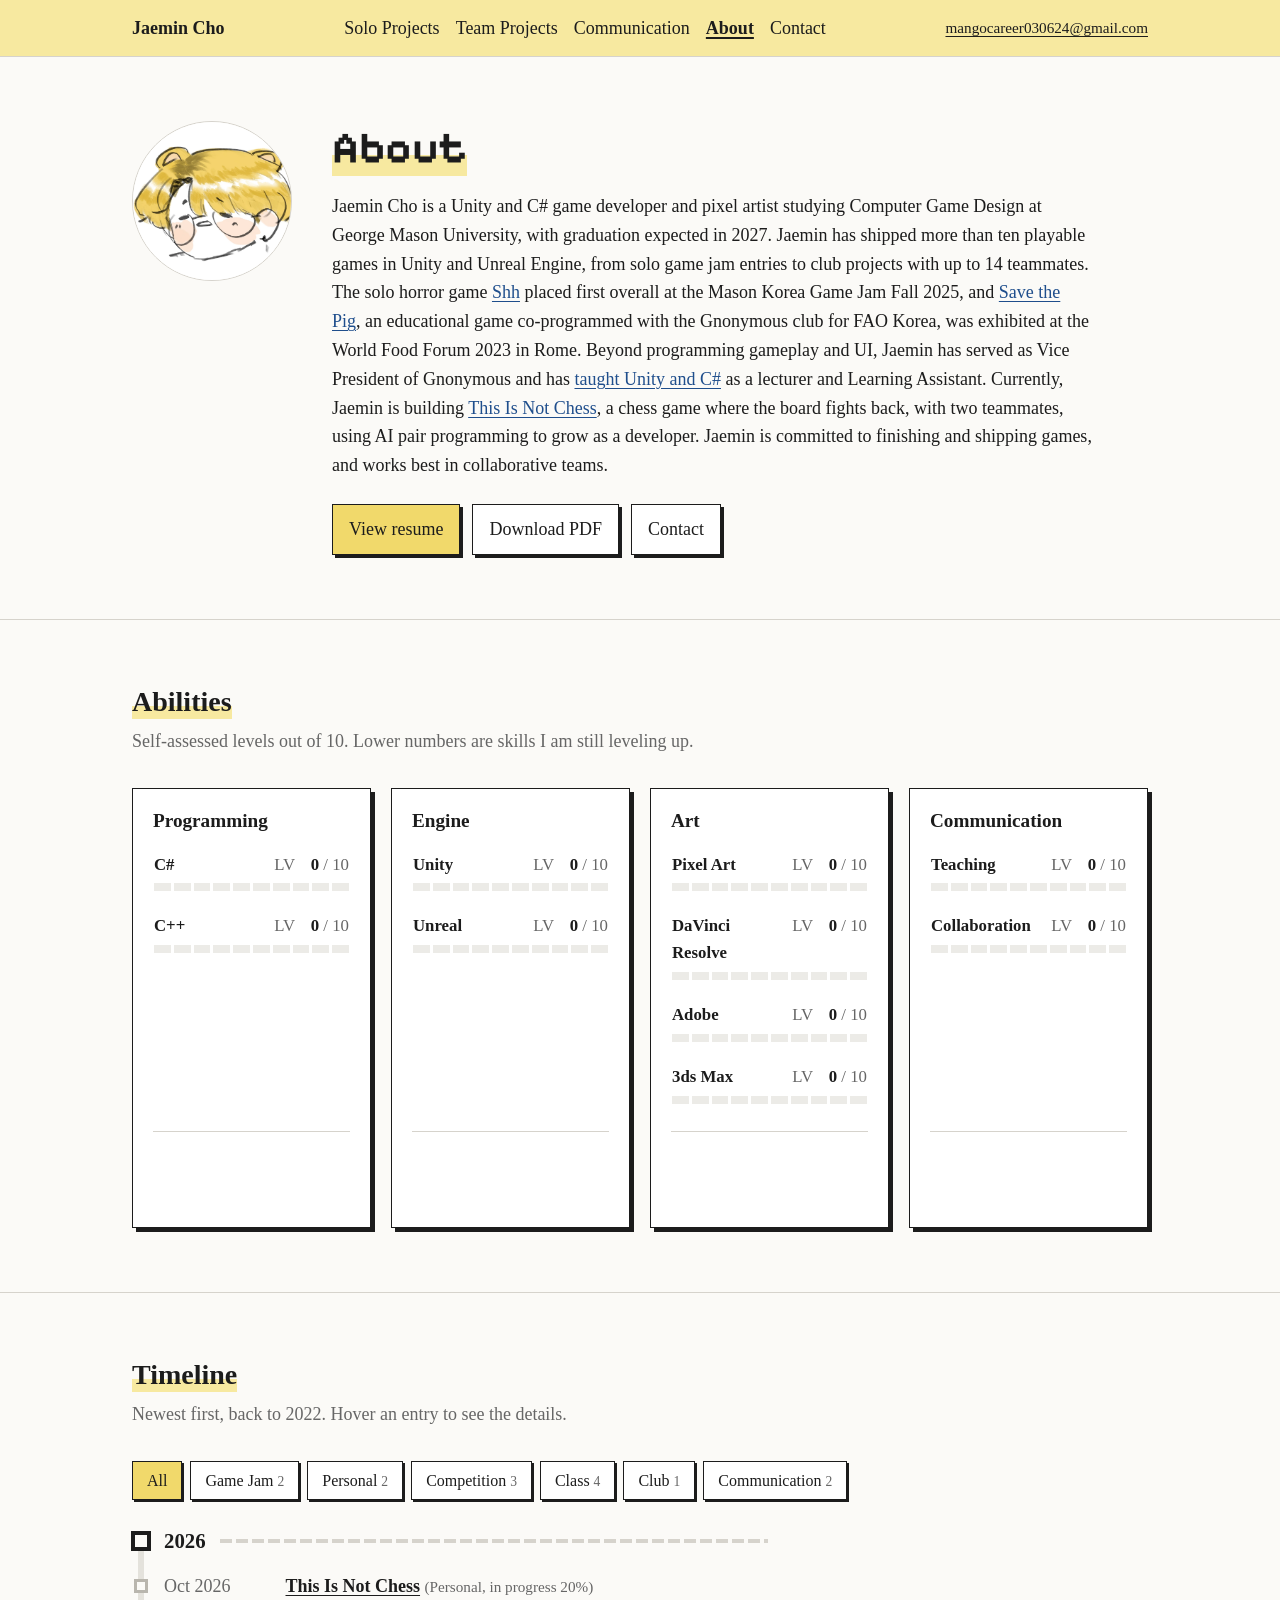
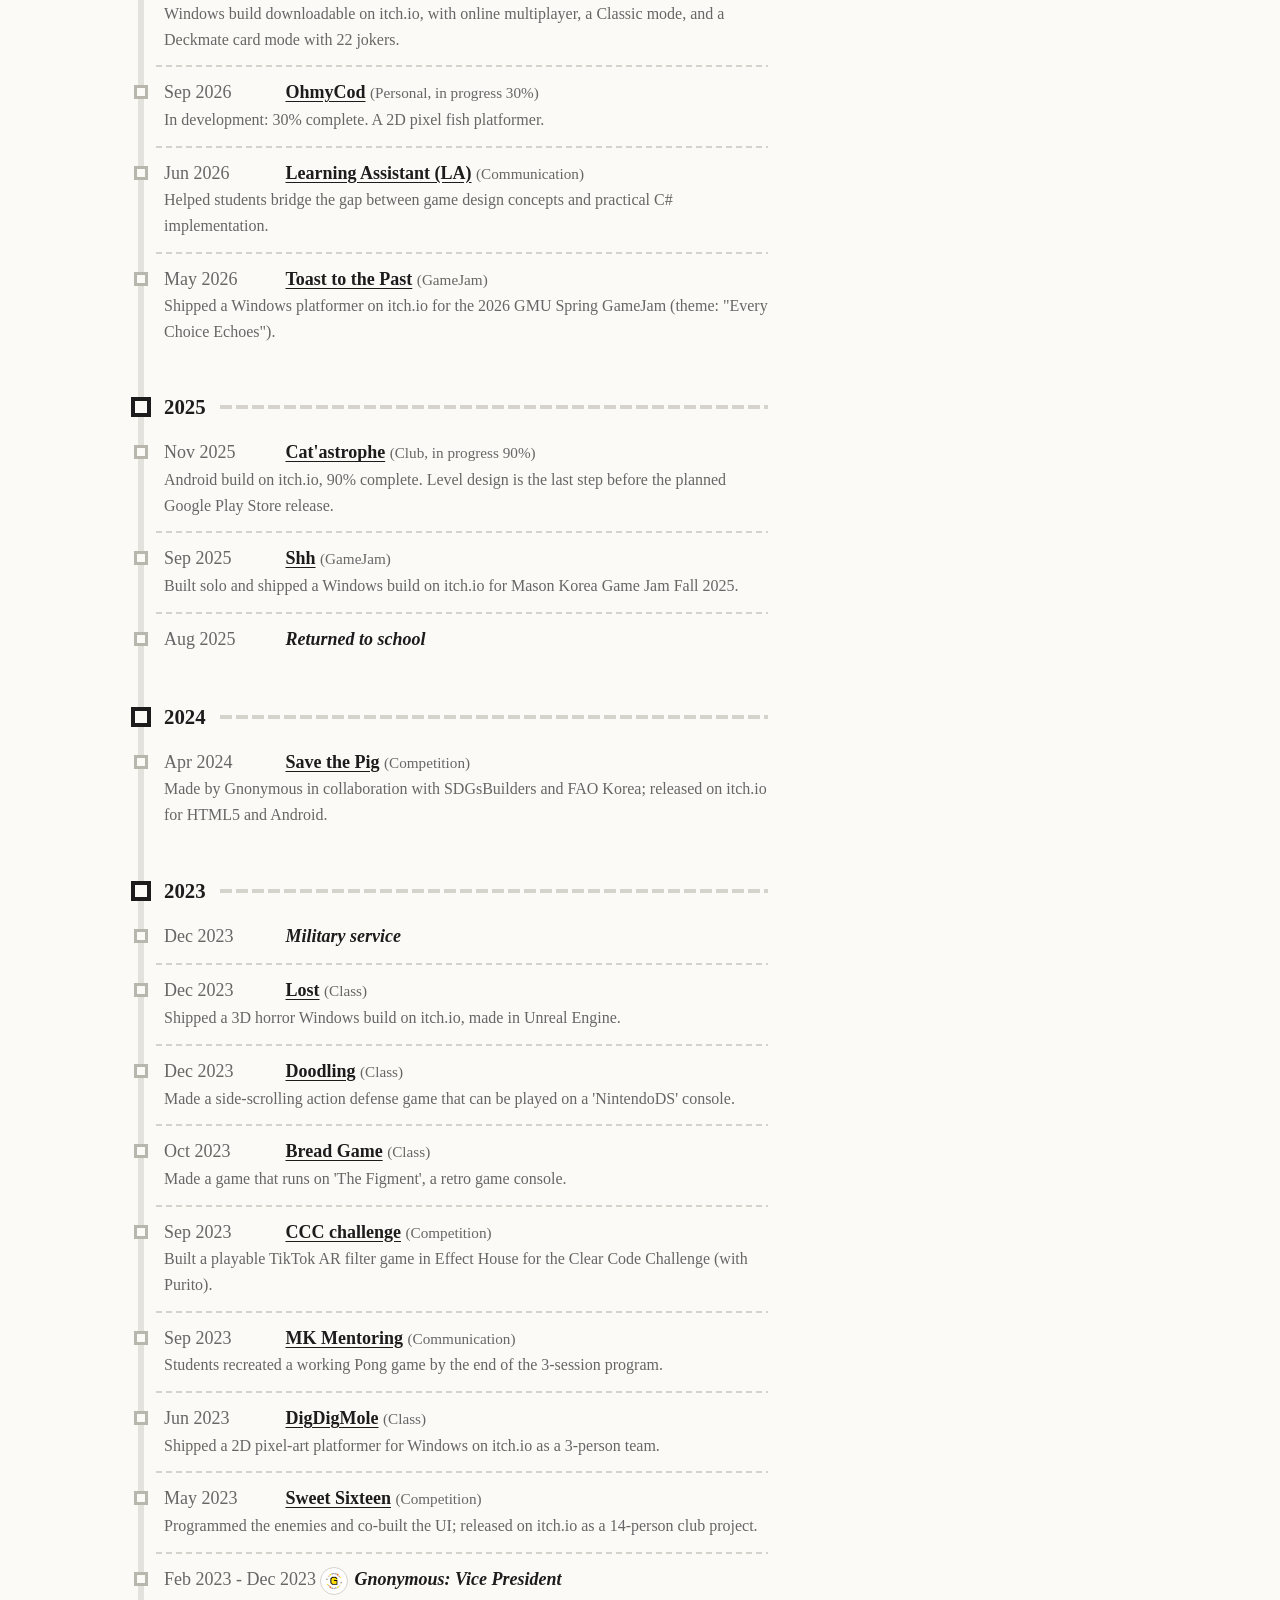
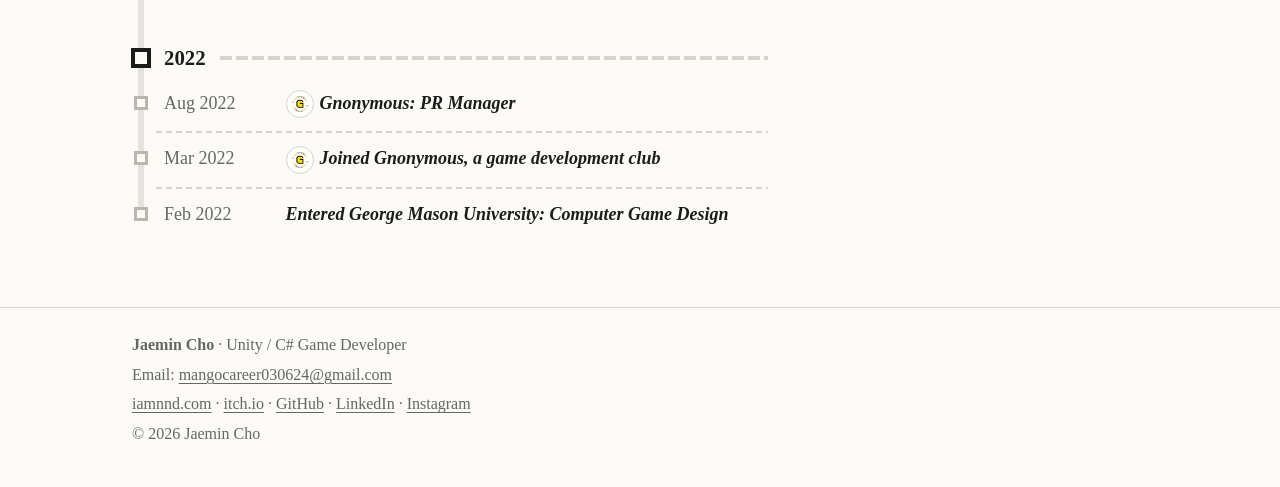
==== about.html @ 83fb626f "Rename Teaching to Communication, add level gauges and timeline tabs //#. Communication: Teaching pa" ====
<!doctype html>
<html lang="en">
<head>
  <meta charset="utf-8">
  <meta name="viewport" content="width=device-width, initial-scale=1">
  <title>About · Jaemin Cho</title>
  <meta name="description" content="About Jaemin Cho: bio, skills, resume and a timeline from 2022 to now.">
  <link rel="icon" href="data:,">
  <link rel="preconnect" href="https://fonts.googleapis.com">
  <link rel="preconnect" href="https://fonts.gstatic.com" crossorigin>
  <link rel="stylesheet" href="https://fonts.googleapis.com/css2?family=Pixelify+Sans:wght@500;700&display=swap">
  <link rel="stylesheet" href="css/style.css">
  <script src="js/data.js" defer></script>
  <script src="js/main.js" defer></script>
</head>
<body data-page="about">
  <a class="skip-link" href="#main">Skip to content</a>

  <header class="site-header">
    <div class="container header-inner">
      <a class="logo" href="index.html">Jaemin Cho</a>
      <nav aria-label="Main">
        <ul class="nav">
          <li><a href="solo.html">Solo Projects</a></li>
          <li><a href="team.html">Team Projects</a></li>
          <li><a href="teaching.html">Communication</a></li>
          <li><a href="about.html" aria-current="page">About</a></li>
          <li><a href="contact.html">Contact</a></li>
        </ul>
      </nav>
      <a class="header-email" href="mailto:mangocareer030624@gmail.com">mangocareer030624@gmail.com</a>
    </div>
  </header>

  <main id="main">
    <section class="section about" aria-labelledby="about-title">
      <div class="container about-grid">
        <img class="profile-photo" src="assets/img/profile.webp" alt="Drawing of Jaemin Cho" width="160" height="160">
        <div>
          <h1 class="page-title" id="about-title">About</h1>
          <p class="bio">Jaemin Cho is a Unity and C# game developer and pixel artist studying Computer Game Design at George Mason University, with graduation expected in 2027. Jaemin has shipped more than ten playable games in Unity and Unreal Engine, from solo game jam entries to club projects with up to 14 teammates. The solo horror game <a href="project.html?id=shh">Shh</a> placed first overall at the Mason Korea Game Jam Fall 2025, and <a href="project.html?id=save-the-pig">Save the Pig</a>, an educational game co-programmed with the Gnonymous club for FAO Korea, was exhibited at the World Food Forum 2023 in Rome. Beyond programming gameplay and UI, Jaemin has served as Vice President of Gnonymous and has <a href="teaching.html">taught Unity and C#</a> as a lecturer and Learning Assistant. Currently, Jaemin is building <a href="project.html?id=this-is-not-chess">This Is Not Chess</a>, a chess game where the board fights back, with two teammates, using AI pair programming to grow as a developer. Jaemin is committed to finishing and shipping games, and works best in collaborative teams.</p>
          <p class="actions">
            <a class="button button--primary" href="resume.html" target="_blank" rel="noopener">View resume</a>
            <a class="button" href="Jaemin_Cho_Resume.pdf" target="_blank" rel="noopener">Download PDF</a>
            <a class="button" href="contact.html">Contact</a>
          </p>
        </div>
      </div>
    </section>

    <section class="section" id="abilities" aria-labelledby="abilities-title">
      <div class="container">
        <h2 id="abilities-title">Abilities</h2>
        <p class="lead">Self-assessed levels out of 10. Lower numbers are skills I am still leveling up.</p>
        <div class="skills" id="skills"></div>
      </div>
    </section>

    <section class="section" id="timeline" aria-labelledby="timeline-title">
      <div class="container">
        <h2 id="timeline-title">Timeline</h2>
        <p class="lead">Newest first, back to 2022. Hover an entry to see the details.</p>
        <div class="tl-tabs" id="tl-tabs" role="group" aria-label="Filter timeline"></div>
        <div class="tl-layout">
          <div id="timeline-list"></div>
          <aside class="tl-preview" id="tl-preview" aria-live="polite" aria-label="Timeline entry details"></aside>
        </div>
      </div>
    </section>
  </main>

  <footer class="site-footer">
    <div class="container footer-inner">
      <p><b>Jaemin Cho</b> · Unity / C# Game Developer</p>
      <p>Email: <a href="mailto:mangocareer030624@gmail.com">mangocareer030624@gmail.com</a></p>
      <p><a href="https://iamnnd.com">iamnnd.com</a> · <a href="https://mangocareer.itch.io">itch.io</a> · <a href="https://github.com/shinmango99">GitHub</a> · <a href="https://www.linkedin.com/in/jaemin-cho-a26674267/">LinkedIn</a> · <a href="https://www.instagram.com/jammini_._/">Instagram</a></p>
      <p>&copy; <span class="year">2026</span> Jaemin Cho</p>
    </div>
  </footer>
</body>
</html>
---- css/style.css ----
/* Rough draft: plain layout, Times New Roman, no final visual style yet. */

:root {
  --bg: #fbfaf7;
  --surface: #ffffff;
  --text: #1c1c1c;
  --muted: #666666;
  --line: #d6d3cc;
  --accent: #1f4e8c;          /* blue text: links, hero phrase */
  --yellow: #f7e9a0;          /* pale yellow point colour */
  --yellow-strong: #f1d96b;   /* same hue, for fills that need contrast */
  --todo: #9a9a9a;

  --font: "Times New Roman", Times, serif;
  --ease-out: cubic-bezier(0.22, 1, 0.36, 1);
  --gutter: 16px;
}

*, *::before, *::after { box-sizing: border-box; }

html { scroll-padding-top: 72px; }
@media (prefers-reduced-motion: no-preference) {
  html { scroll-behavior: smooth; }
}
/* mouse wheel snaps to each section, just under the sticky header (not on touch screens) */
@media (hover: hover) and (pointer: fine) {
  html { scroll-snap-type: y mandatory; scroll-padding-top: 57px; }
  .section { scroll-snap-align: start; }
  .site-footer { scroll-snap-align: end; }
}

body {
  margin: 0;
  background: var(--bg);
  color: var(--text);
  font-family: var(--font);
  font-size: 1.125rem;
  line-height: 1.6;
}

img, iframe, video { display: block; max-width: 100%; }
a { color: var(--accent); text-underline-offset: 3px; }
h1, h2, h3 { font-weight: 700; line-height: 1.25; margin: 0; }
p { margin: 0; }
ul, ol { margin: 0; padding: 0; list-style: none; }
button { font: inherit; }

:focus-visible { outline: 2px solid var(--accent); outline-offset: 3px; }

.sr-only {
  position: absolute !important;
  width: 1px; height: 1px;
  overflow: hidden;
  clip: rect(0 0 0 0);
  white-space: nowrap;
}
.skip-link { position: absolute; left: 8px; top: -48px; padding: 8px 12px; background: var(--text); color: var(--bg); z-index: 10; }
.skip-link:focus { top: 8px; }

.container { width: 100%; max-width: 1080px; margin: 0 auto; padding: 0 var(--gutter); }
@media (min-width: 768px) { :root { --gutter: 32px; } }

/* header */
.site-header {
  position: sticky;
  top: 0;
  z-index: 5;
  background: var(--yellow);
  border-bottom: 1px solid var(--line);
}
.header-inner { display: flex; align-items: center; justify-content: space-between; gap: 16px; min-height: 56px; }
.logo { color: var(--text); font-weight: 700; text-decoration: none; white-space: nowrap; }
.site-header nav { min-width: 0; }
.nav { display: flex; gap: 16px; overflow-x: auto; scrollbar-width: none; }
.nav::-webkit-scrollbar { display: none; }
.nav a {display: block; padding: 8px 0; color: var(--text); text-decoration: none; white-space: nowrap; }
.nav a:hover, .nav a:focus-visible, .nav a[aria-current="page"] {text-decoration: underline; text-decoration-thickness: 2px;}
.nav a[aria-current="page"] { font-weight: 700; }
/* email always visible in the header on wide screens */
.header-email { display: none; color: var(--text); font-size: 0.95rem; white-space: nowrap; }
@media (min-width: 1000px) {
  .header-email { display: block; }
}
@media (max-width: 480px) {
  .nav { gap: 12px; font-size: 1rem; }
}
/* small phones: logo on its own line, menu scrolls below it */
@media (max-width: 420px) {
  .header-inner { flex-wrap: wrap; gap: 0 16px; padding-top: 6px; }
  .site-header nav { width: 100%; }
}

/* sections */
.section { padding: 64px 0; border-bottom: 1px solid var(--line); }
.section h2 { font-size: 1.75rem; margin-bottom: 8px; }
/* yellow highlighter under section titles */
.section h2 {
  display: table;
  background: linear-gradient(transparent 62%, var(--yellow) 62%);
}
.lead { color: var(--muted); max-width: none; margin-bottom: 32px; }
.eyebrow { color: var(--muted); font-size: 1rem; margin: 16px 0 4px; }
.about .bio { max-width: 760px; margin: 16px 0 24px; }
.todo { color: var(--todo); font-style: italic; }

.button {
  display: inline-block;
  padding: 10px 16px;
  border: 1px solid var(--text);
  color: var(--text);
  background: var(--surface);
  text-decoration: none;
  cursor: pointer;
  /* "sticker": hard offset shadow, lifts on hover, presses flat on click */
  box-shadow: 3px 3px 0 var(--text);
  transition: transform 0.12s var(--ease-out), box-shadow 0.12s var(--ease-out), background 0.12s;
}
.button:hover, .button:focus-visible { background: var(--yellow); transform: translate(-1px, -1px); box-shadow: 4px 4px 0 var(--text); }
.button:active { transform: translate(3px, 3px); box-shadow: 0 0 0 var(--text); transition-duration: 0.05s; }
.button[aria-disabled="true"] { box-shadow: none; transform: none; cursor: default; }
.button--primary { background: var(--yellow-strong); }
.button--primary:hover, .button--primary:focus-visible { background: var(--yellow); }
.button--sm { padding: 6px 10px; font-size: 0.95rem; }
.actions { display: flex; flex-wrap: wrap; gap: 12px; }

/* profile photo */
.profile-photo {
  width: 120px; height: 120px;
  object-fit: cover;
  border-radius: 50%;
  border: 1px solid var(--line);
  background: var(--surface);
}

/* hero */
/* the typed line's min-height is set by main.js to the tallest phrase, so typing never moves anything */
/* ligatures off: Pixelify's "fi" glyph reads as "A" */
.hero h1 { font-family: "Pixelify Sans", var(--font); font-weight: 700; font-variant-ligatures: none; font-feature-settings: "liga" 0, "clig" 0; font-size: clamp(1.9rem, 4.4vw, 2.75rem); line-height: 1.2; margin-bottom: 16px; }
/* lead / typed phrase / tail, each on its own line */
.hero h1 .hero-line { display: block; }
.hero h1 #hero-tail:empty { display: none; }
/* absolute with no offsets: sits right after the last letter but takes no width, so it never wraps to its own line */
.hero h1 .hero-line--typed { position: relative; }
.hero h1 .caret {
  position: absolute;
  width: 0.12em; height: 0.95em;
  margin: 0.14em 0 0 0.08em;
  background: var(--accent);
}
@media (prefers-reduced-motion: no-preference) {
  .hero h1 .caret { animation: caret-blink 1s steps(1) infinite; }
}
@keyframes caret-blink { 50% { opacity: 0; } }
.hero h1 em { font-style: normal; color: var(--accent); background: linear-gradient(transparent 62%, var(--yellow) 62%); }
.hero { padding: 40px 0 56px; }
.hero-grid { display: grid; gap: 32px; align-items: center; }
@media (min-width: 900px) { .hero-grid { grid-template-columns: 5fr 6fr; gap: 40px; } }
.hero-caption { margin-top: 10px; color: var(--muted); }
.media--reel { box-shadow: 4px 4px 0 var(--text); border-color: var(--text); }
/* featured games under the reel: click to load that trailer into the reel player */
.hero-thumbs { display: grid; grid-template-columns: repeat(4, 1fr); gap: 12px; margin-top: 16px; }
.hero-thumb {
  display: flex; flex-direction: column; width: 100%; height: 100%;
  padding: 0;
  background: var(--surface);
  border: 1px solid var(--text);
  box-shadow: 3px 3px 0 var(--text);
  color: var(--text);
  font: inherit;
  text-align: left;
  text-decoration: none;
  cursor: pointer;
  transition: transform 0.12s var(--ease-out), box-shadow 0.12s var(--ease-out), background 0.12s;
}
.hero-thumb img { display: block; width: 100%; aspect-ratio: 16 / 9; object-fit: cover; border-bottom: 1px solid var(--text); }
.hero-thumb span { padding: 4px 6px; font-size: 0.85rem; font-weight: 700; line-height: 1.25; }
.hero-thumb:hover, .hero-thumb:focus-visible { background: var(--yellow); transform: translate(-1px, -1px); box-shadow: 4px 4px 0 var(--text); }
.hero-thumb[aria-pressed="true"] { background: var(--yellow); outline: 2px solid var(--accent); outline-offset: 1px; }
@media (max-width: 480px) {
  .hero-thumbs { grid-template-columns: 1fr 1fr; }
}

/* claims with links to the proof: small sticker cards */
.proof { display: grid; grid-template-columns: 1fr 1fr; gap: 12px; margin: 0 0 24px; }
.proof-card {
  display: flex; flex-direction: column; gap: 2px; height: 100%;
  padding: 10px 12px;
  background: var(--surface);
  border: 1px solid var(--text);
  box-shadow: 3px 3px 0 var(--text);
  color: var(--text);
  text-decoration: none;
  transition: transform 0.12s var(--ease-out), box-shadow 0.12s var(--ease-out), background 0.12s;
}
.proof-card b { font-family: "Pixelify Sans", var(--font); font-variant-ligatures: none; font-size: 1.15rem; line-height: 1.2; }
.proof-card span { color: var(--muted); font-size: 0.95rem; line-height: 1.35; }
.proof-card:hover, .proof-card:focus-visible { background: var(--yellow); transform: translate(-1px, -1px); box-shadow: 4px 4px 0 var(--text); }
.hero-contact { margin-bottom: 20px; }
.hero-contact a { font-weight: 700; word-break: break-all; }

/* featured games as big clickable thumbnails (hero, until a reel exists) */
.mosaic { display: grid; grid-template-columns: 1fr 1fr; gap: 12px; }
.mosaic-item {
  display: flex; flex-direction: column; height: 100%;
  background: var(--surface);
  border: 1px solid var(--text);
  box-shadow: 4px 4px 0 var(--text);
}
.mosaic-item .media { border-width: 0 0 1px; border-color: var(--text); }
.mosaic-item .media-play span { padding: 4px 10px; font-size: 0.95rem; }
/* bottom bar opens the project page */
.mosaic-label {
  display: grid; grid-template-columns: 1fr auto; align-items: center; gap: 0 8px;
  flex: 1;
  padding: 8px 10px;
  color: var(--text);
  text-decoration: none;
  line-height: 1.25;
  transition: background 0.12s;
}
.mosaic-label b { font-family: "Pixelify Sans", var(--font); font-variant-ligatures: none; font-size: 1.1rem; }
.mosaic-label small { grid-column: 1; color: var(--muted); font-size: 0.85rem; }
.mosaic-go { grid-column: 2; grid-row: 1 / span 2; font-weight: 700; white-space: nowrap; }
.mosaic-label:hover, .mosaic-label:focus-visible { background: var(--yellow); }
@media (max-width: 480px) {
  .mosaic-label { padding: 6px 8px; }
  .mosaic-label b { font-size: 1rem; }
  .mosaic-label small, .mosaic-go { display: none; }
}

/* media box: thumbnail -> click -> video/iframe */
.media {
  position: relative;
  aspect-ratio: 16 / 9;
  background: #ecebe7;
  border: 1px solid var(--line);
  overflow: hidden;
}
.media img, .media iframe, .media video { position: absolute; inset: 0; width: 100%; height: 100%; object-fit: cover; border: 0; }
.media-play {
  position: absolute;
  inset: 0;
  width: 100%;
  padding: 0;
  border: 0;
  background: none;
  cursor: pointer;
}
.media-play span {
  position: absolute;
  left: 50%; top: 50%;
  transform: translate(-50%, -50%);
  padding: 8px 14px;
  background: rgba(0, 0, 0, 0.75);
  color: #fff;
}
.media-play:hover span, .media-play:focus-visible span { background: var(--yellow); color: var(--text); }
.media-empty {
  position: absolute;
  inset: 0;
  display: grid;
  place-items: center;
  color: var(--todo);
  font-style: italic;
  border: 1px dashed var(--todo);
}

/* abilities */
.skills { display: grid; gap: 20px; grid-template-columns: repeat(auto-fit, minmax(230px, 1fr)); }
/* cards in a row share one height; the description box sits at the bottom of each */
.skill-group { display: flex; flex-direction: column; padding: 20px; background: var(--surface); border: 1px solid var(--text); box-shadow: 4px 4px 0 var(--text); }
.skill-group header { margin-bottom: 12px; }
.skill-group h3 { font-size: 1.2rem; }
.skill-list { display: flex; flex-direction: column; gap: 4px; flex: 1; margin-bottom: 16px; }
/* negative side margin keeps the text aligned with the card heading while the highlight bleeds out */
.skill { display: block; width: calc(100% + 16px); margin: 0 -8px; padding: 6px 8px; border: 1px solid transparent; background: none; color: inherit; font-size: 1.05rem; text-align: left; cursor: pointer; }
.skill { transition: background 0.12s, transform 0.12s var(--ease-out), box-shadow 0.12s var(--ease-out); }
.skill:hover, .skill:focus-visible { background: var(--yellow); border-color: var(--line); }
.skill[aria-pressed="true"] { background: var(--yellow-strong); border-color: var(--text); box-shadow: 2px 2px 0 var(--text); }
.skill:active { transform: translate(2px, 2px); box-shadow: none; transition-duration: 0.05s; }
.skill-info { padding-top: 12px; border-top: 1px solid var(--line); min-height: calc(4.2em + 12px); font-size: 0.95rem; line-height: 1.4; }
.skill-top { display: flex; justify-content: space-between; gap: 8px; }
.skill-top b { font-weight: 700; }
.skill-top span { color: var(--muted); }
.skill-top .lv { font-variant-numeric: tabular-nums; white-space: nowrap; }
.skill-top .lv b { display: inline-block; min-width: 1.2em; text-align: right; color: var(--text); }
/* 10-block gauge, like a level meter */
.bar { display: grid; grid-template-columns: repeat(10, 1fr); gap: 3px; margin: 5px 0 4px; }
.bar i { height: 8px; background: #ecebe7; }
.bar i.on { background: var(--yellow-strong); box-shadow: 0 0 0 1px var(--text); }
/* blocks light up one at a time once the card scrolls into view (main.js adds .in-view and ticks the LV number) */
.js-anim .skill-group:not(.in-view) .bar i.on { background: #ecebe7; box-shadow: none; }
.js-anim .skill-group.in-view .bar i.on { animation: seg-on 0.2s steps(2) backwards; animation-delay: calc(var(--base, 0ms) + (var(--k) + 1) * 90ms); }
.lv.lvup b { animation: lv-pop 0.45s steps(3); }
@keyframes seg-on { 0% { background: #ecebe7; box-shadow: none; } 50% { background: #fffbe0; box-shadow: 0 0 0 1px var(--text); transform: scaleY(1.6); } }
@keyframes lv-pop { 40% { transform: scale(1.5); color: #a37a00; } }
.skill p { color: var(--muted); font-size: 0.95rem; line-height: 1.4; }

/* timeline */
.tl-year { font-size: 1.3rem; margin: 32px 0 12px; }
.tl-year:first-child { margin-top: 0; }
.tl-list { border-left: 2px solid var(--line); margin-left: 6px; }
/* ---- timeline gauge (main.js fills the spine and marks .reached) ----
   geometry: spine centre sits 9px from the left of #timeline-list; squares are centred on it */
#timeline-list { position: relative; --spine-x: 9px; }
#timeline-list .tl-list { border-left-color: transparent; }
#timeline-list .tl-spine { position: absolute; left: calc(var(--spine-x) - 3px); width: 6px; background: #e4e2dc; z-index: 2; pointer-events: none; }
#timeline-list .tl-spine-fill { position: absolute; inset: 0; background: var(--yellow-strong); box-shadow: 1px 0 0 var(--text), -1px 0 0 var(--text); transform-origin: top; transform: scaleY(0); }

/* entries: square checkpoint on the spine */
.tl-item { position: relative; padding: 12px 0 14px 24px; }
.tl-item::before {
  content: "";
  position: absolute;
  z-index: 3;
  left: calc(var(--spine-x) - 8px - 7px); /* item starts 8px in (6px margin + 2px border) */
  top: 19px; /* 12px padding + 7px */
  width: 14px; height: 14px;
  background: var(--bg);
  border: 3px solid var(--text);
}
.tl-item--milestone::before, .tl-item--now::before { background: var(--yellow-strong); }
.tl-gauge .tl-item::before { background: var(--bg); border-color: #b9b6ae; }
.tl-gauge .tl-item.reached::before { background: var(--yellow-strong); border-color: var(--text); box-shadow: 0 0 0 3px var(--bg), 0 0 0 5px var(--text); animation: checkpoint 0.4s steps(4); }
@keyframes checkpoint {
  0% { transform: scale(0.6); background: #fff; box-shadow: 0 0 0 0 var(--yellow-strong); }
  50% { transform: scale(1.5); background: #fff; box-shadow: 0 0 0 3px var(--bg), 0 0 0 9px var(--yellow-strong); }
}
/* in-progress work keeps pulsing once reached */
@media (prefers-reduced-motion: no-preference) {
  .tl-gauge .tl-item--now.reached::before { animation: checkpoint 0.4s steps(4), now-pulse 1.4s 0.4s steps(2) infinite; }
}
@keyframes now-pulse { 50% { box-shadow: 0 0 0 3px var(--bg), 0 0 0 5px var(--text), 0 0 0 10px var(--yellow); } }

/* dashed divider between entries; it sweeps in yellow when the entry is reached */
.tl-item::after {
  content: "";
  position: absolute;
  z-index: 1;
  left: 16px; right: 0; bottom: -1px; /* sits exactly on the edge shared by two entries */
  height: 2px;
  background: repeating-linear-gradient(90deg, var(--line) 0 6px, transparent 6px 10px);
}
.tl-item:last-child::after { display: none; }
.tl-gauge .tl-item.reached::after { background: repeating-linear-gradient(90deg, var(--yellow-strong) 0 6px, transparent 6px 10px); animation: sweep 0.5s steps(8) backwards 0.1s; }
@keyframes sweep { from { clip-path: inset(0 100% 0 0); } to { clip-path: inset(0 0 0 0); } }

/* year headers: big square on the spine and a solid rule to the right */
#timeline-list .tl-year { position: relative; display: flex; align-items: center; gap: 14px; padding-left: 32px; margin: 36px 0 6px; }
#timeline-list .tl-year:first-of-type { margin-top: 0; }
#timeline-list .tl-year::before { content: ""; position: absolute; z-index: 3; left: calc(var(--spine-x) - 10px); top: 50%; width: 20px; height: 20px; margin-top: -10px; background: var(--text); border: 4px solid var(--text); }
#timeline-list .tl-year::after { content: ""; flex: 1; height: 4px; background: repeating-linear-gradient(90deg, var(--yellow-strong) 0 12px, var(--yellow) 12px 16px); }
#timeline-list.tl-gauge .tl-year::before { background: var(--bg); }
#timeline-list.tl-gauge .tl-year.reached::before { background: var(--yellow-strong); animation: checkpoint 0.4s steps(4); }
/* rule = grey blocks; once reached, black blocks fill over them one at a time (main.js sets --blocks) */
#timeline-list.tl-gauge .tl-year::after {
  background:
    repeating-linear-gradient(90deg, var(--text) 0 12px, transparent 12px 16px) 0 0 / 0 100% no-repeat,
    repeating-linear-gradient(90deg, var(--line) 0 12px, transparent 12px 16px);
}
#timeline-list.tl-gauge .tl-year.reached::after {
  background-size: 100% 100%, auto;
  animation: rule-fill calc(var(--blocks, 30) * 28ms) steps(var(--blocks, 30), end) backwards 0.15s;
}
@keyframes rule-fill { from { background-size: 0 100%, auto; } to { background-size: calc(var(--blocks, 30) * 16px) 100%, auto; } }
@media (prefers-reduced-motion: reduce) {
  .tl-gauge .tl-item.reached::before, .tl-gauge .tl-item.reached::after, .tl-gauge .tl-year.reached::before, .tl-gauge .tl-year.reached::after { animation: none; }
}
.tl-date { display: inline-block; min-width: 6.5em; color: var(--muted); }
.tl-title { font-weight: 700; }
.tl-title a { color: var(--text); }
.tl-kind { color: var(--muted); font-size: 0.95rem; }
.tl-note { color: var(--muted); font-size: 1rem; }
.tl-item--milestone .tl-title { font-style: italic; }
.tl-logo {
  display: inline-block;
  width: 28px; height: 28px;
  margin-right: 6px;
  vertical-align: middle;
  object-fit: contain;
  background: var(--surface);
  border: 1px solid var(--line);
  border-radius: 50%;
}

/* timeline tabs: All / Game Jam / Personal (main.js) */
.tl-tabs { display: flex; flex-wrap: wrap; gap: 8px; margin: 0 0 28px; }
.tl-tab { padding: 6px 14px; border: 1px solid var(--text); background: var(--surface); color: inherit; font: inherit; font-size: 1rem; cursor: pointer; box-shadow: 2px 2px 0 var(--text); transition: background 0.12s, transform 0.12s var(--ease-out), box-shadow 0.12s var(--ease-out); }
.tl-tab span { color: var(--muted); font-size: 0.85rem; }
.tl-tab:hover, .tl-tab:focus-visible { background: var(--yellow); }
.tl-tab[aria-pressed="true"] { background: var(--yellow-strong); }
.tl-tab:active { transform: translate(2px, 2px); box-shadow: none; transition-duration: 0.05s; }

/* timeline preview panel: right column on wide screens, hidden on small ones */
.tl-layout { display: block; }
.tl-preview { display: none; }
@media (min-width: 900px) {
  .tl-layout { display: grid; grid-template-columns: minmax(0, 1fr) 340px; gap: 40px; align-items: start; }
  .tl-preview {
    display: block;
    position: sticky; top: 80px;
    padding: 16px;
    overflow: hidden;
    background: var(--surface);
    border: 1px solid var(--text);
    box-shadow: 4px 4px 0 var(--text);
    visibility: hidden;
    opacity: 0;
    transform: translateX(12px);
    /* hide: fade first, then drop visibility */
    transition: opacity 0.18s, transform 0.18s var(--ease-out), visibility 0s linear 0.18s;
  }
  .tl-preview.is-open { visibility: visible; opacity: 1; transform: none; transition-delay: 0s; }
}
.tl-preview-inner { display: flex; flex-direction: column; gap: 10px; }
@media (prefers-reduced-motion: no-preference) {
  .tl-preview-inner { animation: tl-swap 0.22s var(--ease-out); }
  .tl-preview-inner .media img { animation: tl-zoom 0.5s var(--ease-out); }
}
@media (prefers-reduced-motion: reduce) {
  .tl-preview { transform: none; }
}
@keyframes tl-swap { from { opacity: 0; transform: translateY(6px); } }
@keyframes tl-zoom { from { transform: scale(1.08); } }
.tl-item { transition: background 0.15s; }
.tl-item.is-active { background: linear-gradient(90deg, var(--yellow), transparent 70%) 16px 0 / calc(100% - 16px) 100% no-repeat; }
.tl-item:focus-visible { outline-offset: -2px; }
.tl-preview .media { border-width: 0 0 1px; margin: -16px -16px 4px; border-bottom: 1px solid var(--line); border-top: 0; }
.tl-preview-title { font-size: 1.25rem; }
.tl-preview-logo { width: 56px; height: 56px; object-fit: contain; border: 1px solid var(--line); border-radius: 50%; background: var(--surface); }
.tl-preview-hint { color: var(--muted); font-style: italic; }
.tl-preview dl { display: grid; grid-template-columns: auto 1fr; gap: 4px 12px; margin: 0; font-size: 1rem; }
.tl-preview dt { color: var(--muted); }
.tl-preview dd { margin: 0; }

/* page titles on sub-pages */
.page-title {
  display: table;
  font-family: "Pixelify Sans", var(--font);
  font-variant-ligatures: none;
  font-size: clamp(2rem, 5vw, 2.75rem);
  margin-bottom: 12px;
  background: linear-gradient(transparent 62%, var(--yellow) 62%);
}
.card-meta { color: var(--muted); font-size: 0.95rem; }
.badge { display: inline-block; align-self: flex-start; padding: 0 6px; border: 1px solid var(--text); background: var(--yellow-strong); color: var(--text); font-size: 0.85rem; line-height: 1.5; }
.badge--lg { font-size: 1rem; padding: 2px 10px; }

/* Home portal: one big thumbnail per sub-page */
.portal { display: grid; gap: 32px; grid-template-columns: repeat(auto-fit, minmax(min(100%, 340px), 1fr)); }
.portal-item, .tile {
  display: flex; flex-direction: column; height: 100%;
  background: var(--surface);
  border: 1px solid var(--text);
  box-shadow: 4px 4px 0 var(--text);
  color: var(--text);
  text-decoration: none;
  transition: transform 0.2s var(--ease-out), box-shadow 0.2s var(--ease-out);
}
.portal-item:hover, .portal-item:focus-visible { transform: translate(-2px, -2px); box-shadow: 6px 6px 0 var(--text); }
.portal-media {
  position: relative;
  display: block;
  aspect-ratio: 16 / 10;
  overflow: hidden;
  background: #ecebe7;
  border-bottom: 1px solid var(--text);
}
.portal-media img { position: absolute; inset: 0; width: 100%; height: 100%; object-fit: cover; transition: transform 0.4s var(--ease-out); }
.portal-item:hover img, .portal-item:focus-visible img { transform: scale(1.05); }
/* picture that links to the project page (no trailer to play) */
.media-link { position: absolute; inset: 0; display: block; }
.tile-placeholder {
  position: absolute; inset: 0;
  display: grid; place-items: center;
  padding: 16px;
  text-align: center;
  background: var(--yellow);
  font-family: "Pixelify Sans", var(--font);
  font-size: 1.3rem;
  line-height: 1.25;
}
.portal-body, .tile-body { display: flex; flex-direction: column; gap: 8px; padding: 16px; flex: 1; }
.portal-title { font-family: "Pixelify Sans", var(--font); font-size: 1.4rem; font-weight: 700; line-height: 1.2; }
.portal-count { display: inline-block; padding: 0 8px; margin-left: 6px; border: 1px solid var(--text); background: var(--yellow-strong); font-family: var(--font); font-size: 0.9rem; font-weight: 400; white-space: nowrap; vertical-align: middle; }
.portal-text { color: var(--muted); font-size: 1rem; }
.portal-go { margin-top: auto; font-weight: 700; }

/* project thumbnails on category pages */
.tiles { display: grid; gap: 24px; grid-template-columns: repeat(auto-fill, minmax(min(100%, 280px), 1fr)); }
.tiles--lg { grid-template-columns: repeat(auto-fill, minmax(min(100%, 420px), 1fr)); gap: 32px; }
.tile .tile-media { border-width: 0 0 1px; border-color: var(--text); aspect-ratio: 16 / 9; }
/* text half of the tile is the link to the project page */
.tile-body { color: var(--text); text-decoration: none; transition: background 0.12s; }
.tile-body:hover, .tile-body:focus-visible { background: #fffbe6; }
.tile-title { font-size: 1.3rem; font-weight: 700; line-height: 1.25; }
.tile-meta { color: var(--muted); font-size: 0.95rem; }
.tile-text { font-size: 1.05rem; }
.tile-role { margin-top: auto; font-size: 1rem; color: var(--muted); }
.tile-role b { color: var(--text); }
.tile-go {
  align-self: flex-start;
  margin-top: 6px;
  padding: 6px 12px;
  border: 1px solid var(--text);
  background: var(--yellow-strong);
  box-shadow: 3px 3px 0 var(--text);
  font-weight: 700;
  transition: transform 0.12s var(--ease-out), box-shadow 0.12s var(--ease-out);
}
.tile-body:hover .tile-go, .tile-body:focus-visible .tile-go { transform: translate(-1px, -1px); box-shadow: 4px 4px 0 var(--text); }

/* category pages: mouse wheel snaps to each row of project tiles */
@media (hover: hover) and (pointer: fine) {
  body[data-page="category"] .tile,
  body[data-page="category"] .more-link { scroll-snap-align: start; scroll-margin-top: 16px; }
  /* the tall project section must not be a snap target itself, or the browser may stop anywhere inside it */
  body[data-page="category"] main > .section:first-child { scroll-snap-align: none; }
  body[data-page="category"] .page-title { scroll-snap-align: start; scroll-margin-top: 200px; }
}
/* desktop: 2 tiles per row, one row per screen (main.js pageTiles sets each row's bottom margin) */
@media (min-width: 900px) { .tiles--lg { grid-template-columns: repeat(2, minmax(0, 1fr)); } }
.tiles-paged .tile { height: auto; } /* auto height so the tile stretches to its row minus the margin */
/* juice: tiles pop in once, hover lifts the card (main.js adds the classes) */
@media (prefers-reduced-motion: no-preference) {
  .tiles-juicy .tile { opacity: 0; }
  .tiles-juicy .tile.tile-in { opacity: 1; animation: tile-pop 0.6s var(--ease-out) backwards; animation-delay: calc(var(--col, 0) * 110ms); }
  .tiles-juicy .tile:hover { transform: translate(-3px, -3px); box-shadow: 7px 7px 0 var(--text); }
  .tiles-juicy .tile .tile-media img { transition: transform 0.4s var(--ease-out); }
  .tiles-juicy .tile:hover .tile-media img { transform: scale(1.05); }
  .tiles-juicy .tile:hover .tile-go { animation: go-nudge 0.6s steps(3) infinite alternate; }
}
@keyframes tile-pop {
  0% { opacity: 0; transform: translateY(48px) scale(0.92) rotate(-1deg); box-shadow: 0 0 0 var(--text); }
  60% { opacity: 1; transform: translateY(-8px) scale(1.02) rotate(0.4deg); box-shadow: 8px 8px 0 var(--text); }
  80% { transform: translateY(2px) scale(0.995); }
}
@keyframes go-nudge { to { transform: translate(3px, -1px); box-shadow: 4px 4px 0 var(--text); } }

/* "More projects" banner at the bottom of Solo / Team pages */
.more-link {
  display: grid;
  margin-top: 48px;
  background: var(--yellow);
  border: 1px solid var(--text);
  box-shadow: 4px 4px 0 var(--text);
  color: var(--text);
  text-decoration: none;
  transition: transform 0.2s var(--ease-out), box-shadow 0.2s var(--ease-out);
}
@media (min-width: 700px) { .more-link { grid-template-columns: minmax(0, 2fr) minmax(0, 3fr); } }
.more-link:hover, .more-link:focus-visible { transform: translate(-2px, -2px); box-shadow: 6px 6px 0 var(--text); }
.more-media { position: relative; display: block; aspect-ratio: 16 / 9; overflow: hidden; border-bottom: 1px solid var(--text); }
@media (min-width: 700px) { .more-media { border-bottom: 0; border-right: 1px solid var(--text); } }
.more-media img { position: absolute; inset: 0; width: 100%; height: 100%; object-fit: cover; }
.more-body { display: flex; flex-direction: column; justify-content: center; gap: 8px; padding: 20px; }
.more-eyebrow { color: var(--muted); font-size: 0.95rem; text-transform: uppercase; letter-spacing: 0.08em; }
.more-title { font-family: "Pixelify Sans", var(--font); font-variant-ligatures: none; font-size: 1.6rem; font-weight: 700; line-height: 1.2; }
.more-link .portal-text { color: var(--text); }
.more-link:hover .tile-go, .more-link:focus-visible .tile-go { transform: translate(-1px, -1px); box-shadow: 4px 4px 0 var(--text); }

/* extra photos on a project page */
.gallery { display: grid; gap: 16px; grid-template-columns: repeat(auto-fill, minmax(min(100%, 320px), 1fr)); margin-top: 32px; }
.gallery img { width: 100%; aspect-ratio: 16 / 9; object-fit: cover; border: 1px solid var(--text); box-shadow: 4px 4px 0 var(--text); }
@media (prefers-reduced-motion: reduce) {
  .button, .skill, .tile-body, .tile-go, .proof-card, .portal-item, .mosaic-label, .portal-item img { transition: none; }
}

/* project page */
.crumbs { margin-bottom: 16px; color: var(--muted); font-size: 1rem; }
.project-head { display: flex; flex-direction: column; gap: 8px; margin-bottom: 24px; }
.project-head .page-title { margin-bottom: 0; align-self: flex-start; }
.project-grid { display: grid; gap: 24px; align-items: start; }
@media (min-width: 900px) { .project-grid { grid-template-columns: minmax(0, 2fr) minmax(260px, 1fr); } }
.project-grid--text { grid-template-columns: 1fr; max-width: 640px; }
.media--lg { border-color: var(--text); box-shadow: 4px 4px 0 var(--text); }
.facts { display: flex; flex-direction: column; gap: 16px; padding: 16px; background: var(--surface); border: 1px solid var(--text); box-shadow: 4px 4px 0 var(--text); }
.facts dl { display: grid; grid-template-columns: auto 1fr; gap: 6px 12px; margin: 0; font-size: 1rem; }
.facts dt { color: var(--muted); }
.facts dd { margin: 0; }
.project-text { display: flex; flex-direction: column; gap: 12px; max-width: 760px; margin-top: 32px; font-size: 1.2rem; }
.pager { display: flex; flex-wrap: wrap; justify-content: space-between; gap: 12px; margin-top: 40px; }

/* about page */
.about-grid { display: grid; gap: 24px; align-items: start; }
@media (min-width: 768px) { .about-grid { grid-template-columns: 160px 1fr; gap: 40px; } }
.about-grid .profile-photo { width: 160px; height: 160px; }

/* contact block (every page) + footer */
.section--contact { background: var(--yellow); }
.section--contact h2 { background: linear-gradient(transparent 62%, var(--yellow-strong) 62%); }
.section--contact .lead { color: var(--text); }
/* contact block is centred on the page */
.section--contact .container { text-align: center; }
.section--contact h2, .section--contact .page-title { margin-left: auto; margin-right: auto; }
.section--contact .actions { justify-content: center; }
.contact-email { display: flex; flex-wrap: wrap; justify-content: center; align-items: center; gap: 12px; margin: 8px 0 20px; font-size: clamp(1.2rem, 3.4vw, 1.6rem); font-weight: 700; }
.contact-email a { color: var(--text); word-break: break-all; }
.contact-email .button { font-weight: 400; }
/* 2 x 2 on wide screens, one column on phones; the block is centred, each line starts flush left */
.contact-list { display: grid; grid-template-columns: auto; justify-content: center; gap: 8px 40px; text-align: left; }
@media (min-width: 768px) { .contact-list { grid-template-columns: auto auto; } }
.contact-list li { min-width: 0; }
.contact-list li .contact-icon { display: inline-block; margin-right: 8px; vertical-align: -3px; }
.contact-list a { color: var(--text); overflow-wrap: anywhere; }
.contact-icon { width: 20px; height: 20px; flex-shrink: 0; }
.contact-email .contact-icon { width: 24px; height: 24px; }
.contact-resume { margin-top: 24px; }
.site-footer { padding: 24px 0 40px; color: var(--muted); font-size: 1rem; }
.footer-inner { display: flex; flex-direction: column; gap: 4px; }
.site-footer a { color: var(--muted); }

/* Home: big banner for my studio site, iamnnd.com (studio navy + gold) */
.studio { --navy: #1e2840; --navy-2: #2b3758; --gold: #f3c33b; --on-navy: #f5f5f3; --on-navy-muted: #b8bfd2; }
.studio-card {
  display: grid;
  background: var(--navy);
  color: var(--on-navy);
  border: 1px solid var(--text);
  box-shadow: 6px 6px 0 var(--gold);
  text-decoration: none;
  overflow: hidden;
  transition: transform 0.2s var(--ease-out), box-shadow 0.2s var(--ease-out);
}
@media (min-width: 900px) { .studio-card { grid-template-columns: minmax(0, 5fr) minmax(0, 6fr); } }
.studio-card:hover, .studio-card:focus-visible { transform: translate(-3px, -3px); box-shadow: 9px 9px 0 var(--gold); }
.studio-body { display: flex; flex-direction: column; gap: 14px; padding: 32px 24px; }
@media (min-width: 768px) { .studio-body { padding: 48px 40px; } }
.studio-eyebrow { color: var(--gold); font-size: 0.95rem; text-transform: uppercase; letter-spacing: 0.1em; }
.studio-brand { display: flex; align-items: center; gap: 16px; }
.studio-mark { width: clamp(56px, 9vw, 84px); height: auto; image-rendering: pixelated; }
.studio-name { font-family: "Pixelify Sans", var(--font); font-variant-ligatures: none; font-size: clamp(3rem, 2rem + 4vw, 5rem); font-weight: 700; line-height: 1; }
.studio-tagline { font-size: clamp(1.3rem, 1.1rem + 0.8vw, 1.7rem); font-style: italic; }
.studio-text { color: var(--on-navy-muted); max-width: 46ch; }
.studio-go {
  align-self: flex-start;
  margin-top: 12px;
  padding: 10px 18px;
  border: 1px solid var(--text);
  background: var(--gold);
  color: var(--text);
  box-shadow: 4px 4px 0 var(--on-navy);
  font-size: 1.2rem;
  font-weight: 700;
  transition: transform 0.12s var(--ease-out), box-shadow 0.12s var(--ease-out);
}
.studio-card:hover .studio-go, .studio-card:focus-visible .studio-go { transform: translate(-1px, -1px); box-shadow: 5px 5px 0 var(--on-navy); }
.studio-games { display: grid; gap: 1px; background: var(--text); border-top: 1px solid var(--text); }
@media (min-width: 900px) { .studio-games { border-top: 0; border-left: 1px solid var(--text); } }
.studio-game { position: relative; display: block; min-height: 200px; overflow: hidden; background: var(--navy-2); }
.studio-game img { position: absolute; inset: 0; width: 100%; height: 100%; object-fit: cover; object-position: center top; transition: transform 0.4s var(--ease-out); }
.studio-card:hover .studio-game img, .studio-card:focus-visible .studio-game img { transform: scale(1.04); }
.studio-game-label {
  position: absolute; left: 12px; bottom: 12px;
  padding: 4px 10px;
  border: 1px solid var(--text);
  background: var(--on-navy);
  color: var(--text);
  font-size: 0.95rem;
}
.studio-game-label b { font-family: "Pixelify Sans", var(--font); font-variant-ligatures: none; margin-right: 6px; }
@media (prefers-reduced-motion: reduce) {
  .studio-card, .studio-go, .studio-game img { transition: none; }
}
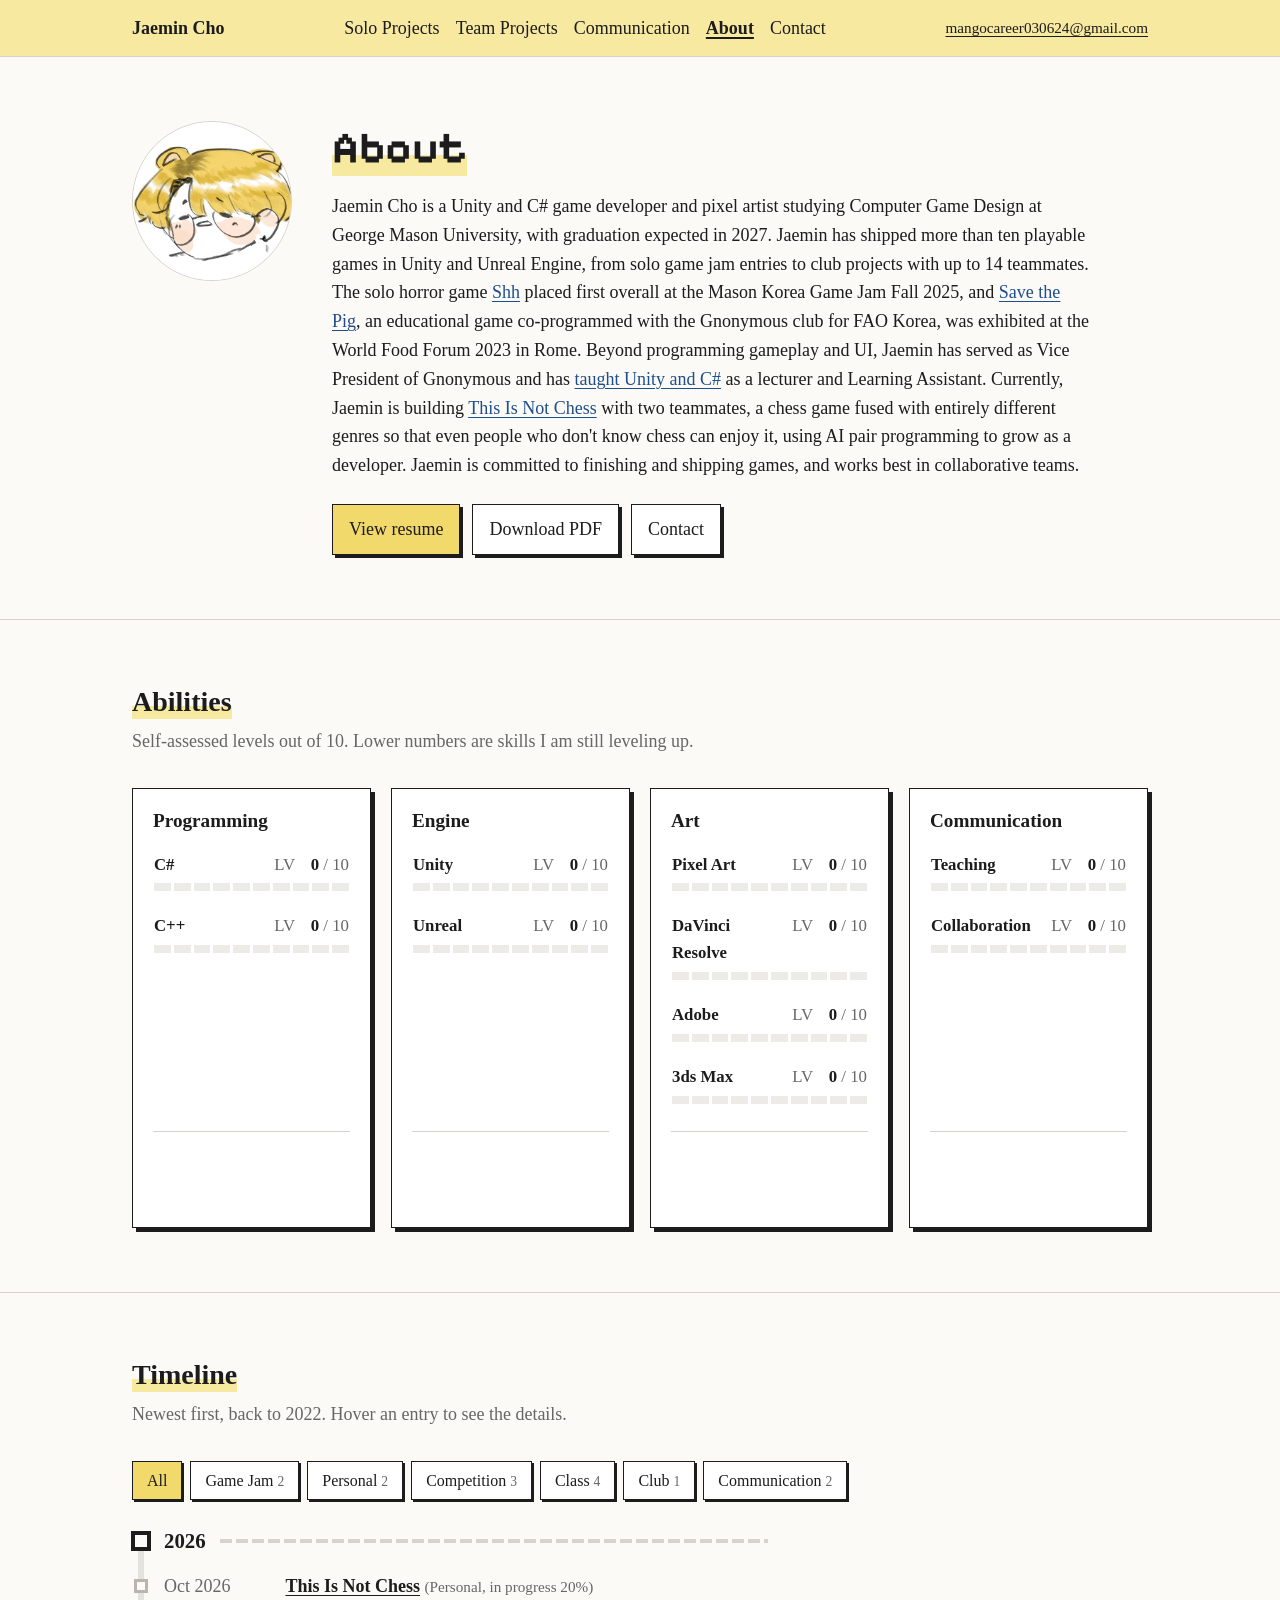
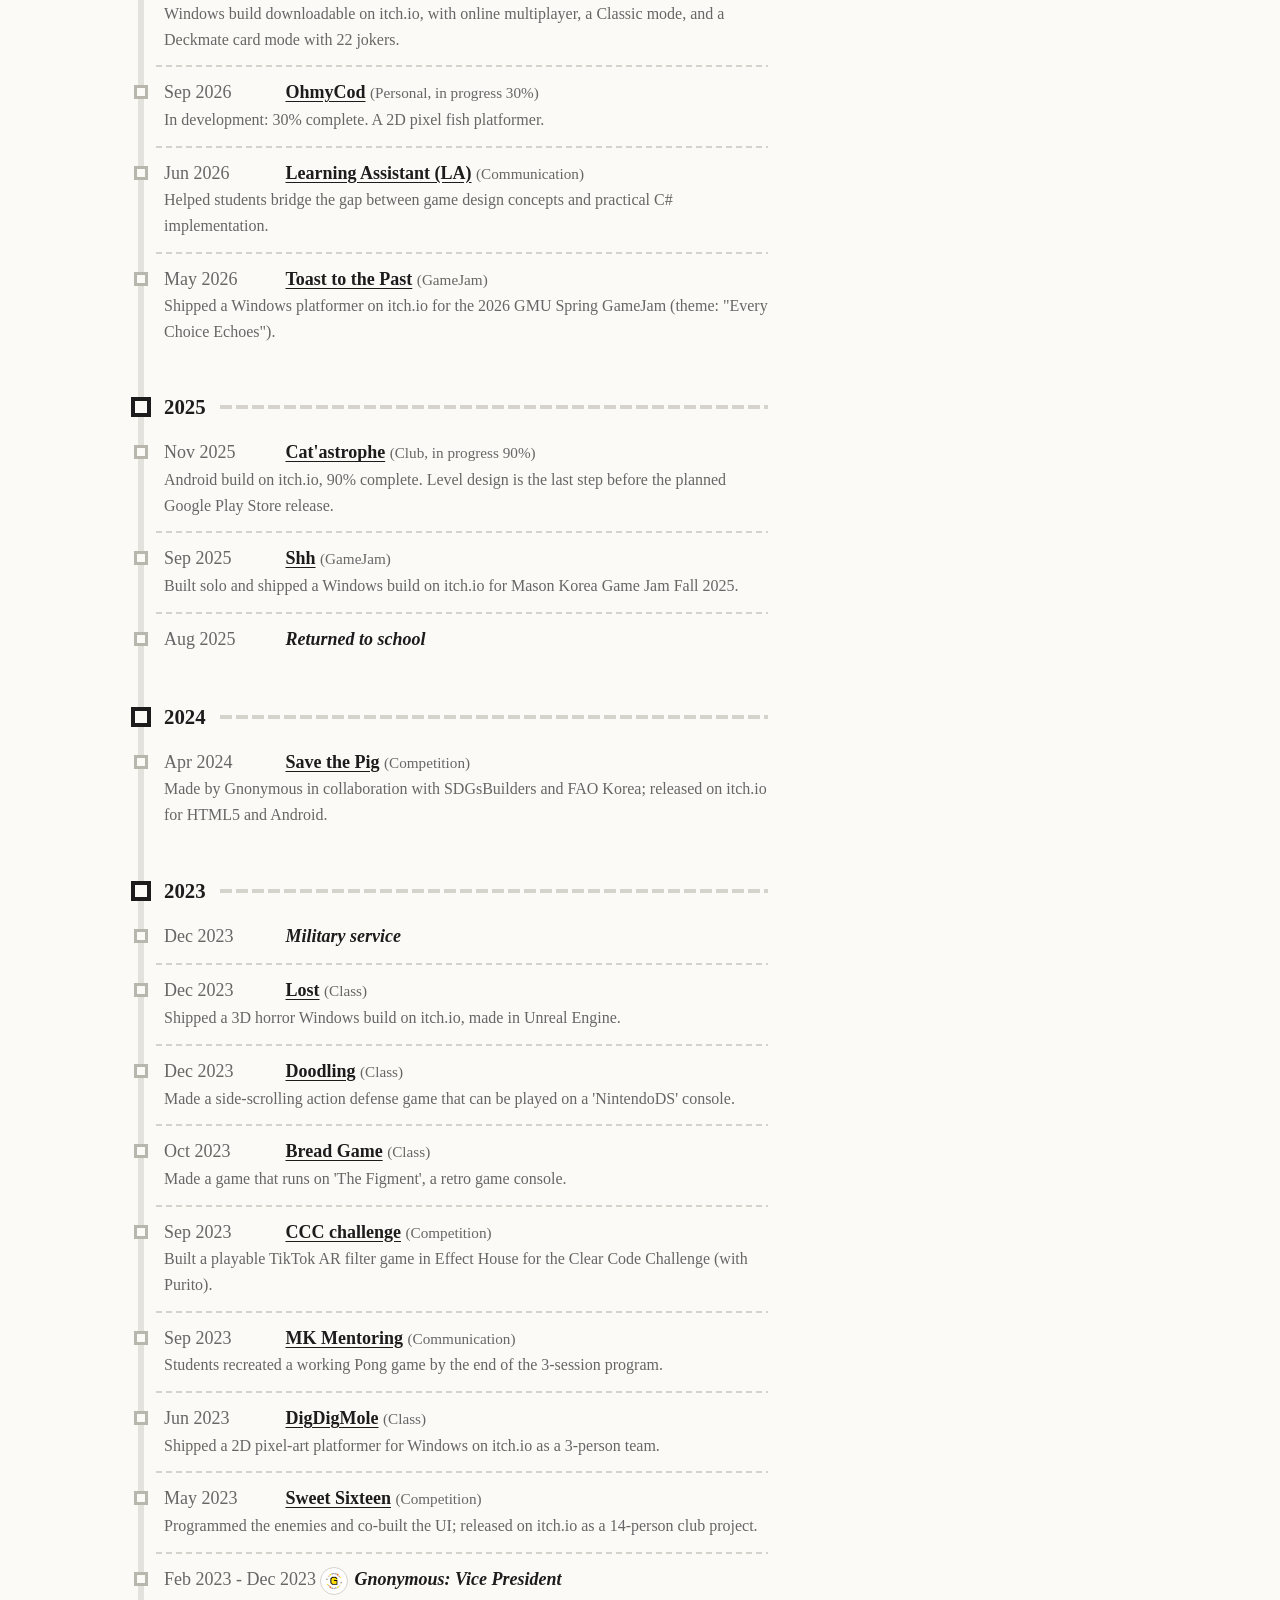
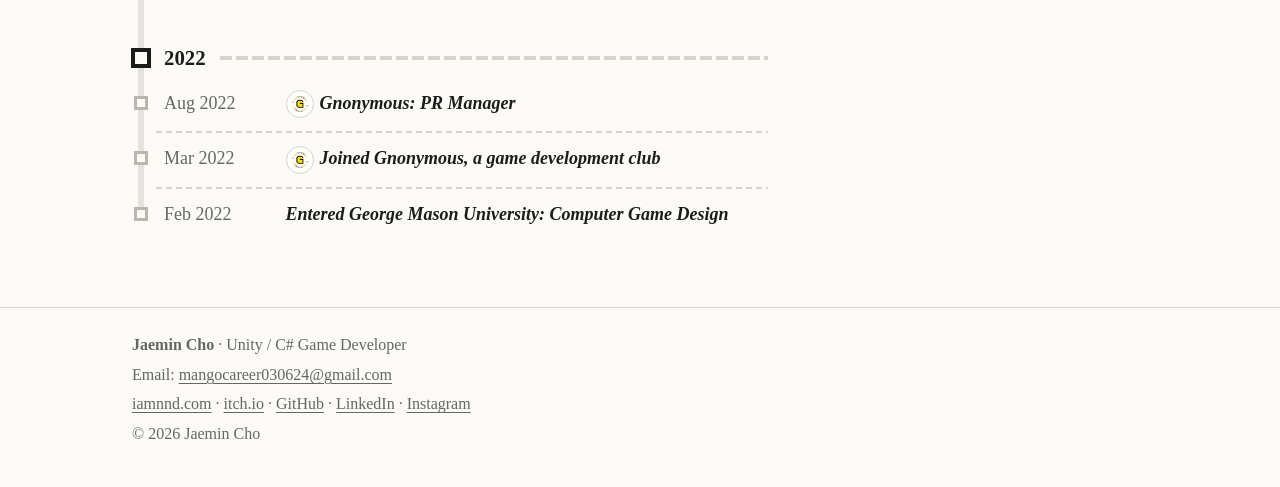
==== commit 84d6cdcf: "Reframe This Is Not Chess as chess fused with other genres //#. Project: This Is Not Chess descripti" ====
--- a/about.html
+++ b/about.html
@@ -38,7 +38,7 @@
         <img class="profile-photo" src="assets/img/profile.webp" alt="Drawing of Jaemin Cho" width="160" height="160">
         <div>
           <h1 class="page-title" id="about-title">About</h1>
-          <p class="bio">Jaemin Cho is a Unity and C# game developer and pixel artist studying Computer Game Design at George Mason University, with graduation expected in 2027. Jaemin has shipped more than ten playable games in Unity and Unreal Engine, from solo game jam entries to club projects with up to 14 teammates. The solo horror game <a href="project.html?id=shh">Shh</a> placed first overall at the Mason Korea Game Jam Fall 2025, and <a href="project.html?id=save-the-pig">Save the Pig</a>, an educational game co-programmed with the Gnonymous club for FAO Korea, was exhibited at the World Food Forum 2023 in Rome. Beyond programming gameplay and UI, Jaemin has served as Vice President of Gnonymous and has <a href="teaching.html">taught Unity and C#</a> as a lecturer and Learning Assistant. Currently, Jaemin is building <a href="project.html?id=this-is-not-chess">This Is Not Chess</a>, a chess game where the board fights back, with two teammates, using AI pair programming to grow as a developer. Jaemin is committed to finishing and shipping games, and works best in collaborative teams.</p>
+          <p class="bio">Jaemin Cho is a Unity and C# game developer and pixel artist studying Computer Game Design at George Mason University, with graduation expected in 2027. Jaemin has shipped more than ten playable games in Unity and Unreal Engine, from solo game jam entries to club projects with up to 14 teammates. The solo horror game <a href="project.html?id=shh">Shh</a> placed first overall at the Mason Korea Game Jam Fall 2025, and <a href="project.html?id=save-the-pig">Save the Pig</a>, an educational game co-programmed with the Gnonymous club for FAO Korea, was exhibited at the World Food Forum 2023 in Rome. Beyond programming gameplay and UI, Jaemin has served as Vice President of Gnonymous and has <a href="teaching.html">taught Unity and C#</a> as a lecturer and Learning Assistant. Currently, Jaemin is building <a href="project.html?id=this-is-not-chess">This Is Not Chess</a> with two teammates, a chess game fused with entirely different genres so that even people who don't know chess can enjoy it, using AI pair programming to grow as a developer. Jaemin is committed to finishing and shipping games, and works best in collaborative teams.</p>
           <p class="actions">
             <a class="button button--primary" href="resume.html" target="_blank" rel="noopener">View resume</a>
             <a class="button" href="Jaemin_Cho_Resume.pdf" target="_blank" rel="noopener">Download PDF</a>
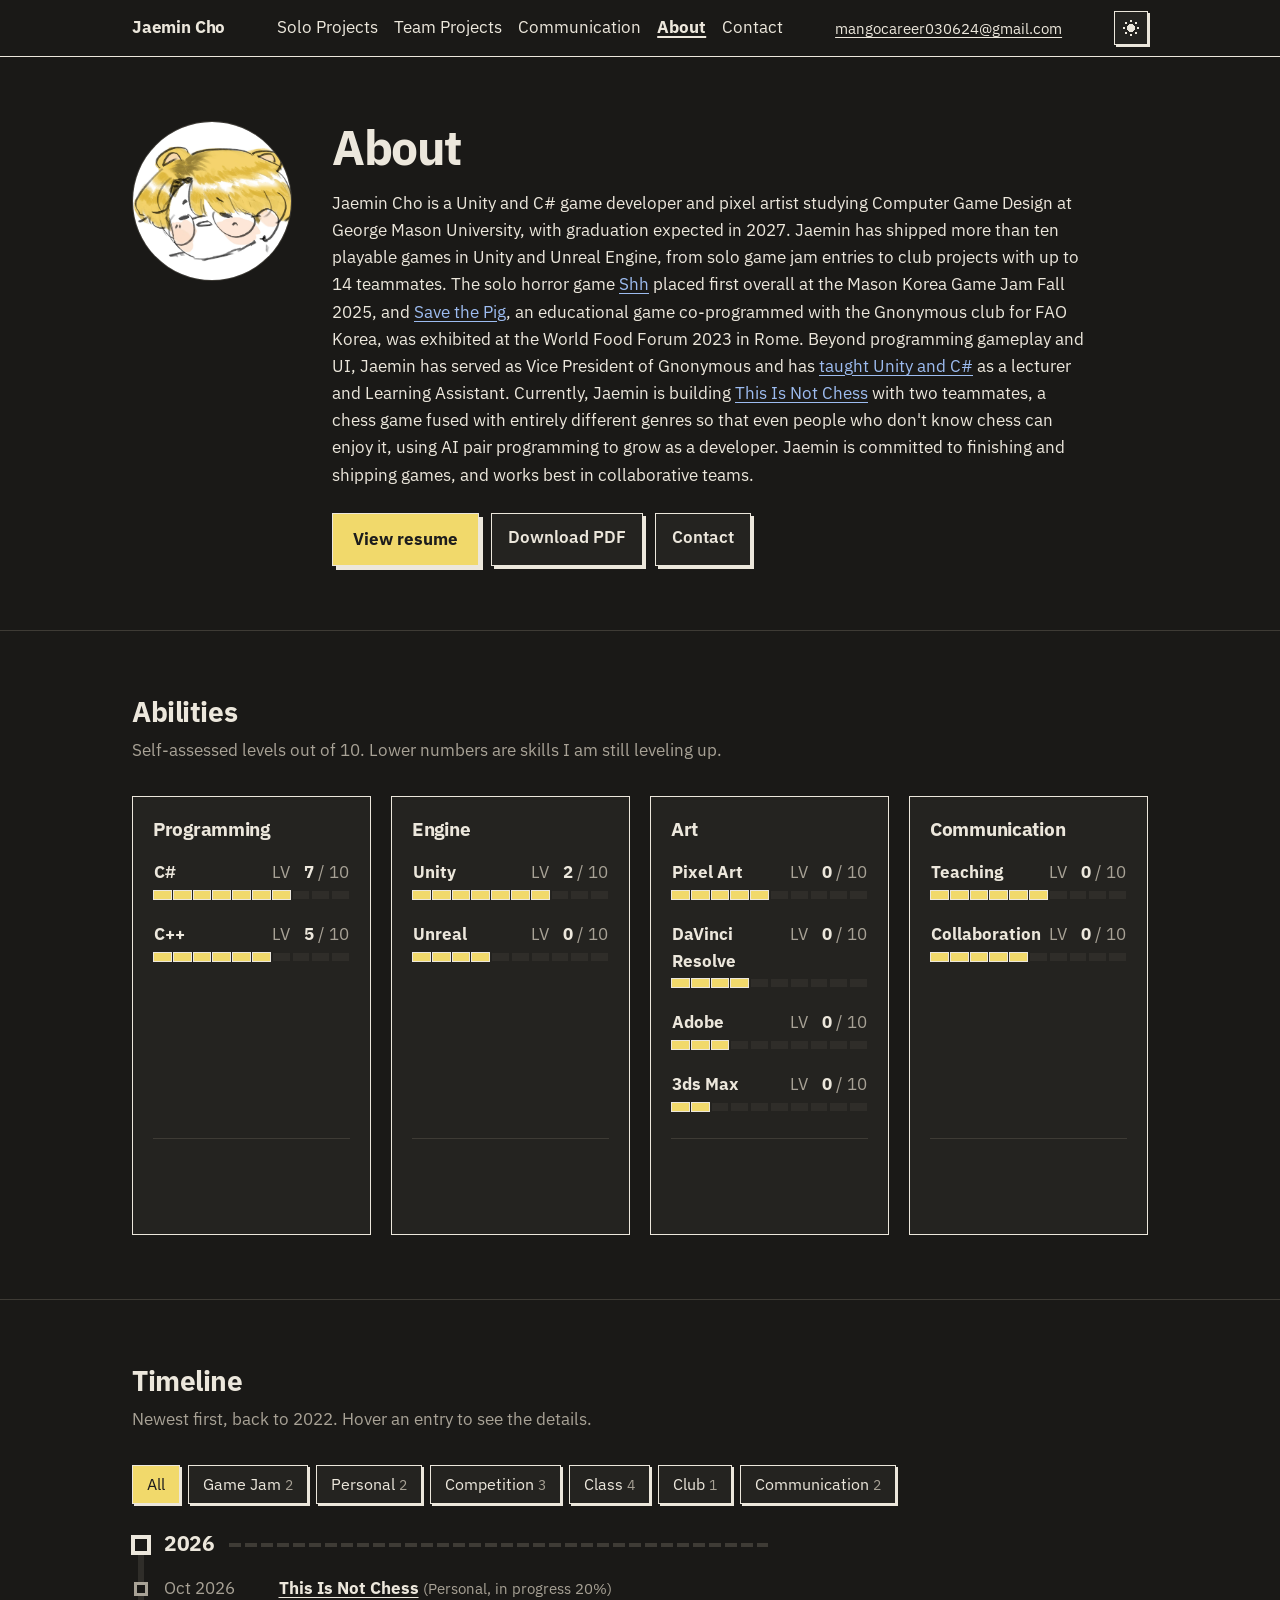
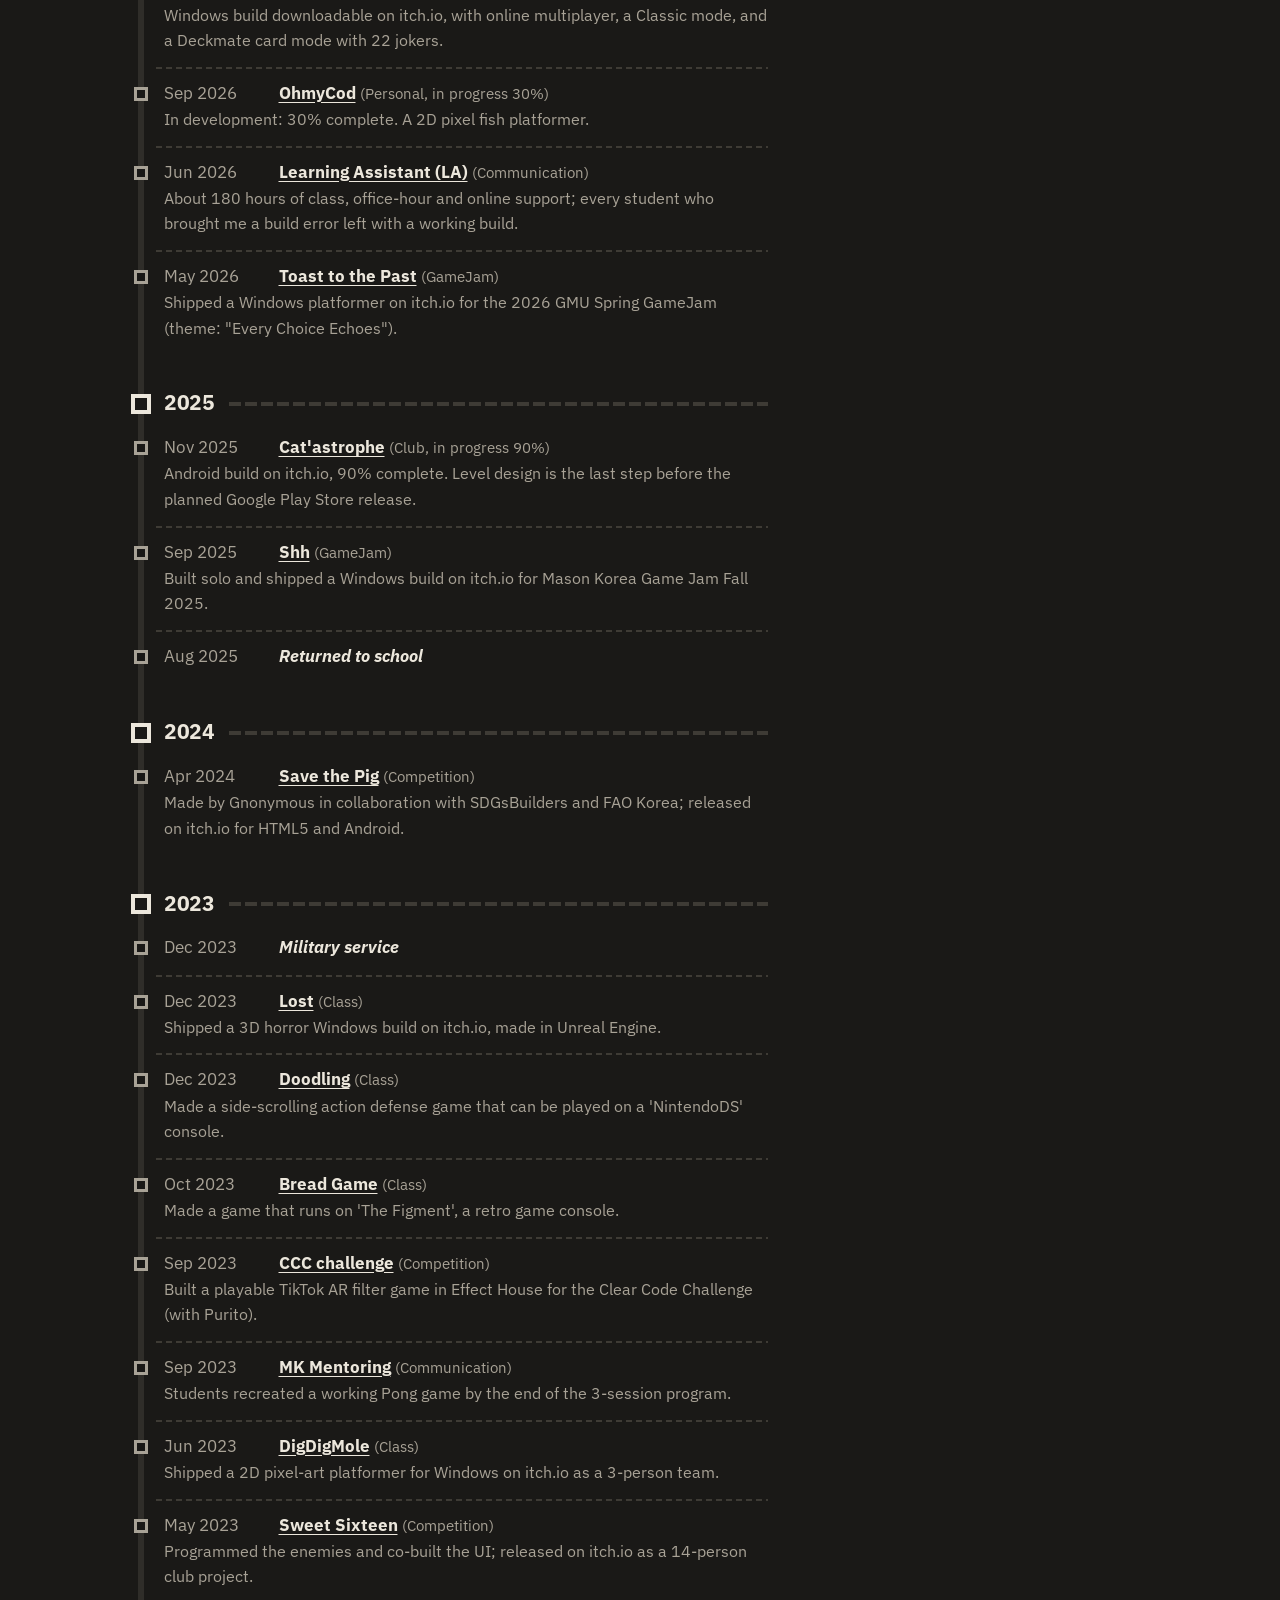
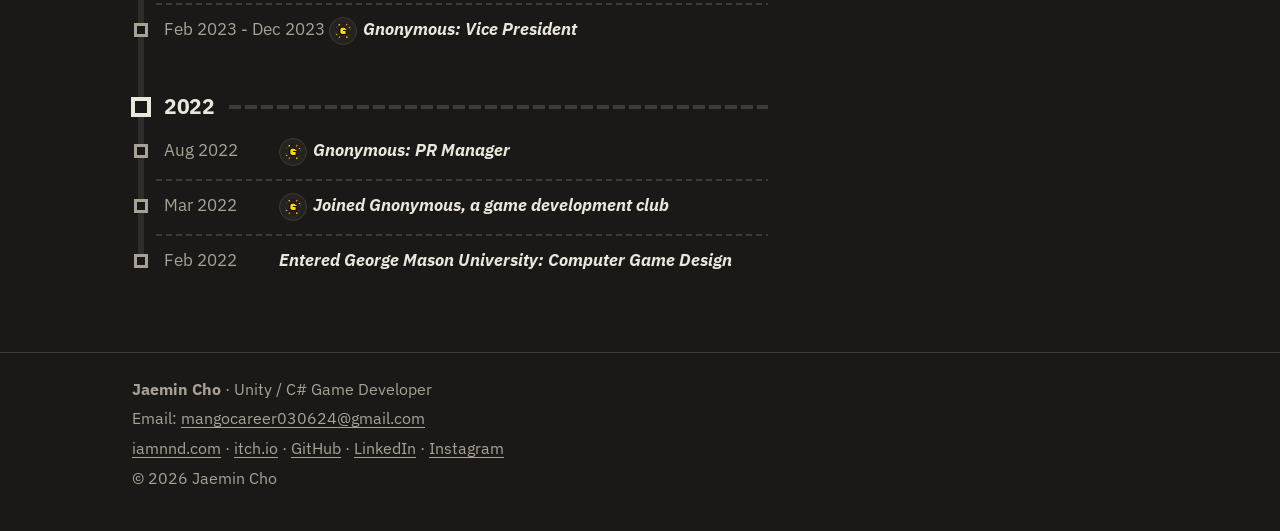
==== commit 7ee4d654: "Redesign portfolio with code card hero, hover previews, dark mode and row snap //#. Type: IBM Plex S" ====
--- a/about.html
+++ b/about.html
@@ -3,12 +3,14 @@
 <head>
   <meta charset="utf-8">
   <meta name="viewport" content="width=device-width, initial-scale=1">
+  <!-- theme chosen with the header toggle, applied before paint so the page never flashes the other theme -->
+  <script>try { var t = localStorage.getItem("theme"); if (t === "dark" || t === "light") document.documentElement.dataset.theme = t; } catch (e) {}</script>
   <title>About · Jaemin Cho</title>
   <meta name="description" content="About Jaemin Cho: bio, skills, resume and a timeline from 2022 to now.">
   <link rel="icon" href="data:,">
   <link rel="preconnect" href="https://fonts.googleapis.com">
   <link rel="preconnect" href="https://fonts.gstatic.com" crossorigin>
-  <link rel="stylesheet" href="https://fonts.googleapis.com/css2?family=Pixelify+Sans:wght@500;700&display=swap">
+  <link rel="stylesheet" href="https://fonts.googleapis.com/css2?family=IBM+Plex+Mono:wght@500&family=IBM+Plex+Sans:ital,wght@0,400;0,600;0,700;1,400&family=Pixelify+Sans:wght@500;700&display=swap">
   <link rel="stylesheet" href="css/style.css">
   <script src="js/data.js" defer></script>
   <script src="js/main.js" defer></script>
--- a/css/style.css
+++ b/css/style.css
@@ -1,32 +1,54 @@
-    /* Rough draft: plain layout, Times New Roman, no final visual style yet. */
+/* Cream paper, black ink, one pale-yellow point colour.
+   Type: IBM Plex Sans for reading, Plex Mono for small labels,
+   Pixelify Sans only where the site speaks like a game (typed hero phrase, studio name, big numbers). */
 
 :root {
   --bg: #fbfaf7;
   --surface: #ffffff;
   --text: #1c1c1c;
-  --muted: #666666;
+  --muted: #66615a;           /* grey tinted toward the cream background */
   --line: #d6d3cc;
   --accent: #1f4e8c;          /* blue text: links, hero phrase */
   --yellow: #f7e9a0;          /* pale yellow point colour */
   --yellow-strong: #f1d96b;   /* same hue, for fills that need contrast */
   --todo: #9a9a9a;
-
-  --font: "Times New Roman", Times, serif;
+  --hover: var(--yellow);     /* hover / selected fill behind normal text */
+  --placeholder: #ecebe7;     /* empty media boxes, unlit gauge blocks */
+  --on-yellow: #1c1c1c;       /* text on yellow fills, the same in both themes */
+  color-scheme: light;
+
+  --font: "IBM Plex Sans", "Segoe UI", system-ui, sans-serif;
+  --font-mono: "IBM Plex Mono", ui-monospace, Consolas, monospace;
+  --font-pixel: "Pixelify Sans", var(--font);
   --ease-out: cubic-bezier(0.22, 1, 0.36, 1);
+  /* juice: sticker cards move in 3 hard steps, like a sprite, not a smooth slide */
+  --snap: steps(3, end);
+  --snap-time: 0.12s;
   --gutter: 16px;
 }
+
+/* dark theme is the default: warm charcoal paper, cream ink. Borders and sticker shadows follow --text,
+   so they turn cream. The header toggle stores "light" to switch back (main.js sets <html data-theme>). */
+:root:not([data-theme="light"]) {
+  --bg: #1a1917;
+  --surface: #242320;
+  --text: #ece7dc;
+  --muted: #a8a296;
+  --line: #3e3b35;
+  --accent: #9dbcf0;
+  --todo: #7d786f;
+  --hover: #3b3626;
+  --placeholder: #2f2d29;
+  color-scheme: dark;
+}
+/* black logos need flipping on dark paper */
+:root:not([data-theme="light"]) img[src*="logoGithub"] { filter: invert(1); }
 
 *, *::before, *::after { box-sizing: border-box; }
 
 html { scroll-padding-top: 72px; }
 @media (prefers-reduced-motion: no-preference) {
   html { scroll-behavior: smooth; }
-}
-/* mouse wheel snaps to each section, just under the sticky header (not on touch screens) */
-@media (hover: hover) and (pointer: fine) {
-  html { scroll-snap-type: y mandatory; scroll-padding-top: 57px; }
-  .section { scroll-snap-align: start; }
-  .site-footer { scroll-snap-align: end; }
 }
 
 body {
@@ -34,13 +56,13 @@
   background: var(--bg);
   color: var(--text);
   font-family: var(--font);
-  font-size: 1.125rem;
+  font-size: 1.0625rem;
   line-height: 1.6;
 }
 
 img, iframe, video { display: block; max-width: 100%; }
 a { color: var(--accent); text-underline-offset: 3px; }
-h1, h2, h3 { font-weight: 700; line-height: 1.25; margin: 0; }
+h1, h2, h3 { font-weight: 700; line-height: 1.2; letter-spacing: -0.015em; margin: 0; }
 p { margin: 0; }
 ul, ol { margin: 0; padding: 0; list-style: none; }
 button { font: inherit; }
@@ -65,11 +87,11 @@
   position: sticky;
   top: 0;
   z-index: 5;
-  background: var(--yellow);
-  border-bottom: 1px solid var(--line);
+  background: var(--bg);
+  border-bottom: 1px solid var(--text);
 }
 .header-inner { display: flex; align-items: center; justify-content: space-between; gap: 16px; min-height: 56px; }
-.logo { color: var(--text); font-weight: 700; text-decoration: none; white-space: nowrap; }
+.logo { color: var(--text); font-weight: 700; letter-spacing: -0.01em; text-decoration: none; white-space: nowrap; }
 .site-header nav { min-width: 0; }
 .nav { display: flex; gap: 16px; overflow-x: auto; scrollbar-width: none; }
 .nav::-webkit-scrollbar { display: none; }
@@ -84,42 +106,58 @@
 @media (max-width: 480px) {
   .nav { gap: 12px; font-size: 1rem; }
 }
-/* small phones: logo on its own line, menu scrolls below it */
+/* light / dark switch (main.js adds it): a small pixel sun or moon sticker */
+.theme-toggle {
+  display: grid; place-items: center; flex-shrink: 0;
+  width: 34px; height: 34px; padding: 0;
+  border: 1px solid var(--text);
+  background: var(--surface);
+  color: var(--text);
+  box-shadow: 2px 2px 0 var(--text);
+  cursor: pointer;
+  transition: transform var(--snap-time) var(--snap), box-shadow var(--snap-time) var(--snap);
+}
+.theme-toggle svg { image-rendering: pixelated; shape-rendering: crispEdges; }
+.theme-toggle:hover, .theme-toggle:focus-visible { background: var(--hover); transform: translate(-2px, -2px); box-shadow: 4px 4px 0 var(--text); }
+.theme-toggle:active { transform: translate(2px, 2px); box-shadow: 0 0 0 var(--text); transition-duration: 0.05s; }
+@media (prefers-reduced-motion: reduce) { .theme-toggle { transition: none; } }
+/* small phones: logo and switch on the first line, menu scrolls below them */
 @media (max-width: 420px) {
   .header-inner { flex-wrap: wrap; gap: 0 16px; padding-top: 6px; }
-  .site-header nav { width: 100%; }
+  .theme-toggle { order: 1; margin-left: auto; width: 30px; height: 30px; }
+  .site-header nav { order: 2; width: 100%; }
 }
 
 /* sections */
 .section { padding: 64px 0; border-bottom: 1px solid var(--line); }
 .section h2 { font-size: 1.75rem; margin-bottom: 8px; }
-/* yellow highlighter under section titles */
-.section h2 {
-  display: table;
-  background: linear-gradient(transparent 62%, var(--yellow) 62%);
-}
 .lead { color: var(--muted); max-width: none; margin-bottom: 32px; }
-.eyebrow { color: var(--muted); font-size: 1rem; margin: 16px 0 4px; }
+.eyebrow { color: var(--muted); font-family: var(--font-mono); font-size: 0.85rem; letter-spacing: 0.02em; margin: 16px 0 8px; }
 .about .bio { max-width: 760px; margin: 16px 0 24px; }
 .todo { color: var(--todo); font-style: italic; }
 
+/* hard "sticker" shadow means "you can press this": buttons, cards that link, players.
+   Boxes that only hold information (facts, quotes, skill cards, photos) get the 1px line alone. */
 .button {
   display: inline-block;
   padding: 10px 16px;
   border: 1px solid var(--text);
   color: var(--text);
   background: var(--surface);
+  font-weight: 600;
   text-decoration: none;
   cursor: pointer;
-  /* "sticker": hard offset shadow, lifts on hover, presses flat on click */
+  /* "sticker": hard offset shadow, hops up in steps on hover, presses flat on click */
   box-shadow: 3px 3px 0 var(--text);
-  transition: transform 0.12s var(--ease-out), box-shadow 0.12s var(--ease-out), background 0.12s;
-}
-.button:hover, .button:focus-visible { background: var(--yellow); transform: translate(-1px, -1px); box-shadow: 4px 4px 0 var(--text); }
+  transition: transform var(--snap-time) var(--snap), box-shadow var(--snap-time) var(--snap);
+}
+.button:hover, .button:focus-visible { background: var(--hover); transform: translate(-3px, -3px); box-shadow: 6px 6px 0 var(--text); }
 .button:active { transform: translate(3px, 3px); box-shadow: 0 0 0 var(--text); transition-duration: 0.05s; }
 .button[aria-disabled="true"] { box-shadow: none; transform: none; cursor: default; }
-.button--primary { background: var(--yellow-strong); }
-.button--primary:hover, .button--primary:focus-visible { background: var(--yellow); }
+/* the one button per view that matters: bigger, filled, and it jumps further */
+.button--primary { padding: 12px 20px; background: var(--yellow-strong); color: var(--on-yellow); font-weight: 700; box-shadow: 4px 4px 0 var(--text); }
+.button--primary:hover, .button--primary:focus-visible { background: var(--yellow-strong); transform: translate(-4px, -4px); box-shadow: 8px 8px 0 var(--text); }
+.button--primary:active { transform: translate(4px, 4px); box-shadow: 0 0 0 var(--text); }
 .button--sm { padding: 6px 10px; font-size: 0.95rem; }
 .actions { display: flex; flex-wrap: wrap; gap: 12px; }
 
@@ -134,8 +172,7 @@
 
 /* hero */
 /* the typed line's min-height is set by main.js to the tallest phrase, so typing never moves anything */
-/* ligatures off: Pixelify's "fi" glyph reads as "A" */
-.hero h1 { font-family: "Pixelify Sans", var(--font); font-weight: 700; font-variant-ligatures: none; font-feature-settings: "liga" 0, "clig" 0; font-size: clamp(1.9rem, 4.4vw, 2.75rem); line-height: 1.2; margin-bottom: 16px; }
+.hero h1 { font-weight: 700; letter-spacing: -0.025em; font-size: clamp(1.9rem, 4.4vw, 2.75rem); line-height: 1.15; margin-bottom: 20px; }
 /* lead / typed phrase / tail, each on its own line */
 .hero h1 .hero-line { display: block; }
 .hero h1 #hero-tail:empty { display: none; }
@@ -151,12 +188,79 @@
   .hero h1 .caret { animation: caret-blink 1s steps(1) infinite; }
 }
 @keyframes caret-blink { 50% { opacity: 0; } }
-.hero h1 em { font-style: normal; color: var(--accent); background: linear-gradient(transparent 62%, var(--yellow) 62%); }
+/* the typed skill is the one pixel line in the hero, like text in a game dialogue box.
+   ligatures off: Pixelify's "fi" glyph reads as "A" */
+.hero h1 em { font-family: var(--font-pixel); font-style: normal; letter-spacing: 0; font-variant-ligatures: none; font-feature-settings: "liga" 0, "clig" 0; color: var(--accent); }
 .hero { padding: 40px 0 56px; }
+
+/* hero as a tiny C# file: the typed skill is the string value. Dark editor in both themes,
+   no sticker shadow (it is not a button). Text scales with the card so the longest line never wraps. */
+.hero h1.hero-code { font-size: 1rem; line-height: 1; letter-spacing: 0; margin-bottom: 20px; }
+.code-card {
+  --code-bg: #1f1e1c; --code-tab: #2b2926; --code-ink: #ece7dc; --code-dim: #6d685f;
+  --tok-kw: #9dbcf0; --tok-type: #7fd3bf; --tok-str: #f1d96b; --tok-lit: #f0a073; --tok-cm: #9a9488;
+  --pad: 20px;                /* one inset for the tab and the code, so the file mark, line numbers and text share edges */
+  display: flex;
+  flex-direction: column;
+  flex: 1;
+  container-type: inline-size;
+  background: var(--code-bg);
+  color: var(--code-ink);
+  border: 1px solid var(--text);
+  font-family: var(--font-mono);
+  font-weight: 500;
+}
+:root:not([data-theme="light"]) .code-card { --code-bg: #121110; --code-tab: #1d1c1a; }
+.code-tab {
+  display: block;
+  padding: 9px var(--pad);
+  background: var(--code-tab);
+  border-bottom: 1px solid #3a3733;
+  color: var(--tok-cm);
+  font-size: 0.8rem;
+  line-height: 1.4;
+}
+/* the open file's mark sits exactly over the line numbers */
+.code-tab::before { content: ""; display: inline-block; width: 8px; height: 8px; margin-right: 10px; background: var(--tok-str); vertical-align: 1px; }
+/* every line is measured in ch: 1ch number, 2ch gap, 2ch indent, and the longest line is 38ch,
+   so a line is at most 43ch wide. Font size = (card width - both insets) / (43 x 0.6em per glyph).
+   The lines sit in the middle of whatever height the row gives the card (the reel decides it on wide screens). */
+.code-body {
+  display: flex;
+  flex-direction: column;
+  justify-content: center;
+  flex: 1;
+  padding: calc(var(--pad) - 4px) var(--pad);
+  font-size: clamp(0.72rem, calc((100cqi - 2 * var(--pad)) / 25.8), 1.25rem);
+  line-height: 1.8;
+  white-space: nowrap;
+  overflow-x: auto;
+  counter-reset: ln;
+}
+.code-line { display: block; counter-increment: ln; }
+.code-line::before { content: counter(ln); display: inline-block; width: 1ch; margin-right: 2ch; color: var(--code-dim); }
+.code-in::before { margin-right: 4ch; }   /* 2ch gap + 2ch indent */
+.tok-kw { color: var(--tok-kw); }
+.tok-type { color: var(--tok-type); }
+.tok-str { color: var(--tok-str); }
+.tok-lit { color: var(--tok-lit); }
+.tok-cm { color: var(--tok-cm); font-style: italic; }
+/* inside the code the skill is plain code text */
+.hero h1.hero-code em { font-family: inherit; font-weight: inherit; color: inherit; letter-spacing: 0; }
+/* the caret is an editor bar cursor that takes no room, so the closing quote stays glued to the text like in an IDE */
+.hero h1.hero-code .caret { position: static; display: inline-block; width: 2px; height: 1.2em; margin: 0 -2px 0 0; vertical-align: -0.22em; background: var(--code-ink); }
 .hero-grid { display: grid; gap: 32px; align-items: center; }
 @media (min-width: 900px) { .hero-grid { grid-template-columns: 5fr 6fr; gap: 40px; } }
+/* (wide screens: the hero switches to one shared grid, see "hero grid" below the proof cards) */
+/* two columns: size the title so the longest typed phrase and the tail each fit on one line,
+   otherwise the typed line reserves two lines and leaves an empty gap under short phrases */
+@media (min-width: 900px) { .hero h1 { font-size: clamp(1.9rem, 2.8vw, 2.3rem); } }
 .hero-caption { margin-top: 10px; color: var(--muted); }
-.media--reel { box-shadow: 4px 4px 0 var(--text); border-color: var(--text); }
+.media--reel { box-shadow: 6px 6px 0 var(--text); border-color: var(--text); }
+/* autoplaying silent loop of the reel; this chip switches to the full reel with sound */
+.media--reel video.reel-loop { pointer-events: none; }
+/* bottom right: the reel's captions sit bottom left */
+.reel-sound { position: absolute; right: 12px; bottom: 12px; z-index: 1; }
 /* featured games under the reel: click to load that trailer into the reel player */
 .hero-thumbs { display: grid; grid-template-columns: repeat(4, 1fr); gap: 12px; margin-top: 16px; }
 .hero-thumb {
@@ -170,12 +274,13 @@
   text-align: left;
   text-decoration: none;
   cursor: pointer;
-  transition: transform 0.12s var(--ease-out), box-shadow 0.12s var(--ease-out), background 0.12s;
+  transition: transform var(--snap-time) var(--snap), box-shadow var(--snap-time) var(--snap);
 }
 .hero-thumb img { display: block; width: 100%; aspect-ratio: 16 / 9; object-fit: cover; border-bottom: 1px solid var(--text); }
-.hero-thumb span { padding: 4px 6px; font-size: 0.85rem; font-weight: 700; line-height: 1.25; }
-.hero-thumb:hover, .hero-thumb:focus-visible { background: var(--yellow); transform: translate(-1px, -1px); box-shadow: 4px 4px 0 var(--text); }
-.hero-thumb[aria-pressed="true"] { background: var(--yellow); outline: 2px solid var(--accent); outline-offset: 1px; }
+.hero-thumb span { padding: 4px 6px; font-size: 0.85rem; font-weight: 600; line-height: 1.25; }
+.hero-thumb:hover, .hero-thumb:focus-visible { background: var(--hover); transform: translate(-3px, -3px); box-shadow: 6px 6px 0 var(--text); }
+.hero-thumb:active { transform: translate(3px, 3px); box-shadow: 0 0 0 var(--text); transition-duration: 0.05s; }
+.hero-thumb[aria-pressed="true"] { background: var(--hover); outline: 2px solid var(--accent); outline-offset: 1px; }
 @media (max-width: 480px) {
   .hero-thumbs { grid-template-columns: 1fr 1fr; }
 }
@@ -190,13 +295,65 @@
   box-shadow: 3px 3px 0 var(--text);
   color: var(--text);
   text-decoration: none;
-  transition: transform 0.12s var(--ease-out), box-shadow 0.12s var(--ease-out), background 0.12s;
-}
-.proof-card b { font-family: "Pixelify Sans", var(--font); font-variant-ligatures: none; font-size: 1.15rem; line-height: 1.2; }
-.proof-card span { color: var(--muted); font-size: 0.95rem; line-height: 1.35; }
-.proof-card:hover, .proof-card:focus-visible { background: var(--yellow); transform: translate(-1px, -1px); box-shadow: 4px 4px 0 var(--text); }
+  transition: transform var(--snap-time) var(--snap), box-shadow var(--snap-time) var(--snap);
+}
+.proof-card b { font-size: 1.1rem; line-height: 1.2; letter-spacing: -0.01em; }
+.proof-card span { color: var(--muted); font-size: 0.9rem; line-height: 1.35; }
+.proof-card:hover, .proof-card:focus-visible { background: var(--hover); transform: translate(-3px, -3px); box-shadow: 6px 6px 0 var(--text); }
+.proof-card:active { transform: translate(3px, 3px); box-shadow: 0 0 0 var(--text); transition-duration: 0.05s; }
+/* the claims are the proof: they unlock one by one on load, like achievements */
+@media (prefers-reduced-motion: no-preference) {
+  .proof li { animation: unlock 0.36s steps(4, end) backwards; animation-delay: calc(0.25s + var(--i, 0) * 0.12s); }
+  .proof li:nth-child(2) { --i: 1; }
+  .proof li:nth-child(3) { --i: 2; }
+  .proof li:nth-child(4) { --i: 3; }
+}
+@keyframes unlock {
+  0% { opacity: 0; transform: translateY(12px) scale(0.9); }
+  70% { opacity: 1; transform: translateY(-3px) scale(1.03); }
+  100% { opacity: 1; transform: none; }
+}
 .hero-contact { margin-bottom: 20px; }
 .hero-contact a { font-weight: 700; word-break: break-all; }
+
+/* ---------- hero grid (wide screens) ----------
+   Both halves sit on ONE grid so their edges line up:
+   row 2   code card | reel        same top, same bottom (the card stretches to the reel's height)
+   row 3-4 proof 2x2 | games 2x2   the two lists are subgrids, so they share the same two row heights
+   Columns: two 5fr on the left, a 16px spacer, two 6fr on the right; every gap is 12px (40px between halves). */
+@media (min-width: 900px) {
+  .hero-grid {
+    grid-template-columns: repeat(2, minmax(0, 5fr)) 16px repeat(2, minmax(0, 6fr));
+    gap: 12px;
+    align-items: stretch;
+  }
+  .hero-grid > div, .hero-grid > #hero-feature { display: contents; }
+  .hero .eyebrow { grid-row: 1; grid-column: 1 / 3; margin: 0 0 2px; }
+  .hero h1.hero-code { grid-row: 2; grid-column: 1 / 3; margin: 0; display: flex; }
+  .hero .media--reel { grid-row: 2; grid-column: 4 / 6; align-self: start; }
+  .hero .proof, .hero .hero-thumbs {
+    grid-row: 3 / 5;
+    display: grid;
+    grid-template-columns: subgrid;
+    grid-template-rows: subgrid;
+    margin: 0;
+  }
+  .hero .proof { grid-column: 1 / 3; }
+  .hero .hero-thumbs { grid-column: 4 / 6; }
+  .hero .hero-contact { grid-row: 5; grid-column: 1 / 3; margin: 12px 0 8px; }
+  .hero .hero-caption { grid-row: 5; grid-column: 4 / 6; margin: 12px 0 0; }
+  .hero .actions { grid-row: 6; grid-column: 1 / 3; }
+  /* game cards lie on their side to match the proof cards: picture on the left half, title on the right.
+     The picture is absolutely placed so it never decides the row height; the proof card text does. */
+  .hero .hero-thumb { display: block; min-height: 84px; padding-left: 50%; }
+  .hero .hero-thumb img, .hero .hero-thumb .hover-preview {
+    position: absolute; top: 0; bottom: 0; left: 0;
+    width: 50%; height: 100%; aspect-ratio: auto;
+    object-fit: cover;
+    border-bottom: 0; border-right: 1px solid var(--text);
+  }
+  .hero .hero-thumb span { display: flex; align-items: center; height: 100%; padding: 10px 12px; font-size: 0.95rem; }
+}
 
 /* featured games as big clickable thumbnails (hero, until a reel exists) */
 .mosaic { display: grid; grid-template-columns: 1fr 1fr; gap: 12px; }
@@ -218,10 +375,10 @@
   line-height: 1.25;
   transition: background 0.12s;
 }
-.mosaic-label b { font-family: "Pixelify Sans", var(--font); font-variant-ligatures: none; font-size: 1.1rem; }
+.mosaic-label b { font-size: 1.1rem; }
 .mosaic-label small { grid-column: 1; color: var(--muted); font-size: 0.85rem; }
 .mosaic-go { grid-column: 2; grid-row: 1 / span 2; font-weight: 700; white-space: nowrap; }
-.mosaic-label:hover, .mosaic-label:focus-visible { background: var(--yellow); }
+.mosaic-label:hover, .mosaic-label:focus-visible { background: var(--hover); }
 @media (max-width: 480px) {
   .mosaic-label { padding: 6px 8px; }
   .mosaic-label b { font-size: 1rem; }
@@ -232,7 +389,7 @@
 .media {
   position: relative;
   aspect-ratio: 16 / 9;
-  background: #ecebe7;
+  background: var(--placeholder);
   border: 1px solid var(--line);
   overflow: hidden;
 }
@@ -246,6 +403,14 @@
   background: none;
   cursor: pointer;
 }
+/* hover preview (main.js hoverPreview): a silent gameplay loop swaps in over the cover at once, like an itch.io GIF */
+.hover-preview { position: absolute; inset: 0; width: 100%; height: 100%; object-fit: cover; pointer-events: none; opacity: 0; }
+.is-previewing .hover-preview { opacity: 1; }
+/* while it plays, the play chip steps aside to the corner so the gameplay shows */
+.is-previewing .media-play span { left: 12px; top: auto; bottom: 12px; transform: none; }
+/* small cards under the reel: the loop covers only the picture part */
+.hero-thumb { position: relative; }
+.hero-thumb .hover-preview { bottom: auto; height: auto; aspect-ratio: 16 / 9; }
 .media-play span {
   position: absolute;
   left: 50%; top: 50%;
@@ -254,7 +419,7 @@
   background: rgba(0, 0, 0, 0.75);
   color: #fff;
 }
-.media-play:hover span, .media-play:focus-visible span { background: var(--yellow); color: var(--text); }
+.media-play:hover span, .media-play:focus-visible span { background: var(--yellow); color: var(--on-yellow); }
 .media-empty {
   position: absolute;
   inset: 0;
@@ -268,15 +433,15 @@
 /* abilities */
 .skills { display: grid; gap: 20px; grid-template-columns: repeat(auto-fit, minmax(230px, 1fr)); }
 /* cards in a row share one height; the description box sits at the bottom of each */
-.skill-group { display: flex; flex-direction: column; padding: 20px; background: var(--surface); border: 1px solid var(--text); box-shadow: 4px 4px 0 var(--text); }
+.skill-group { display: flex; flex-direction: column; padding: 20px; background: var(--surface); border: 1px solid var(--text); }
 .skill-group header { margin-bottom: 12px; }
 .skill-group h3 { font-size: 1.2rem; }
 .skill-list { display: flex; flex-direction: column; gap: 4px; flex: 1; margin-bottom: 16px; }
 /* negative side margin keeps the text aligned with the card heading while the highlight bleeds out */
 .skill { display: block; width: calc(100% + 16px); margin: 0 -8px; padding: 6px 8px; border: 1px solid transparent; background: none; color: inherit; font-size: 1.05rem; text-align: left; cursor: pointer; }
-.skill { transition: background 0.12s, transform 0.12s var(--ease-out), box-shadow 0.12s var(--ease-out); }
-.skill:hover, .skill:focus-visible { background: var(--yellow); border-color: var(--line); }
-.skill[aria-pressed="true"] { background: var(--yellow-strong); border-color: var(--text); box-shadow: 2px 2px 0 var(--text); }
+.skill { transition: transform var(--snap-time) var(--snap), box-shadow var(--snap-time) var(--snap); }
+.skill:hover, .skill:focus-visible { background: var(--hover); border-color: var(--line); }
+.skill[aria-pressed="true"] { background: var(--yellow-strong); color: var(--on-yellow); border-color: var(--text); box-shadow: 2px 2px 0 var(--text); }
 .skill:active { transform: translate(2px, 2px); box-shadow: none; transition-duration: 0.05s; }
 .skill-info { padding-top: 12px; border-top: 1px solid var(--line); min-height: calc(4.2em + 12px); font-size: 0.95rem; line-height: 1.4; }
 .skill-top { display: flex; justify-content: space-between; gap: 8px; }
@@ -286,13 +451,13 @@
 .skill-top .lv b { display: inline-block; min-width: 1.2em; text-align: right; color: var(--text); }
 /* 10-block gauge, like a level meter */
 .bar { display: grid; grid-template-columns: repeat(10, 1fr); gap: 3px; margin: 5px 0 4px; }
-.bar i { height: 8px; background: #ecebe7; }
+.bar i { height: 8px; background: var(--placeholder); }
 .bar i.on { background: var(--yellow-strong); box-shadow: 0 0 0 1px var(--text); }
 /* blocks light up one at a time once the card scrolls into view (main.js adds .in-view and ticks the LV number) */
-.js-anim .skill-group:not(.in-view) .bar i.on { background: #ecebe7; box-shadow: none; }
+.js-anim .skill-group:not(.in-view) .bar i.on { background: var(--placeholder); box-shadow: none; }
 .js-anim .skill-group.in-view .bar i.on { animation: seg-on 0.2s steps(2) backwards; animation-delay: calc(var(--base, 0ms) + (var(--k) + 1) * 90ms); }
 .lv.lvup b { animation: lv-pop 0.45s steps(3); }
-@keyframes seg-on { 0% { background: #ecebe7; box-shadow: none; } 50% { background: #fffbe0; box-shadow: 0 0 0 1px var(--text); transform: scaleY(1.6); } }
+@keyframes seg-on { 0% { background: var(--placeholder); box-shadow: none; } 50% { background: #fffbe0; box-shadow: 0 0 0 1px var(--text); transform: scaleY(1.6); } }
 @keyframes lv-pop { 40% { transform: scale(1.5); color: #a37a00; } }
 .skill p { color: var(--muted); font-size: 0.95rem; line-height: 1.4; }
 
@@ -304,7 +469,7 @@
    geometry: spine centre sits 9px from the left of #timeline-list; squares are centred on it */
 #timeline-list { position: relative; --spine-x: 9px; }
 #timeline-list .tl-list { border-left-color: transparent; }
-#timeline-list .tl-spine { position: absolute; left: calc(var(--spine-x) - 3px); width: 6px; background: #e4e2dc; z-index: 2; pointer-events: none; }
+#timeline-list .tl-spine { position: absolute; left: calc(var(--spine-x) - 3px); width: 6px; background: var(--placeholder); z-index: 2; pointer-events: none; }
 #timeline-list .tl-spine-fill { position: absolute; inset: 0; background: var(--yellow-strong); box-shadow: 1px 0 0 var(--text), -1px 0 0 var(--text); transform-origin: top; transform: scaleY(0); }
 
 /* entries: square checkpoint on the spine */
@@ -320,7 +485,7 @@
   border: 3px solid var(--text);
 }
 .tl-item--milestone::before, .tl-item--now::before { background: var(--yellow-strong); }
-.tl-gauge .tl-item::before { background: var(--bg); border-color: #b9b6ae; }
+.tl-gauge .tl-item::before { background: var(--bg); border-color: var(--muted); }
 .tl-gauge .tl-item.reached::before { background: var(--yellow-strong); border-color: var(--text); box-shadow: 0 0 0 3px var(--bg), 0 0 0 5px var(--text); animation: checkpoint 0.4s steps(4); }
 @keyframes checkpoint {
   0% { transform: scale(0.6); background: #fff; box-shadow: 0 0 0 0 var(--yellow-strong); }
@@ -385,10 +550,11 @@
 
 /* timeline tabs: All / Game Jam / Personal (main.js) */
 .tl-tabs { display: flex; flex-wrap: wrap; gap: 8px; margin: 0 0 28px; }
-.tl-tab { padding: 6px 14px; border: 1px solid var(--text); background: var(--surface); color: inherit; font: inherit; font-size: 1rem; cursor: pointer; box-shadow: 2px 2px 0 var(--text); transition: background 0.12s, transform 0.12s var(--ease-out), box-shadow 0.12s var(--ease-out); }
+.tl-tab { padding: 6px 14px; border: 1px solid var(--text); background: var(--surface); color: inherit; font: inherit; font-size: 1rem; cursor: pointer; box-shadow: 2px 2px 0 var(--text); transition: transform var(--snap-time) var(--snap), box-shadow var(--snap-time) var(--snap); }
 .tl-tab span { color: var(--muted); font-size: 0.85rem; }
-.tl-tab:hover, .tl-tab:focus-visible { background: var(--yellow); }
-.tl-tab[aria-pressed="true"] { background: var(--yellow-strong); }
+.tl-tab:hover, .tl-tab:focus-visible { background: var(--hover); }
+.tl-tab[aria-pressed="true"] { background: var(--yellow-strong); color: var(--on-yellow); }
+.tl-tab[aria-pressed="true"] span { color: var(--on-yellow); }
 .tl-tab:active { transform: translate(2px, 2px); box-shadow: none; transition-duration: 0.05s; }
 
 /* timeline preview panel: right column on wide screens, hidden on small ones */
@@ -403,7 +569,6 @@
     overflow: hidden;
     background: var(--surface);
     border: 1px solid var(--text);
-    box-shadow: 4px 4px 0 var(--text);
     visibility: hidden;
     opacity: 0;
     transform: translateX(12px);
@@ -423,7 +588,7 @@
 @keyframes tl-swap { from { opacity: 0; transform: translateY(6px); } }
 @keyframes tl-zoom { from { transform: scale(1.08); } }
 .tl-item { transition: background 0.15s; }
-.tl-item.is-active { background: linear-gradient(90deg, var(--yellow), transparent 70%) 16px 0 / calc(100% - 16px) 100% no-repeat; }
+.tl-item.is-active { background: linear-gradient(90deg, var(--hover), transparent 70%) 16px 0 / calc(100% - 16px) 100% no-repeat; }
 .tl-item:focus-visible { outline-offset: -2px; }
 .tl-preview .media { border-width: 0 0 1px; margin: -16px -16px 4px; border-bottom: 1px solid var(--line); border-top: 0; }
 .tl-preview-title { font-size: 1.25rem; }
@@ -435,16 +600,19 @@
 
 /* page titles on sub-pages */
 .page-title {
-  display: table;
-  font-family: "Pixelify Sans", var(--font);
-  font-variant-ligatures: none;
-  font-size: clamp(2rem, 5vw, 2.75rem);
+  font-size: clamp(2.1rem, 5vw, 3rem);
+  letter-spacing: -0.03em;
+  line-height: 1.1;
   margin-bottom: 12px;
-  background: linear-gradient(transparent 62%, var(--yellow) 62%);
 }
 .card-meta { color: var(--muted); font-size: 0.95rem; }
-.badge { display: inline-block; align-self: flex-start; padding: 0 6px; border: 1px solid var(--text); background: var(--yellow-strong); color: var(--text); font-size: 0.85rem; line-height: 1.5; }
+/* awards: the one yellow label on a card */
+.badge { display: inline-block; align-self: flex-start; padding: 0 6px; border: 1px solid var(--text); background: var(--yellow-strong); color: var(--on-yellow); font-size: 0.85rem; font-weight: 600; line-height: 1.5; }
 .badge--lg { font-size: 1rem; padding: 2px 10px; }
+/* thin 1px labels: engine (inked) and team size (outline) */
+.tile-tags { display: flex; flex-wrap: wrap; gap: 6px; }
+.tag { display: inline-block; padding: 0 7px; border: 1px solid var(--text); background: var(--surface); color: var(--text); font-family: var(--font-mono); font-size: 0.75rem; font-weight: 500; letter-spacing: 0.04em; line-height: 1.7; text-transform: uppercase; white-space: nowrap; }
+.tag--engine { background: var(--text); color: var(--bg); }
 
 /* Home portal: one big thumbnail per sub-page */
 .portal { display: grid; gap: 32px; grid-template-columns: repeat(auto-fit, minmax(min(100%, 340px), 1fr)); }
@@ -455,18 +623,19 @@
   box-shadow: 4px 4px 0 var(--text);
   color: var(--text);
   text-decoration: none;
-  transition: transform 0.2s var(--ease-out), box-shadow 0.2s var(--ease-out);
-}
-.portal-item:hover, .portal-item:focus-visible { transform: translate(-2px, -2px); box-shadow: 6px 6px 0 var(--text); }
+  transition: transform var(--snap-time) var(--snap), box-shadow var(--snap-time) var(--snap);
+}
+.portal-item:hover, .portal-item:focus-visible, .tile:hover { transform: translate(-4px, -4px); box-shadow: 8px 8px 0 var(--text); }
+.portal-item:active { transform: translate(4px, 4px); box-shadow: 0 0 0 var(--text); transition-duration: 0.05s; }
 .portal-media {
   position: relative;
   display: block;
   aspect-ratio: 16 / 10;
   overflow: hidden;
-  background: #ecebe7;
+  background: var(--placeholder);
   border-bottom: 1px solid var(--text);
 }
-.portal-media img { position: absolute; inset: 0; width: 100%; height: 100%; object-fit: cover; transition: transform 0.4s var(--ease-out); }
+.portal-media img { position: absolute; inset: 0; width: 100%; height: 100%; object-fit: cover; transition: transform 0.3s var(--ease-out); }
 .portal-item:hover img, .portal-item:focus-visible img { transform: scale(1.05); }
 /* picture that links to the project page (no trailer to play) */
 .media-link { position: absolute; inset: 0; display: block; }
@@ -476,13 +645,14 @@
   padding: 16px;
   text-align: center;
   background: var(--yellow);
-  font-family: "Pixelify Sans", var(--font);
+  color: var(--on-yellow);
   font-size: 1.3rem;
+  font-weight: 700;
   line-height: 1.25;
 }
 .portal-body, .tile-body { display: flex; flex-direction: column; gap: 8px; padding: 16px; flex: 1; }
-.portal-title { font-family: "Pixelify Sans", var(--font); font-size: 1.4rem; font-weight: 700; line-height: 1.2; }
-.portal-count { display: inline-block; padding: 0 8px; margin-left: 6px; border: 1px solid var(--text); background: var(--yellow-strong); font-family: var(--font); font-size: 0.9rem; font-weight: 400; white-space: nowrap; vertical-align: middle; }
+.portal-title { font-size: 1.4rem; font-weight: 700; letter-spacing: -0.015em; line-height: 1.2; }
+.portal-count { display: inline-block; padding: 0 7px; margin-left: 6px; border: 1px solid var(--text); font-family: var(--font-mono); font-size: 0.75rem; font-weight: 500; letter-spacing: 0.04em; line-height: 1.7; text-transform: uppercase; white-space: nowrap; vertical-align: middle; }
 .portal-text { color: var(--muted); font-size: 1rem; }
 .portal-go { margin-top: auto; font-weight: 700; }
 
@@ -491,79 +661,106 @@
 .tiles--lg { grid-template-columns: repeat(auto-fill, minmax(min(100%, 420px), 1fr)); gap: 32px; }
 .tile .tile-media { border-width: 0 0 1px; border-color: var(--text); aspect-ratio: 16 / 9; }
 /* text half of the tile is the link to the project page */
-.tile-body { color: var(--text); text-decoration: none; transition: background 0.12s; }
-.tile-body:hover, .tile-body:focus-visible { background: #fffbe6; }
-.tile-title { font-size: 1.3rem; font-weight: 700; line-height: 1.25; }
-.tile-meta { color: var(--muted); font-size: 0.95rem; }
-.tile-text { font-size: 1.05rem; }
-.tile-role { margin-top: auto; font-size: 1rem; color: var(--muted); }
+.tile-body { color: var(--text); text-decoration: none; }
+.tile-title { font-size: 1.3rem; font-weight: 700; letter-spacing: -0.015em; line-height: 1.2; }
+.tile-meta { color: var(--muted); font-size: 0.9rem; }
+.tile-text { font-size: 1rem; }
+.tile-role { margin-top: auto; font-size: 0.95rem; color: var(--muted); }
 .tile-role b { color: var(--text); }
+/* plain until the card is hovered, then it turns yellow and hops with the card */
 .tile-go {
   align-self: flex-start;
   margin-top: 6px;
   padding: 6px 12px;
   border: 1px solid var(--text);
-  background: var(--yellow-strong);
+  background: var(--surface);
   box-shadow: 3px 3px 0 var(--text);
   font-weight: 700;
-  transition: transform 0.12s var(--ease-out), box-shadow 0.12s var(--ease-out);
-}
-.tile-body:hover .tile-go, .tile-body:focus-visible .tile-go { transform: translate(-1px, -1px); box-shadow: 4px 4px 0 var(--text); }
-
-/* category pages: mouse wheel snaps to each row of project tiles */
-@media (hover: hover) and (pointer: fine) {
-  body[data-page="category"] .tile,
-  body[data-page="category"] .more-link { scroll-snap-align: start; scroll-margin-top: 16px; }
-  /* the tall project section must not be a snap target itself, or the browser may stop anywhere inside it */
-  body[data-page="category"] main > .section:first-child { scroll-snap-align: none; }
-  body[data-page="category"] .page-title { scroll-snap-align: start; scroll-margin-top: 200px; }
-}
-/* desktop: 2 tiles per row, one row per screen (main.js pageTiles sets each row's bottom margin) */
+  transition: transform var(--snap-time) var(--snap), box-shadow var(--snap-time) var(--snap);
+}
+.tile:hover .tile-go, .tile-body:focus-visible .tile-go, .more-link:hover .tile-go, .more-link:focus-visible .tile-go { background: var(--yellow-strong); color: var(--on-yellow); transform: translate(-2px, -2px); box-shadow: 5px 5px 0 var(--text); }
+.tile .tile-media img { transition: transform 0.3s var(--ease-out); }
+.tile:hover .tile-media img { transform: scale(1.04); }
+
+/* desktop: 2 tiles per row */
 @media (min-width: 900px) { .tiles--lg { grid-template-columns: repeat(2, minmax(0, 1fr)); } }
-.tiles-paged .tile { height: auto; } /* auto height so the tile stretches to its row minus the margin */
-/* juice: tiles pop in once, hover lifts the card (main.js adds the classes) */
+
+/* ---------- scroll snap (mouse wheel only) ----------
+   Category pages: every snap shows exactly one row of project cards, centred under the header.
+   All cards have one fixed height (--card), the picture takes whatever the text leaves, and the gap between
+   rows is the rest of the screen, so the row above and below sit just outside the view.
+   Every snap area fits on screen, which is what keeps mandatory snapping from getting stuck. */
+@media (hover: hover) and (pointer: fine) and (min-width: 900px) and (min-height: 640px) {
+  html:has(body[data-page="category"]) { scroll-snap-type: y mandatory; scroll-padding-top: 57px; }
+  body[data-page="category"] {
+    --view: calc(100svh - 57px);                     /* screen below the sticky header */
+    --card: min(calc(var(--view) - 64px), 640px);    /* at least 32px of air above and below a row */
+  }
+  body[data-page="category"] #cat-list { row-gap: calc(var(--view) - var(--card)); }
+  body[data-page="category"] #cat-list .tile { height: var(--card); scroll-snap-align: center; }
+  body[data-page="category"] #cat-list .tile-media { aspect-ratio: auto; flex: 1 1 0; min-height: 180px; }
+  body[data-page="category"] .page-title { scroll-snap-align: start; scroll-margin-top: 48px; }
+  body[data-page="category"] .more-link { scroll-snap-align: center; }
+  body[data-page="category"] .site-footer { scroll-snap-align: end; }
+  /* the space between rows is now a full screen, so the banner after the last row needs no extra margin */
+  body[data-page="category"] .more-link { margin-top: calc(var(--view) - var(--card)); }
+}
+/* Home: same rule, every stop fits on screen. Short sections are one stop each (hero, studio, contact);
+   the two long ones (category portal, featured games) stop once per row of cards. */
+@media (hover: hover) and (pointer: fine) and (min-width: 900px) and (min-height: 640px) {
+  html:has(body[data-page="home"]) { scroll-snap-type: y mandatory; scroll-padding-top: 57px; }
+  body[data-page="home"] {
+    --view: calc(100svh - 57px);
+    --card: min(calc(var(--view) - 64px), 640px);
+    --card-portal: min(calc(var(--view) - 64px), 540px);
+  }
+  body[data-page="home"] .hero { scroll-snap-align: start; }
+  body[data-page="home"] .studio { scroll-snap-align: center; }
+  /* no stop on the section titles: the first row's stop already shows its title above it */
+  body[data-page="home"] #portal { row-gap: calc(var(--view) - var(--card-portal)); }
+  body[data-page="home"] #portal .portal-item { height: var(--card-portal); scroll-snap-align: center; }
+  body[data-page="home"] #portal .portal-media { aspect-ratio: auto; flex: 1 1 0; min-height: 180px; }
+  body[data-page="home"] #featured-list { row-gap: calc(var(--view) - var(--card)); }
+  body[data-page="home"] #featured-list .tile { height: var(--card); scroll-snap-align: center; }
+  body[data-page="home"] #featured-list .tile-media { aspect-ratio: auto; flex: 1 1 0; min-height: 180px; }
+  body[data-page="home"] .site-footer { scroll-snap-align: end; }
+}
+/* juice: tiles hop up into place once, in 4 hard steps, one column after another (main.js adds the classes) */
 @media (prefers-reduced-motion: no-preference) {
   .tiles-juicy .tile { opacity: 0; }
-  .tiles-juicy .tile.tile-in { opacity: 1; animation: tile-pop 0.6s var(--ease-out) backwards; animation-delay: calc(var(--col, 0) * 110ms); }
-  .tiles-juicy .tile:hover { transform: translate(-3px, -3px); box-shadow: 7px 7px 0 var(--text); }
-  .tiles-juicy .tile .tile-media img { transition: transform 0.4s var(--ease-out); }
-  .tiles-juicy .tile:hover .tile-media img { transform: scale(1.05); }
-  .tiles-juicy .tile:hover .tile-go { animation: go-nudge 0.6s steps(3) infinite alternate; }
-}
-@keyframes tile-pop {
-  0% { opacity: 0; transform: translateY(48px) scale(0.92) rotate(-1deg); box-shadow: 0 0 0 var(--text); }
-  60% { opacity: 1; transform: translateY(-8px) scale(1.02) rotate(0.4deg); box-shadow: 8px 8px 0 var(--text); }
-  80% { transform: translateY(2px) scale(0.995); }
-}
-@keyframes go-nudge { to { transform: translate(3px, -1px); box-shadow: 4px 4px 0 var(--text); } }
+  .tiles-juicy .tile.tile-in { opacity: 1; animation: tile-hop 0.32s steps(4, end) backwards; animation-delay: calc(var(--col, 0) * 90ms); }
+}
+@keyframes tile-hop {
+  0% { opacity: 0; transform: translateY(24px); box-shadow: 0 0 0 var(--text); }
+  75% { opacity: 1; transform: translateY(-4px); }
+}
 
 /* "More projects" banner at the bottom of Solo / Team pages */
 .more-link {
   display: grid;
   margin-top: 48px;
-  background: var(--yellow);
+  background: var(--surface);
   border: 1px solid var(--text);
   box-shadow: 4px 4px 0 var(--text);
   color: var(--text);
   text-decoration: none;
-  transition: transform 0.2s var(--ease-out), box-shadow 0.2s var(--ease-out);
+  transition: transform var(--snap-time) var(--snap), box-shadow var(--snap-time) var(--snap);
 }
 @media (min-width: 700px) { .more-link { grid-template-columns: minmax(0, 2fr) minmax(0, 3fr); } }
-.more-link:hover, .more-link:focus-visible { transform: translate(-2px, -2px); box-shadow: 6px 6px 0 var(--text); }
+.more-link:hover, .more-link:focus-visible { transform: translate(-4px, -4px); box-shadow: 8px 8px 0 var(--text); }
 .more-media { position: relative; display: block; aspect-ratio: 16 / 9; overflow: hidden; border-bottom: 1px solid var(--text); }
 @media (min-width: 700px) { .more-media { border-bottom: 0; border-right: 1px solid var(--text); } }
 .more-media img { position: absolute; inset: 0; width: 100%; height: 100%; object-fit: cover; }
 .more-body { display: flex; flex-direction: column; justify-content: center; gap: 8px; padding: 20px; }
-.more-eyebrow { color: var(--muted); font-size: 0.95rem; text-transform: uppercase; letter-spacing: 0.08em; }
-.more-title { font-family: "Pixelify Sans", var(--font); font-variant-ligatures: none; font-size: 1.6rem; font-weight: 700; line-height: 1.2; }
+.more-eyebrow { color: var(--muted); font-family: var(--font-mono); font-size: 0.8rem; text-transform: uppercase; letter-spacing: 0.08em; }
+.more-title { font-size: 1.6rem; font-weight: 700; letter-spacing: -0.02em; line-height: 1.2; }
 .more-link .portal-text { color: var(--text); }
-.more-link:hover .tile-go, .more-link:focus-visible .tile-go { transform: translate(-1px, -1px); box-shadow: 4px 4px 0 var(--text); }
 
 /* extra photos on a project page */
 .gallery { display: grid; gap: 16px; grid-template-columns: repeat(auto-fill, minmax(min(100%, 320px), 1fr)); margin-top: 32px; }
-.gallery img { width: 100%; aspect-ratio: 16 / 9; object-fit: cover; border: 1px solid var(--text); box-shadow: 4px 4px 0 var(--text); }
+.gallery img { width: 100%; aspect-ratio: 16 / 9; object-fit: cover; border: 1px solid var(--text); }
 @media (prefers-reduced-motion: reduce) {
-  .button, .skill, .tile-body, .tile-go, .proof-card, .portal-item, .mosaic-label, .portal-item img { transition: none; }
+  .button, .skill, .tile, .tile-go, .tile .tile-media img, .proof-card, .hero-thumb, .portal-item, .more-link, .mosaic-label, .portal-item img, .tl-tab { transition: none; }
 }
 
 /* project page */
@@ -574,11 +771,28 @@
 @media (min-width: 900px) { .project-grid { grid-template-columns: minmax(0, 2fr) minmax(260px, 1fr); } }
 .project-grid--text { grid-template-columns: 1fr; max-width: 640px; }
 .media--lg { border-color: var(--text); box-shadow: 4px 4px 0 var(--text); }
-.facts { display: flex; flex-direction: column; gap: 16px; padding: 16px; background: var(--surface); border: 1px solid var(--text); box-shadow: 4px 4px 0 var(--text); }
+.facts { display: flex; flex-direction: column; gap: 16px; padding: 16px; background: var(--surface); border: 1px solid var(--text); }
 .facts dl { display: grid; grid-template-columns: auto 1fr; gap: 6px 12px; margin: 0; font-size: 1rem; }
 .facts dt { color: var(--muted); }
 .facts dd { margin: 0; }
 .project-text { display: flex; flex-direction: column; gap: 12px; max-width: 760px; margin-top: 32px; font-size: 1.2rem; }
+/* key numbers under the trailer */
+.stats { display: grid; gap: 12px; grid-template-columns: repeat(auto-fit, minmax(min(100%, 160px), 1fr)); list-style: none; padding: 0; margin: 32px 0 0; }
+.stats li { display: flex; flex-direction: column; gap: 4px; padding: 14px 16px; background: var(--surface); border: 1px solid var(--text); }
+/* big numbers read like a game score */
+.stats b { font-family: var(--font-pixel); font-variant-ligatures: none; font-size: 2.2rem; line-height: 1; }
+.stats span { color: var(--text); font-size: 1rem; }
+/* longer write-ups: headed blocks below the intro text */
+.project-section { max-width: 760px; margin-top: 36px; font-size: 1.15rem; }
+.project-section h2 { font-size: 1.5rem; margin: 0 0 10px; }
+.project-section p { margin: 0 0 10px; }
+.project-section ul { margin: 0; padding-left: 1.2em; display: flex; flex-direction: column; gap: 8px; list-style: square; }
+.project-section li { display: list-item; }
+.project-quote { max-width: 760px; margin: 40px 0 0; padding: 20px 24px; background: var(--surface); border: 1px solid var(--text); }
+.project-quote blockquote { margin: 0; font-size: 1.35rem; font-style: italic; }
+.project-quote figcaption { margin-top: 10px; color: var(--muted); font-size: 1rem; }
+.gallery figure { margin: 0; }
+.gallery figcaption { margin-top: 10px; color: var(--muted); font-size: 1rem; }
 .pager { display: flex; flex-wrap: wrap; justify-content: space-between; gap: 12px; margin-top: 40px; }
 
 /* about page */
@@ -587,18 +801,14 @@
 .about-grid .profile-photo { width: 160px; height: 160px; }
 
 /* contact block (every page) + footer */
-.section--contact { background: var(--yellow); }
-.section--contact h2 { background: linear-gradient(transparent 62%, var(--yellow-strong) 62%); }
+.section--contact { background: var(--surface); border-top: 1px solid var(--text); }
 .section--contact .lead { color: var(--text); }
-/* contact block is centred on the page */
-.section--contact .container { text-align: center; }
-.section--contact h2, .section--contact .page-title { margin-left: auto; margin-right: auto; }
-.section--contact .actions { justify-content: center; }
-.contact-email { display: flex; flex-wrap: wrap; justify-content: center; align-items: center; gap: 12px; margin: 8px 0 20px; font-size: clamp(1.2rem, 3.4vw, 1.6rem); font-weight: 700; }
+/* contact block reads flush left like every other section */
+.contact-email { display: flex; flex-wrap: wrap; align-items: center; gap: 12px; margin: 8px 0 20px; font-size: clamp(1.2rem, 3.4vw, 1.6rem); font-weight: 700; }
 .contact-email a { color: var(--text); word-break: break-all; }
 .contact-email .button { font-weight: 400; }
-/* 2 x 2 on wide screens, one column on phones; the block is centred, each line starts flush left */
-.contact-list { display: grid; grid-template-columns: auto; justify-content: center; gap: 8px 40px; text-align: left; }
+/* 2 x 2 on wide screens, one column on phones */
+.contact-list { display: grid; grid-template-columns: auto; justify-content: start; gap: 8px 40px; }
 @media (min-width: 768px) { .contact-list { grid-template-columns: auto auto; } }
 .contact-list li { min-width: 0; }
 .contact-list li .contact-icon { display: inline-block; margin-right: 8px; vertical-align: -3px; }
@@ -620,16 +830,16 @@
   box-shadow: 6px 6px 0 var(--gold);
   text-decoration: none;
   overflow: hidden;
-  transition: transform 0.2s var(--ease-out), box-shadow 0.2s var(--ease-out);
+  transition: transform var(--snap-time) var(--snap), box-shadow var(--snap-time) var(--snap);
 }
 @media (min-width: 900px) { .studio-card { grid-template-columns: minmax(0, 5fr) minmax(0, 6fr); } }
-.studio-card:hover, .studio-card:focus-visible { transform: translate(-3px, -3px); box-shadow: 9px 9px 0 var(--gold); }
+.studio-card:hover, .studio-card:focus-visible { transform: translate(-4px, -4px); box-shadow: 10px 10px 0 var(--gold); }
 .studio-body { display: flex; flex-direction: column; gap: 14px; padding: 32px 24px; }
 @media (min-width: 768px) { .studio-body { padding: 48px 40px; } }
-.studio-eyebrow { color: var(--gold); font-size: 0.95rem; text-transform: uppercase; letter-spacing: 0.1em; }
+.studio-eyebrow { color: var(--gold); font-family: var(--font-mono); font-size: 0.85rem; text-transform: uppercase; letter-spacing: 0.1em; }
 .studio-brand { display: flex; align-items: center; gap: 16px; }
 .studio-mark { width: clamp(56px, 9vw, 84px); height: auto; image-rendering: pixelated; }
-.studio-name { font-family: "Pixelify Sans", var(--font); font-variant-ligatures: none; font-size: clamp(3rem, 2rem + 4vw, 5rem); font-weight: 700; line-height: 1; }
+.studio-name { font-family: var(--font-pixel); font-variant-ligatures: none; font-size: clamp(3rem, 2rem + 4vw, 5rem); font-weight: 700; line-height: 1; }
 .studio-tagline { font-size: clamp(1.3rem, 1.1rem + 0.8vw, 1.7rem); font-style: italic; }
 .studio-text { color: var(--on-navy-muted); max-width: 46ch; }
 .studio-go {
@@ -638,13 +848,13 @@
   padding: 10px 18px;
   border: 1px solid var(--text);
   background: var(--gold);
-  color: var(--text);
+  color: var(--on-yellow);
   box-shadow: 4px 4px 0 var(--on-navy);
   font-size: 1.2rem;
   font-weight: 700;
-  transition: transform 0.12s var(--ease-out), box-shadow 0.12s var(--ease-out);
-}
-.studio-card:hover .studio-go, .studio-card:focus-visible .studio-go { transform: translate(-1px, -1px); box-shadow: 5px 5px 0 var(--on-navy); }
+  transition: transform var(--snap-time) var(--snap), box-shadow var(--snap-time) var(--snap);
+}
+.studio-card:hover .studio-go, .studio-card:focus-visible .studio-go { transform: translate(-2px, -2px); box-shadow: 6px 6px 0 var(--on-navy); }
 .studio-games { display: grid; gap: 1px; background: var(--text); border-top: 1px solid var(--text); }
 @media (min-width: 900px) { .studio-games { border-top: 0; border-left: 1px solid var(--text); } }
 .studio-game { position: relative; display: block; min-height: 200px; overflow: hidden; background: var(--navy-2); }
@@ -655,10 +865,10 @@
   padding: 4px 10px;
   border: 1px solid var(--text);
   background: var(--on-navy);
-  color: var(--text);
+  color: var(--on-yellow);
   font-size: 0.95rem;
 }
-.studio-game-label b { font-family: "Pixelify Sans", var(--font); font-variant-ligatures: none; margin-right: 6px; }
+.studio-game-label b { margin-right: 6px; }
 @media (prefers-reduced-motion: reduce) {
   .studio-card, .studio-go, .studio-game img { transition: none; }
 }
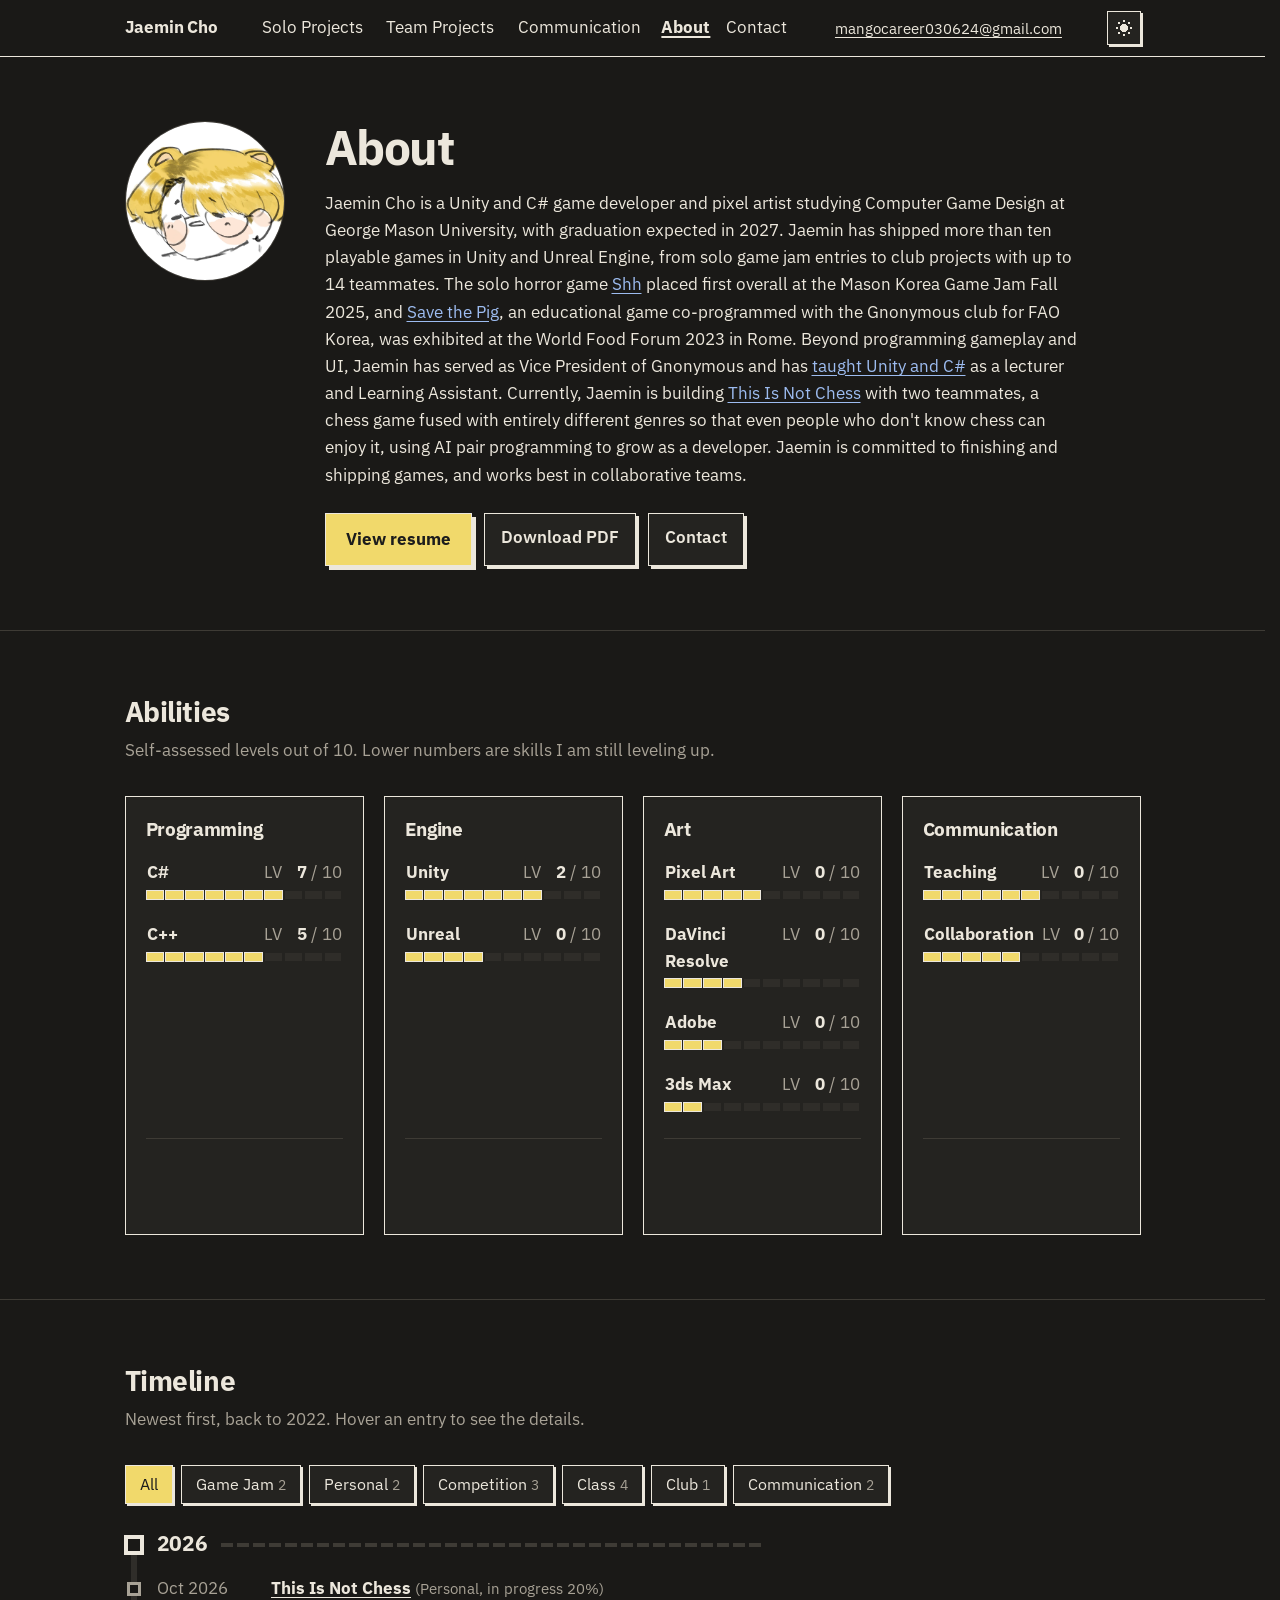
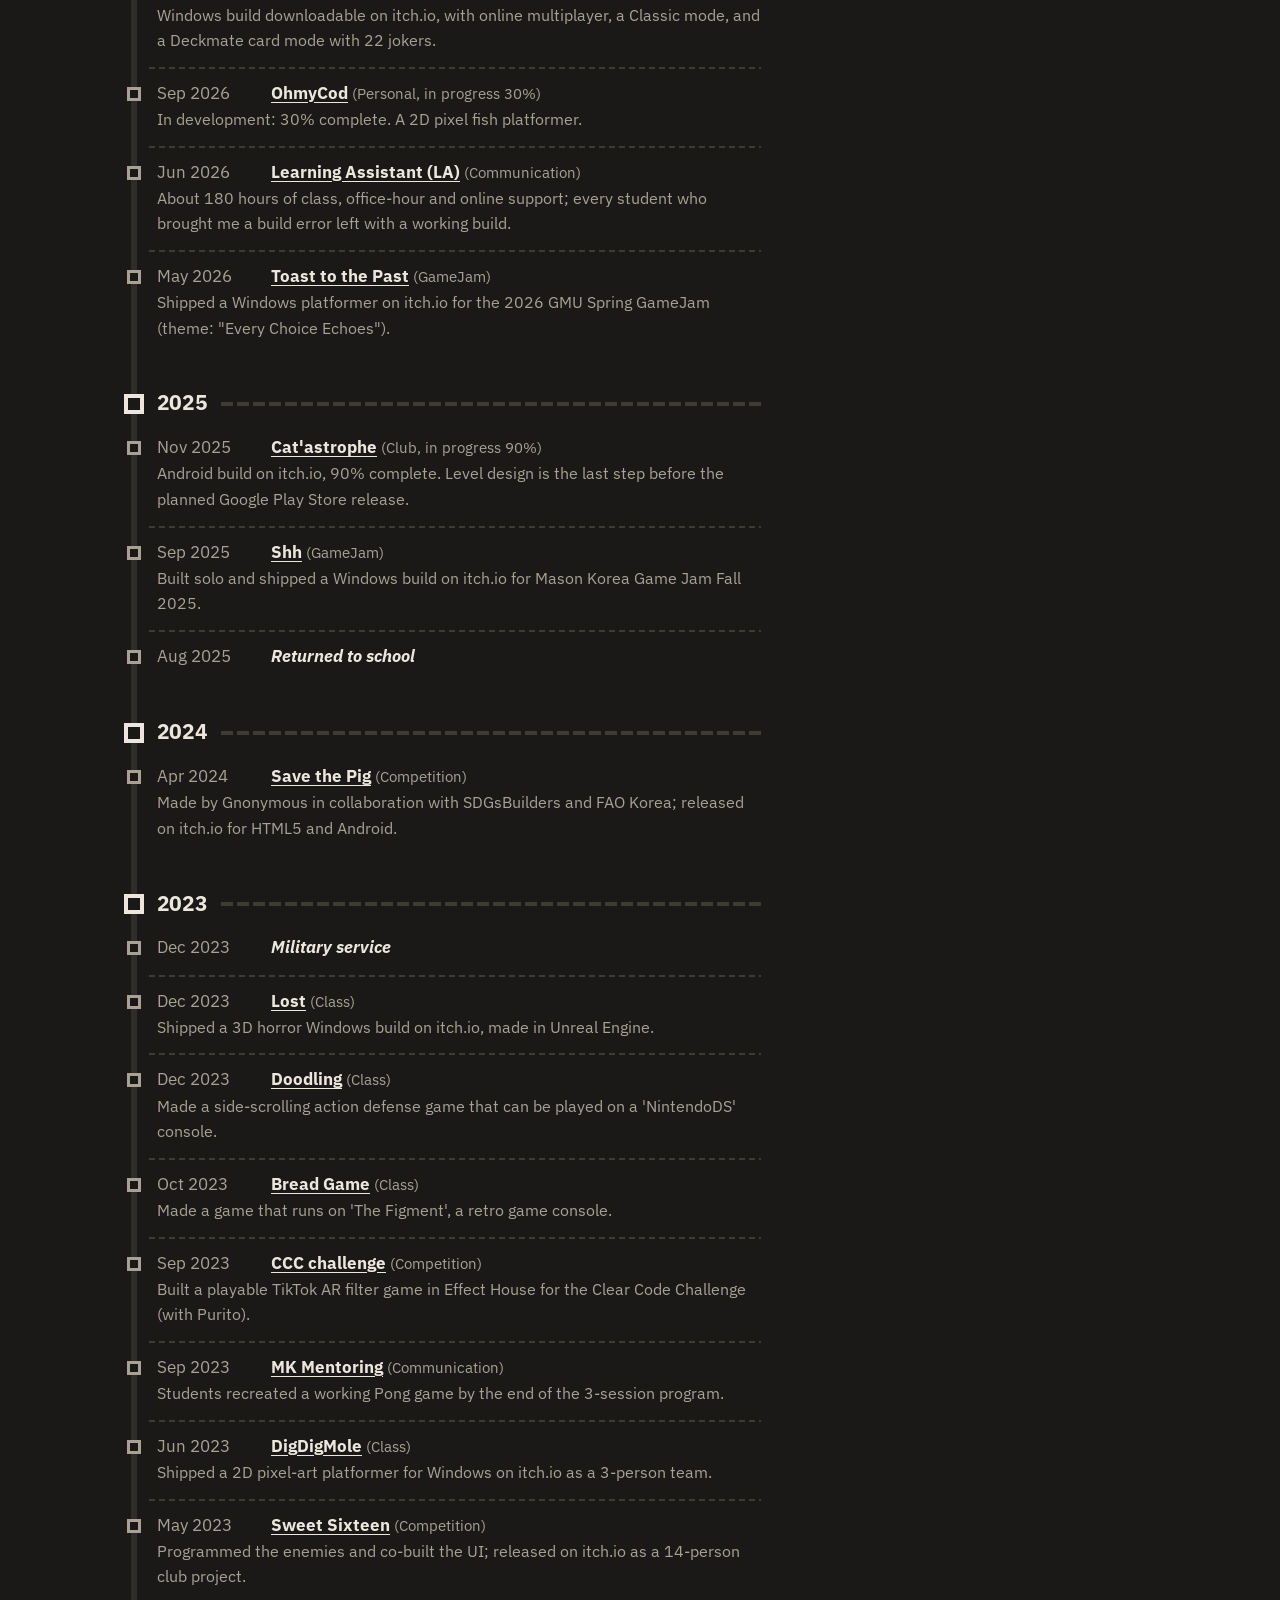
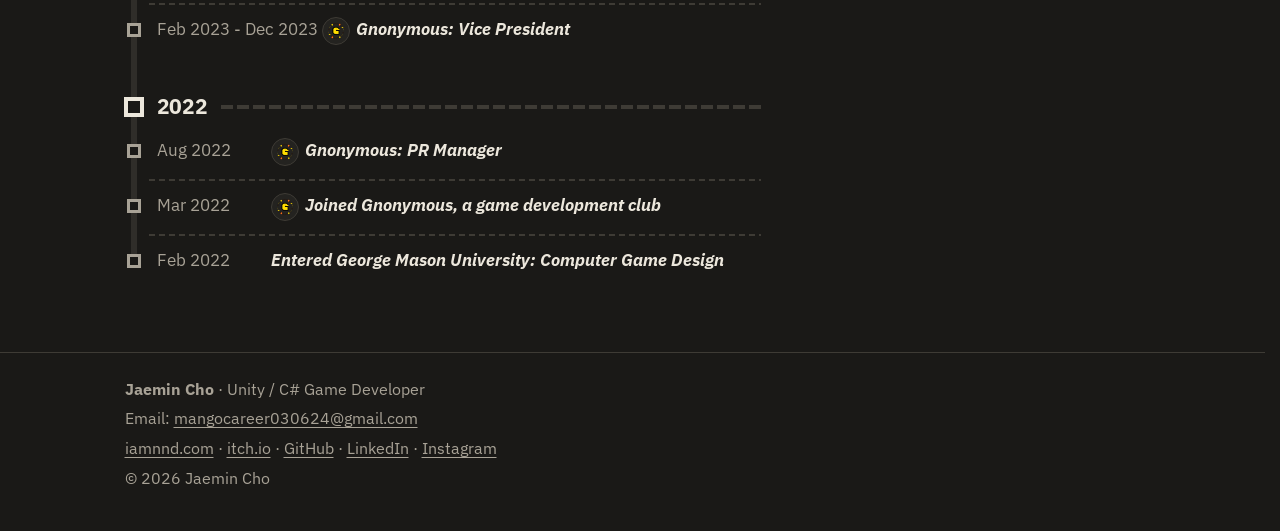
==== commit dc8fdb3a: "Stop the header from shifting when switching pages //#. Nav: every tab reserves its bold width with " ====
--- a/about.html
+++ b/about.html
@@ -23,11 +23,11 @@
       <a class="logo" href="index.html">Jaemin Cho</a>
       <nav aria-label="Main">
         <ul class="nav">
-          <li><a href="solo.html">Solo Projects</a></li>
-          <li><a href="team.html">Team Projects</a></li>
-          <li><a href="teaching.html">Communication</a></li>
-          <li><a href="about.html" aria-current="page">About</a></li>
-          <li><a href="contact.html">Contact</a></li>
+          <li><a href="solo.html" data-label="Solo Projects">Solo Projects</a></li>
+          <li><a href="team.html" data-label="Team Projects">Team Projects</a></li>
+          <li><a href="teaching.html" data-label="Communication">Communication</a></li>
+          <li><a href="about.html" aria-current="page" data-label="About">About</a></li>
+          <li><a href="contact.html" data-label="Contact">Contact</a></li>
         </ul>
       </nav>
       <a class="header-email" href="mailto:mangocareer030624@gmail.com">mangocareer030624@gmail.com</a>
--- a/css/style.css
+++ b/css/style.css
@@ -46,7 +46,8 @@
 
 *, *::before, *::after { box-sizing: border-box; }
 
-html { scroll-padding-top: 72px; }
+/* keep the scrollbar's space even on short pages (Contact), so the header doesn't shift between pages */
+html { scroll-padding-top: 72px; scrollbar-gutter: stable; }
 @media (prefers-reduced-motion: no-preference) {
   html { scroll-behavior: smooth; }
 }
@@ -93,18 +94,24 @@
 .header-inner { display: flex; align-items: center; justify-content: space-between; gap: 16px; min-height: 56px; }
 .logo { color: var(--text); font-weight: 700; letter-spacing: -0.01em; text-decoration: none; white-space: nowrap; }
 .site-header nav { min-width: 0; }
-.nav { display: flex; gap: 16px; overflow-x: auto; scrollbar-width: none; }
-.nav::-webkit-scrollbar { display: none; }
+.nav { display: flex; flex-wrap: wrap; gap: 0 16px; }
 .nav a {display: block; padding: 8px 0; color: var(--text); text-decoration: none; white-space: nowrap; }
 .nav a:hover, .nav a:focus-visible, .nav a[aria-current="page"] {text-decoration: underline; text-decoration-thickness: 2px;}
 .nav a[aria-current="page"] { font-weight: 700; }
+/* every tab reserves its bold width, so the current tab turning bold never pushes the others sideways */
+.nav a[data-label]::after {
+  content: attr(data-label);
+  display: block; height: 0; overflow: hidden; visibility: hidden;
+  font-weight: 700; pointer-events: none; user-select: none;
+}
 /* email always visible in the header on wide screens */
 .header-email { display: none; color: var(--text); font-size: 0.95rem; white-space: nowrap; }
 @media (min-width: 1000px) {
   .header-email { display: block; }
 }
 @media (max-width: 480px) {
-  .nav { gap: 12px; font-size: 1rem; }
+  .nav { gap: 0 14px; font-size: 1rem; }
+  .nav a { padding: 6px 0; }
 }
 /* light / dark switch (main.js adds it): a small pixel sun or moon sticker */
 .theme-toggle {
@@ -121,8 +128,8 @@
 .theme-toggle:hover, .theme-toggle:focus-visible { background: var(--hover); transform: translate(-2px, -2px); box-shadow: 4px 4px 0 var(--text); }
 .theme-toggle:active { transform: translate(2px, 2px); box-shadow: 0 0 0 var(--text); transition-duration: 0.05s; }
 @media (prefers-reduced-motion: reduce) { .theme-toggle { transition: none; } }
-/* small phones: logo and switch on the first line, menu scrolls below them */
-@media (max-width: 420px) {
+/* phones and narrow windows: logo and switch on the first line, the whole menu wraps below them so no tab is hidden */
+@media (max-width: 699px) {
   .header-inner { flex-wrap: wrap; gap: 0 16px; padding-top: 6px; }
   .theme-toggle { order: 1; margin-left: auto; width: 30px; height: 30px; }
   .site-header nav { order: 2; width: 100%; }
@@ -364,7 +371,6 @@
   box-shadow: 4px 4px 0 var(--text);
 }
 .mosaic-item .media { border-width: 0 0 1px; border-color: var(--text); }
-.mosaic-item .media-play span { padding: 4px 10px; font-size: 0.95rem; }
 /* bottom bar opens the project page */
 .mosaic-label {
   display: grid; grid-template-columns: 1fr auto; align-items: center; gap: 0 8px;
@@ -406,20 +412,30 @@
 /* hover preview (main.js hoverPreview): a silent gameplay loop swaps in over the cover at once, like an itch.io GIF */
 .hover-preview { position: absolute; inset: 0; width: 100%; height: 100%; object-fit: cover; pointer-events: none; opacity: 0; }
 .is-previewing .hover-preview { opacity: 1; }
-/* while it plays, the play chip steps aside to the corner so the gameplay shows */
-.is-previewing .media-play span { left: 12px; top: auto; bottom: 12px; transform: none; }
 /* small cards under the reel: the loop covers only the picture part */
 .hero-thumb { position: relative; }
 .hero-thumb .hover-preview { bottom: auto; height: auto; aspect-ratio: 16 / 9; }
+/* play chip: the same sticker button as the reel's "Watch with sound", bottom right so the cover stays clear */
 .media-play span {
   position: absolute;
-  left: 50%; top: 50%;
-  transform: translate(-50%, -50%);
-  padding: 8px 14px;
-  background: rgba(0, 0, 0, 0.75);
-  color: #fff;
-}
-.media-play:hover span, .media-play:focus-visible span { background: var(--yellow); color: var(--on-yellow); }
+  right: 12px; bottom: 12px;
+  padding: 6px 10px;
+  font-size: 0.95rem;
+  font-weight: 600;
+  border: 1px solid var(--text);
+  background: var(--surface);
+  color: var(--text);
+  box-shadow: 3px 3px 0 var(--text);
+  transition: transform var(--snap-time) var(--snap), box-shadow var(--snap-time) var(--snap);
+}
+.media-play:hover span, .media-play:focus-visible span { background: var(--hover); transform: translate(-3px, -3px); box-shadow: 6px 6px 0 var(--text); }
+.media-play:active span { transform: translate(3px, 3px); box-shadow: 0 0 0 var(--text); transition-duration: 0.05s; }
+/* with a mouse the chip only shows on hover (or keyboard focus); touch screens keep it so there is still a cue to tap */
+@media (hover: hover) and (pointer: fine) {
+  .media-play span { opacity: 0; }
+  .media:hover .media-play span, .tile:hover .media-play span, .mosaic-item:hover .media-play span,
+  .is-previewing .media-play span, .media-play:focus-visible span { opacity: 1; }
+}
 .media-empty {
   position: absolute;
   inset: 0;
@@ -689,41 +705,44 @@
    Category pages: every snap shows exactly one row of project cards, centred under the header.
    All cards have one fixed height (--card), the picture takes whatever the text leaves, and the gap between
    rows is the rest of the screen, so the row above and below sit just outside the view.
-   Every snap area fits on screen, which is what keeps mandatory snapping from getting stuck. */
+   Every snap area fits on screen, which is what keeps mandatory snapping from getting stuck.
+   Touchpads (Mac trackpad, precision touchpads) fight mandatory snapping: their smooth, inertial scroll gets yanked
+   to the next stop. main.js adds .free-scroll to <html> on the first touchpad-like wheel event, which turns the snap
+   and the screen-tall gaps off so the page scrolls freely like a normal page. */
 @media (hover: hover) and (pointer: fine) and (min-width: 900px) and (min-height: 640px) {
-  html:has(body[data-page="category"]) { scroll-snap-type: y mandatory; scroll-padding-top: 57px; }
-  body[data-page="category"] {
+  html:not(.free-scroll):has(body[data-page="category"]) { scroll-snap-type: y mandatory; scroll-padding-top: 57px; }
+  html:not(.free-scroll) body[data-page="category"] {
     --view: calc(100svh - 57px);                     /* screen below the sticky header */
     --card: min(calc(var(--view) - 64px), 640px);    /* at least 32px of air above and below a row */
   }
-  body[data-page="category"] #cat-list { row-gap: calc(var(--view) - var(--card)); }
-  body[data-page="category"] #cat-list .tile { height: var(--card); scroll-snap-align: center; }
-  body[data-page="category"] #cat-list .tile-media { aspect-ratio: auto; flex: 1 1 0; min-height: 180px; }
-  body[data-page="category"] .page-title { scroll-snap-align: start; scroll-margin-top: 48px; }
-  body[data-page="category"] .more-link { scroll-snap-align: center; }
-  body[data-page="category"] .site-footer { scroll-snap-align: end; }
+  html:not(.free-scroll) body[data-page="category"] #cat-list { row-gap: calc(var(--view) - var(--card)); }
+  html:not(.free-scroll) body[data-page="category"] #cat-list .tile { height: var(--card); scroll-snap-align: center; }
+  html:not(.free-scroll) body[data-page="category"] #cat-list .tile-media { aspect-ratio: auto; flex: 1 1 0; min-height: 180px; }
+  html:not(.free-scroll) body[data-page="category"] .page-title { scroll-snap-align: start; scroll-margin-top: 48px; }
+  html:not(.free-scroll) body[data-page="category"] .more-link { scroll-snap-align: center; }
+  html:not(.free-scroll) body[data-page="category"] .site-footer { scroll-snap-align: end; }
   /* the space between rows is now a full screen, so the banner after the last row needs no extra margin */
-  body[data-page="category"] .more-link { margin-top: calc(var(--view) - var(--card)); }
+  html:not(.free-scroll) body[data-page="category"] .more-link { margin-top: calc(var(--view) - var(--card)); }
 }
 /* Home: same rule, every stop fits on screen. Short sections are one stop each (hero, studio, contact);
    the two long ones (category portal, featured games) stop once per row of cards. */
 @media (hover: hover) and (pointer: fine) and (min-width: 900px) and (min-height: 640px) {
-  html:has(body[data-page="home"]) { scroll-snap-type: y mandatory; scroll-padding-top: 57px; }
-  body[data-page="home"] {
+  html:not(.free-scroll):has(body[data-page="home"]) { scroll-snap-type: y mandatory; scroll-padding-top: 57px; }
+  html:not(.free-scroll) body[data-page="home"] {
     --view: calc(100svh - 57px);
     --card: min(calc(var(--view) - 64px), 640px);
     --card-portal: min(calc(var(--view) - 64px), 540px);
   }
-  body[data-page="home"] .hero { scroll-snap-align: start; }
-  body[data-page="home"] .studio { scroll-snap-align: center; }
+  html:not(.free-scroll) body[data-page="home"] .hero { scroll-snap-align: start; }
+  html:not(.free-scroll) body[data-page="home"] .studio { scroll-snap-align: center; }
   /* no stop on the section titles: the first row's stop already shows its title above it */
-  body[data-page="home"] #portal { row-gap: calc(var(--view) - var(--card-portal)); }
-  body[data-page="home"] #portal .portal-item { height: var(--card-portal); scroll-snap-align: center; }
-  body[data-page="home"] #portal .portal-media { aspect-ratio: auto; flex: 1 1 0; min-height: 180px; }
-  body[data-page="home"] #featured-list { row-gap: calc(var(--view) - var(--card)); }
-  body[data-page="home"] #featured-list .tile { height: var(--card); scroll-snap-align: center; }
-  body[data-page="home"] #featured-list .tile-media { aspect-ratio: auto; flex: 1 1 0; min-height: 180px; }
-  body[data-page="home"] .site-footer { scroll-snap-align: end; }
+  html:not(.free-scroll) body[data-page="home"] #portal { row-gap: calc(var(--view) - var(--card-portal)); }
+  html:not(.free-scroll) body[data-page="home"] #portal .portal-item { height: var(--card-portal); scroll-snap-align: center; }
+  html:not(.free-scroll) body[data-page="home"] #portal .portal-media { aspect-ratio: auto; flex: 1 1 0; min-height: 180px; }
+  html:not(.free-scroll) body[data-page="home"] #featured-list { row-gap: calc(var(--view) - var(--card)); }
+  html:not(.free-scroll) body[data-page="home"] #featured-list .tile { height: var(--card); scroll-snap-align: center; }
+  html:not(.free-scroll) body[data-page="home"] #featured-list .tile-media { aspect-ratio: auto; flex: 1 1 0; min-height: 180px; }
+  html:not(.free-scroll) body[data-page="home"] .site-footer { scroll-snap-align: end; }
 }
 /* juice: tiles hop up into place once, in 4 hard steps, one column after another (main.js adds the classes) */
 @media (prefers-reduced-motion: no-preference) {
@@ -767,6 +786,10 @@
 .crumbs { margin-bottom: 16px; color: var(--muted); font-size: 1rem; }
 .project-head { display: flex; flex-direction: column; gap: 8px; margin-bottom: 24px; }
 .project-head .page-title { margin-bottom: 0; align-self: flex-start; }
+/* "In plain words" summary above the trailer */
+.plain { max-width: 760px; margin: 0 0 24px; padding: 14px 18px; background: var(--surface); border: 1px solid var(--text); border-left-width: 4px; }
+.plain p { margin: 0; font-size: 1.1rem; }
+.plain .plain-label { margin-bottom: 4px; color: var(--muted); font-family: var(--font-mono); font-size: 0.8rem; text-transform: uppercase; letter-spacing: 0.08em; }
 .project-grid { display: grid; gap: 24px; align-items: start; }
 @media (min-width: 900px) { .project-grid { grid-template-columns: minmax(0, 2fr) minmax(260px, 1fr); } }
 .project-grid--text { grid-template-columns: 1fr; max-width: 640px; }
@@ -793,7 +816,26 @@
 .project-quote figcaption { margin-top: 10px; color: var(--muted); font-size: 1rem; }
 .gallery figure { margin: 0; }
 .gallery figcaption { margin-top: 10px; color: var(--muted); font-size: 1rem; }
-.pager { display: flex; flex-wrap: wrap; justify-content: space-between; gap: 12px; margin-top: 40px; }
+.pager { display: flex; flex-wrap: wrap; justify-content: space-between; gap: 12px; margin-top: 24px; }
+/* big "Next project" banner at the end of a project page (same look as the "More projects" banner) */
+.next-link { margin-top: 56px; }
+.next-link .portal-text { display: -webkit-box; -webkit-line-clamp: 3; -webkit-box-orient: vertical; overflow: hidden; }
+/* floating "Back to top" button on project pages (main.js adds it) */
+.to-top {
+  position: fixed; right: 16px; bottom: 16px; z-index: 6;
+  display: inline-flex; align-items: center; gap: 6px;
+  min-height: 44px; padding: 0 14px;
+  border: 1px solid var(--text); background: var(--surface); color: var(--text);
+  font: inherit; font-size: 0.95rem; font-weight: 700;
+  box-shadow: 3px 3px 0 var(--text); cursor: pointer;
+  transition: transform var(--snap-time) var(--snap), box-shadow var(--snap-time) var(--snap);
+}
+.to-top[hidden] { display: none; }
+.to-top svg { image-rendering: pixelated; shape-rendering: crispEdges; }
+.to-top:hover, .to-top:focus-visible { background: var(--hover); transform: translate(-2px, -2px); box-shadow: 5px 5px 0 var(--text); }
+.to-top:active { transform: translate(3px, 3px); box-shadow: 0 0 0 var(--text); transition-duration: 0.05s; }
+@media (min-width: 768px) { .to-top { right: 24px; bottom: 24px; } }
+@media (prefers-reduced-motion: reduce) { .to-top { transition: none; } }
 
 /* about page */
 .about-grid { display: grid; gap: 24px; align-items: start; }
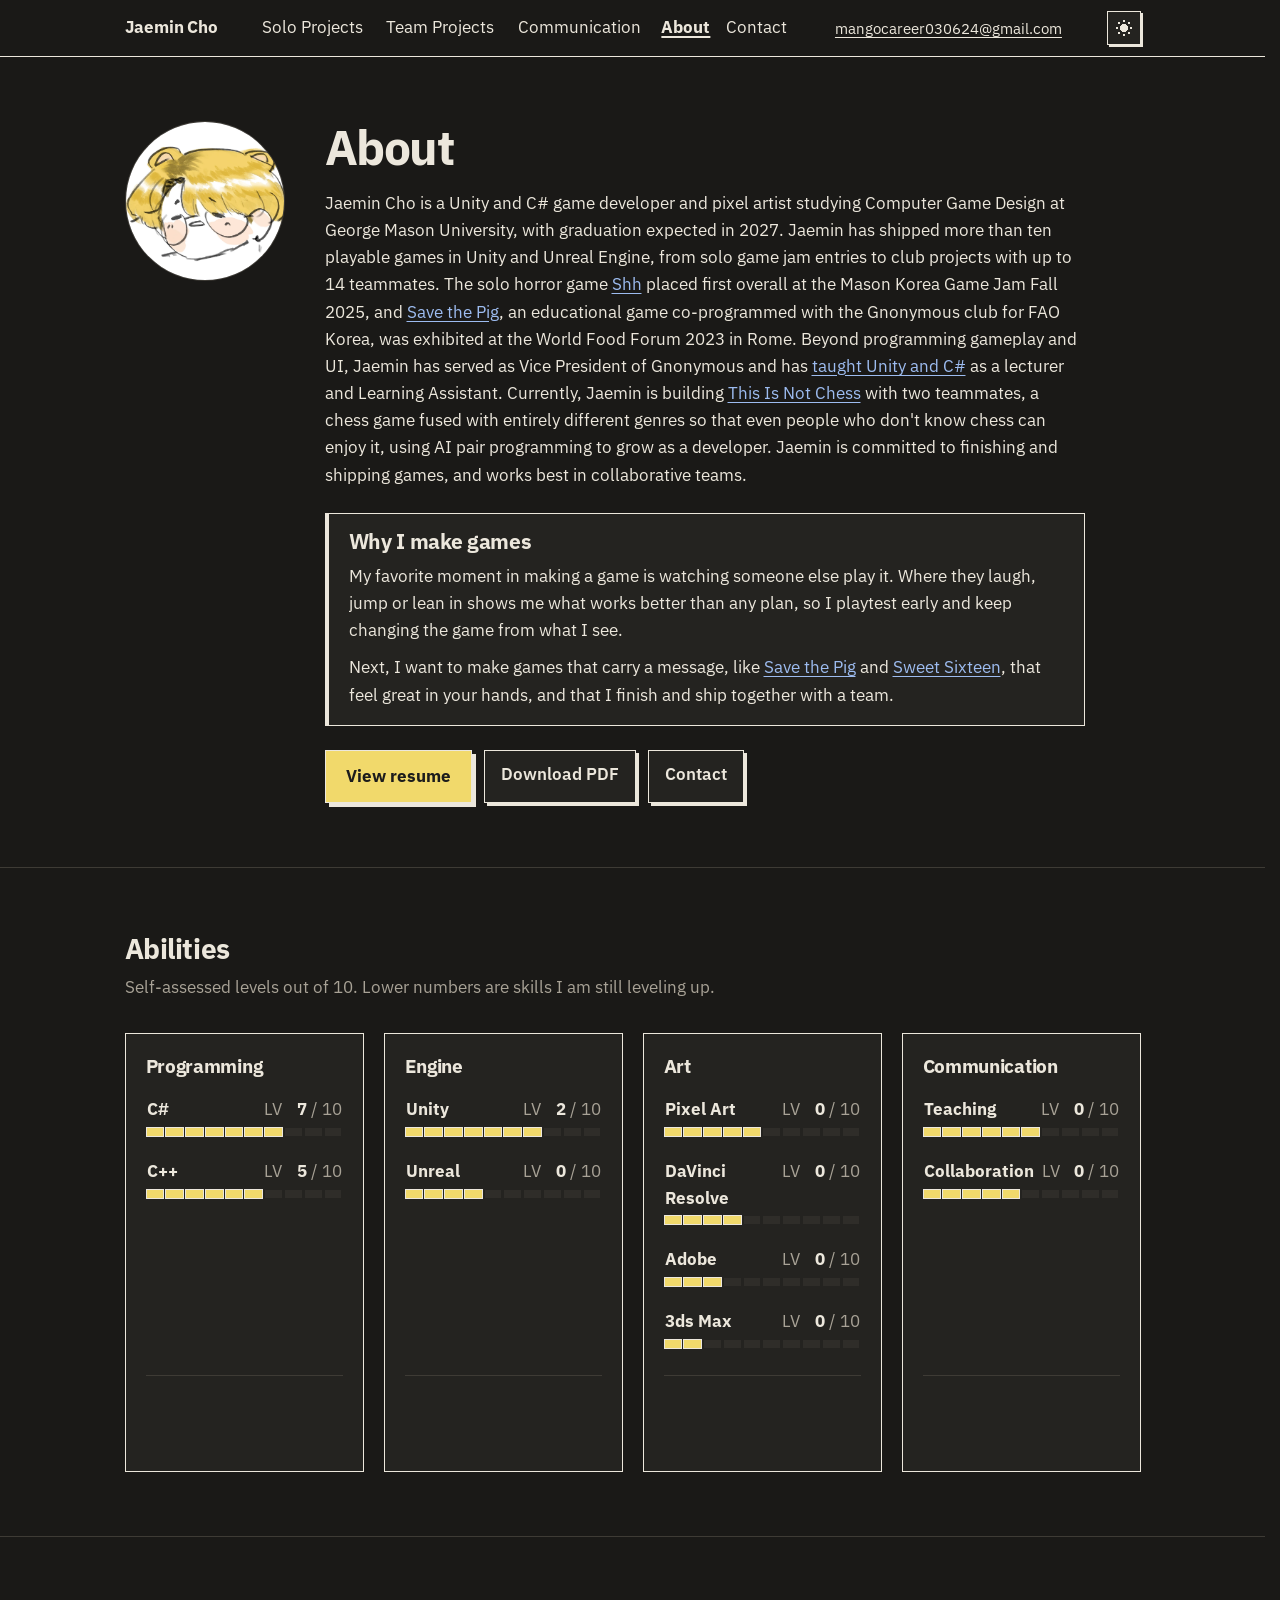
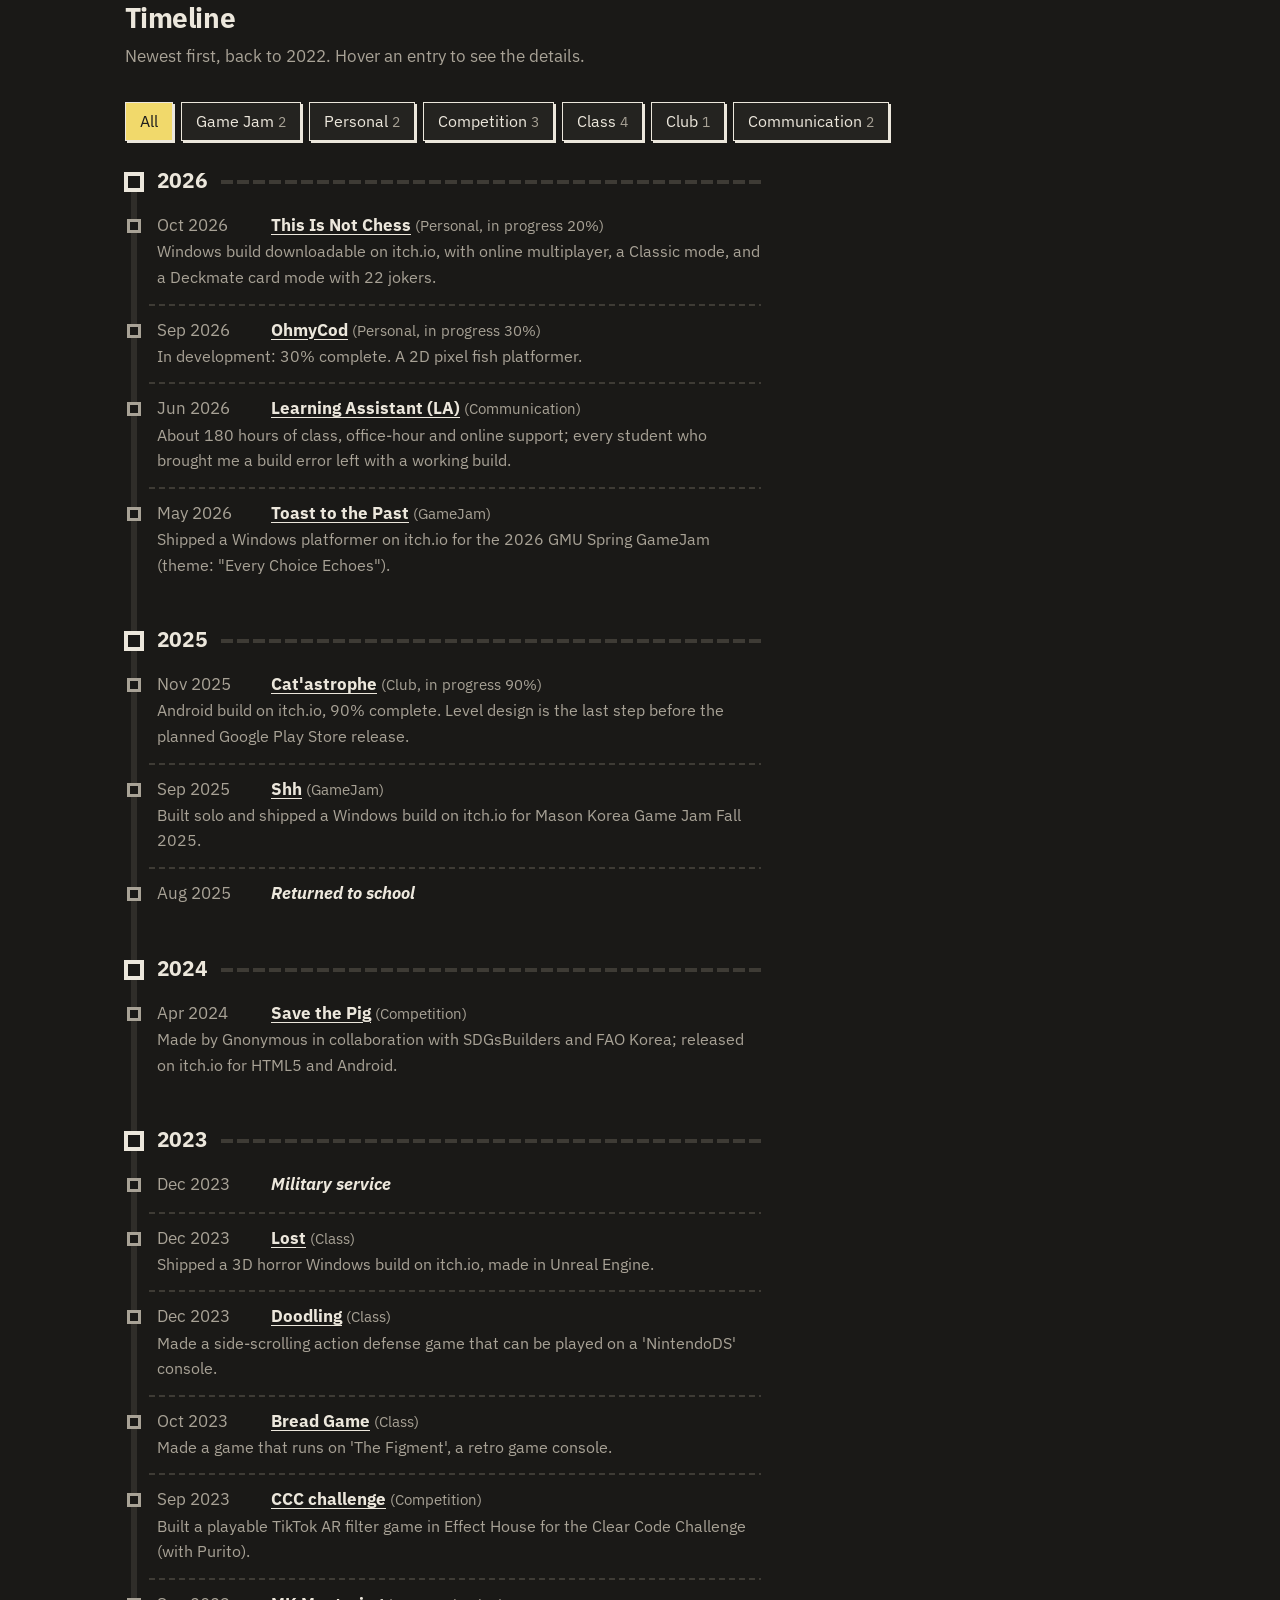
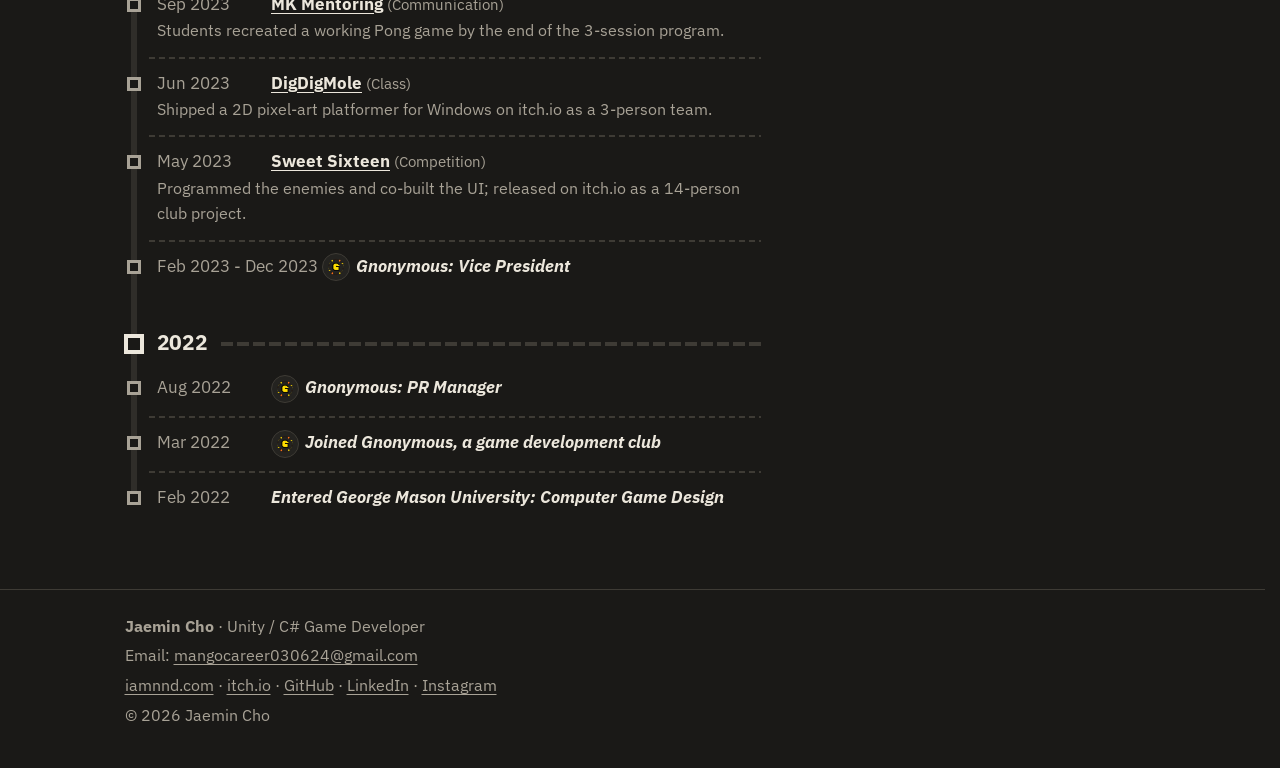
==== commit ee8219fe: "Add plain-language summaries for every project, Why I make games on About and a CCC hover clip //#. " ====
--- a/about.html
+++ b/about.html
@@ -41,6 +41,11 @@
         <div>
           <h1 class="page-title" id="about-title">About</h1>
           <p class="bio">Jaemin Cho is a Unity and C# game developer and pixel artist studying Computer Game Design at George Mason University, with graduation expected in 2027. Jaemin has shipped more than ten playable games in Unity and Unreal Engine, from solo game jam entries to club projects with up to 14 teammates. The solo horror game <a href="project.html?id=shh">Shh</a> placed first overall at the Mason Korea Game Jam Fall 2025, and <a href="project.html?id=save-the-pig">Save the Pig</a>, an educational game co-programmed with the Gnonymous club for FAO Korea, was exhibited at the World Food Forum 2023 in Rome. Beyond programming gameplay and UI, Jaemin has served as Vice President of Gnonymous and has <a href="teaching.html">taught Unity and C#</a> as a lecturer and Learning Assistant. Currently, Jaemin is building <a href="project.html?id=this-is-not-chess">This Is Not Chess</a> with two teammates, a chess game fused with entirely different genres so that even people who don't know chess can enjoy it, using AI pair programming to grow as a developer. Jaemin is committed to finishing and shipping games, and works best in collaborative teams.</p>
+          <div class="why">
+            <h2>Why I make games</h2>
+            <p>My favorite moment in making a game is watching someone else play it. Where they laugh, jump or lean in shows me what works better than any plan, so I playtest early and keep changing the game from what I see.</p>
+            <p>Next, I want to make games that carry a message, like <a href="project.html?id=save-the-pig">Save the Pig</a> and <a href="project.html?id=sweet-sixteen">Sweet Sixteen</a>, that feel great in your hands, and that I finish and ship together with a team.</p>
+          </div>
           <p class="actions">
             <a class="button button--primary" href="resume.html" target="_blank" rel="noopener">View resume</a>
             <a class="button" href="Jaemin_Cho_Resume.pdf" target="_blank" rel="noopener">Download PDF</a>
--- a/css/style.css
+++ b/css/style.css
@@ -141,6 +141,11 @@
 .lead { color: var(--muted); max-width: none; margin-bottom: 32px; }
 .eyebrow { color: var(--muted); font-family: var(--font-mono); font-size: 0.85rem; letter-spacing: 0.02em; margin: 16px 0 8px; }
 .about .bio { max-width: 760px; margin: 16px 0 24px; }
+/* "Why I make games": a short personal story under the bio */
+.about .why { max-width: 760px; margin: 0 0 24px; padding: 16px 20px; background: var(--surface); border: 1px solid var(--text); border-left-width: 4px; }
+.about .why h2 { font-size: 1.3rem; margin: 0 0 8px; }
+.about .why p { margin: 0 0 10px; }
+.about .why p:last-child { margin-bottom: 0; }
 .todo { color: var(--todo); font-style: italic; }
 
 /* hard "sticker" shadow means "you can press this": buttons, cards that link, players.
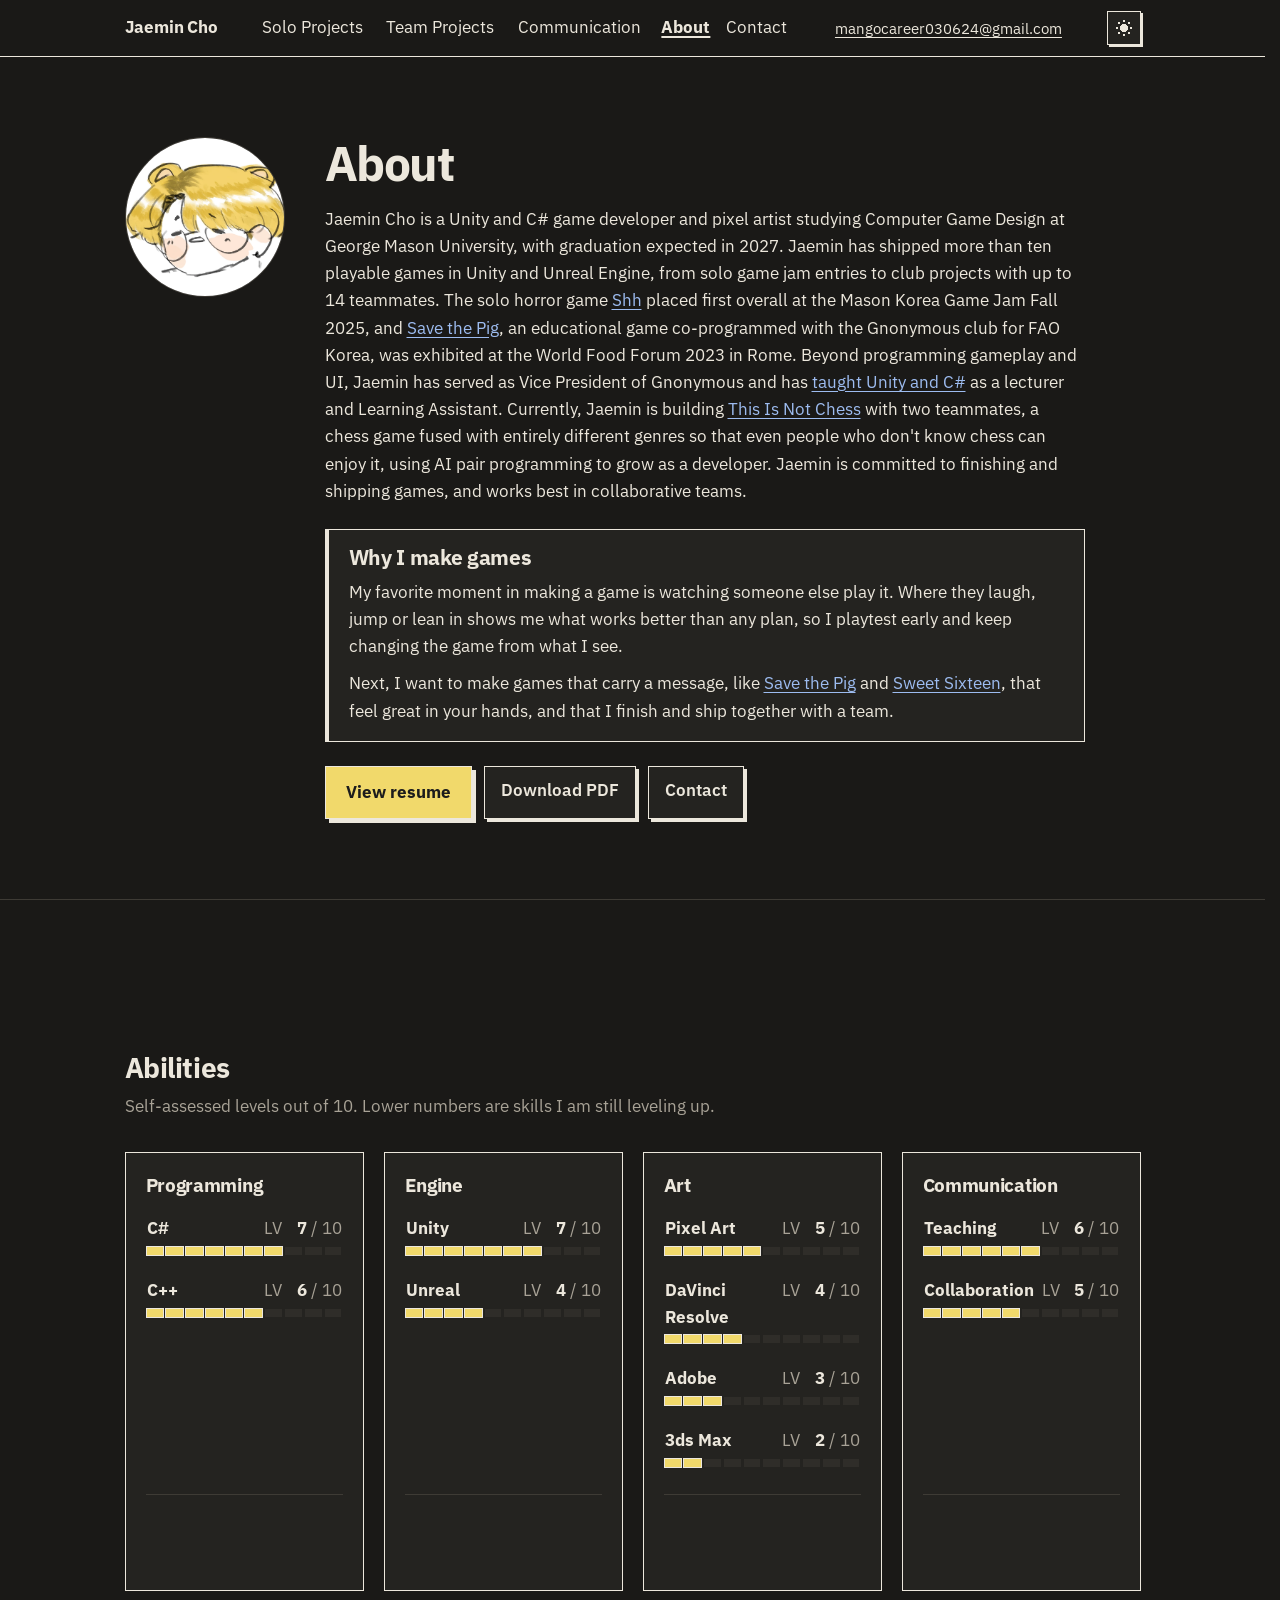
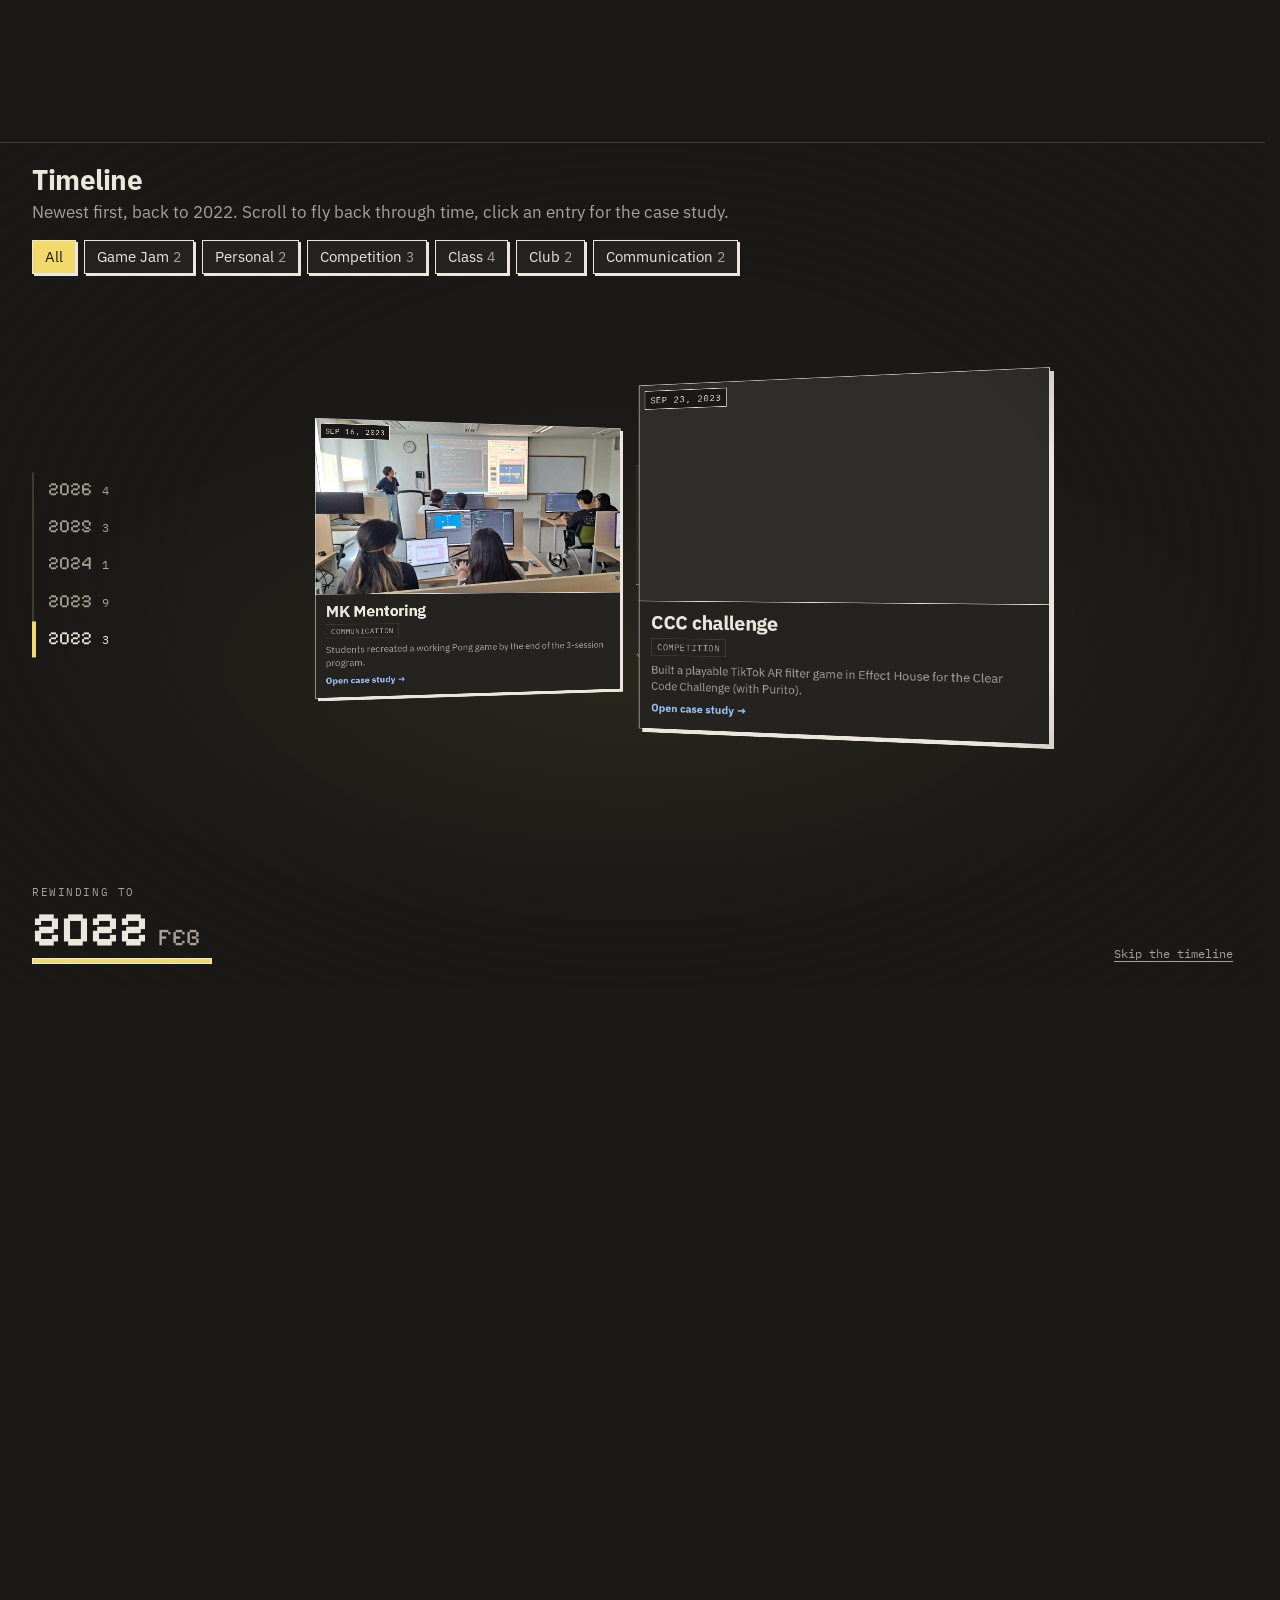
==== commit 3b48b51c: "Turn the About timeline into a 3D flight back through time //#. Timeline: the section pins under the" ====
--- a/about.html
+++ b/about.html
@@ -5,6 +5,7 @@
   <meta name="viewport" content="width=device-width, initial-scale=1">
   <!-- theme chosen with the header toggle, applied before paint so the page never flashes the other theme -->
   <script>try { var t = localStorage.getItem("theme"); if (t === "dark" || t === "light") document.documentElement.dataset.theme = t; } catch (e) {}</script>
+  <script>if (matchMedia("(prefers-reduced-motion: reduce)").matches) document.documentElement.classList.add("tl3d-off");</script>
   <title>About · Jaemin Cho</title>
   <meta name="description" content="About Jaemin Cho: bio, skills, resume and a timeline from 2022 to now.">
   <link rel="icon" href="data:,">
@@ -14,6 +15,7 @@
   <link rel="stylesheet" href="css/style.css">
   <script src="js/data.js" defer></script>
   <script src="js/main.js" defer></script>
+  <script src="js/timeline3d.js" defer></script>
 </head>
 <body data-page="about">
   <a class="skip-link" href="#main">Skip to content</a>
@@ -63,9 +65,36 @@
       </div>
     </section>
 
-    <section class="section" id="timeline" aria-labelledby="timeline-title">
-      <div class="container">
-        <h2 id="timeline-title">Timeline</h2>
+    <!-- 3D timeline: the section pins while you scroll through it, and the scroll drives a camera back through time.
+         With reduced motion the classic list below is shown instead (timeline3d.js never builds the space). -->
+    <section class="section tl3d-section" id="timeline" aria-labelledby="timeline-title">
+      <div class="tl3d" id="tl3d">
+        <div class="tl3d-stage" id="tl3d-stage">
+          <canvas class="tl3d-canvas" id="tl3d-canvas" aria-hidden="true"></canvas>
+          <div class="tl3d-viewport"><div class="tl3d-world" id="tl3d-world"></div></div>
+          <div class="tl3d-fade" aria-hidden="true"></div>
+
+          <!-- title, lead and filters sit inside the pinned stage, so the whole timeline fits one screen -->
+          <div class="tl3d-head">
+            <h2 id="timeline-title">Timeline</h2>
+            <p class="tl3d-lead">Newest first, back to 2022. Scroll to fly back through time, click an entry for the case study.</p>
+            <div class="tl3d-tabs" id="tl3d-tabs" role="group" aria-label="Filter timeline"></div>
+          </div>
+          <nav class="tl3d-years" aria-label="Jump to year"><ol id="tl3d-years"></ol></nav>
+          <div class="tl3d-clock" aria-hidden="true">
+            <span class="tl3d-clock-label">Rewinding to</span>
+            <span class="tl3d-clock-date"><b id="tl3d-year">2026</b><i id="tl3d-month">OCT</i></span>
+            <span class="tl3d-clock-bar"><span id="tl3d-progress"></span></span>
+          </div>
+          <p class="tl3d-hint" id="tl3d-hint" aria-hidden="true">Scroll to rewind <span>&#8595;</span></p>
+          <a class="tl3d-skip" href="#tl3d-after">Skip the timeline</a>
+        </div>
+      </div>
+      <span id="tl3d-after"></span>
+
+      <!-- classic list (main.js fills it). Hidden while the 3D timeline runs. -->
+      <div class="container tl-classic">
+        <h2>Timeline</h2>
         <p class="lead">Newest first, back to 2022. Hover an entry to see the details.</p>
         <div class="tl-tabs" id="tl-tabs" role="group" aria-label="Filter timeline"></div>
         <div class="tl-layout">
--- a/css/style.css
+++ b/css/style.css
@@ -297,22 +297,22 @@
   .hero-thumbs { grid-template-columns: 1fr 1fr; }
 }
 
-/* claims with links to the proof: small sticker cards */
-.proof { display: grid; grid-template-columns: 1fr 1fr; gap: 12px; margin: 0 0 24px; }
+/* claims with links to the proof: plain text under a rule, not boxes, so the reel and the game cards
+   are the only stickers in the hero. Hover marks the title like a highlighter. */
+.proof { display: grid; grid-template-columns: 1fr 1fr; gap: 12px 24px; margin: 0 0 24px; }
 .proof-card {
-  display: flex; flex-direction: column; gap: 2px; height: 100%;
-  padding: 10px 12px;
-  background: var(--surface);
-  border: 1px solid var(--text);
-  box-shadow: 3px 3px 0 var(--text);
+  display: flex; flex-direction: column; gap: 4px; height: 100%;
+  padding: 10px 0 0;
+  border-top: 1px solid var(--line);
   color: var(--text);
   text-decoration: none;
-  transition: transform var(--snap-time) var(--snap), box-shadow var(--snap-time) var(--snap);
-}
-.proof-card b { font-size: 1.1rem; line-height: 1.2; letter-spacing: -0.01em; }
+  transition: border-color var(--snap-time) var(--snap);
+}
+.proof-card b { align-self: flex-start; padding: 0 3px; margin-left: -3px; font-size: 1.1rem; line-height: 1.3; letter-spacing: -0.01em; transition: background-color var(--snap-time) var(--snap); }
 .proof-card span { color: var(--muted); font-size: 0.9rem; line-height: 1.35; }
-.proof-card:hover, .proof-card:focus-visible { background: var(--hover); transform: translate(-3px, -3px); box-shadow: 6px 6px 0 var(--text); }
-.proof-card:active { transform: translate(3px, 3px); box-shadow: 0 0 0 var(--text); transition-duration: 0.05s; }
+.proof-card:hover, .proof-card:focus-visible { border-top-color: var(--text); }
+.proof-card:hover b, .proof-card:focus-visible b { background: var(--hover); color: var(--on-yellow); }
+:root:not([data-theme="light"]) .proof-card:hover b, :root:not([data-theme="light"]) .proof-card:focus-visible b { background: var(--yellow-strong); }
 /* the claims are the proof: they unlock one by one on load, like achievements */
 @media (prefers-reduced-motion: no-preference) {
   .proof li { animation: unlock 0.36s steps(4, end) backwards; animation-delay: calc(0.25s + var(--i, 0) * 0.12s); }
@@ -352,9 +352,10 @@
   }
   .hero .proof { grid-column: 1 / 3; }
   .hero .hero-thumbs { grid-column: 4 / 6; }
-  .hero .hero-contact { grid-row: 5; grid-column: 1 / 3; margin: 12px 0 8px; }
+  /* email sits on the name line, top right above the reel, so the hero spends one row less and fits on one screen */
+  .hero .hero-contact { grid-row: 1; grid-column: 4 / 6; justify-self: end; align-self: end; margin: 0 0 2px; font-size: 0.95rem; }
   .hero .hero-caption { grid-row: 5; grid-column: 4 / 6; margin: 12px 0 0; }
-  .hero .actions { grid-row: 6; grid-column: 1 / 3; }
+  .hero .actions { grid-row: 5; grid-column: 1 / 3; margin-top: 12px; }
   /* game cards lie on their side to match the proof cards: picture on the left half, title on the right.
      The picture is absolutely placed so it never decides the row height; the proof card text does. */
   .hero .hero-thumb { display: block; min-height: 84px; padding-left: 50%; }
@@ -461,10 +462,22 @@
 /* negative side margin keeps the text aligned with the card heading while the highlight bleeds out */
 .skill { display: block; width: calc(100% + 16px); margin: 0 -8px; padding: 6px 8px; border: 1px solid transparent; background: none; color: inherit; font-size: 1.05rem; text-align: left; cursor: pointer; }
 .skill { transition: transform var(--snap-time) var(--snap), box-shadow var(--snap-time) var(--snap); }
-.skill:hover, .skill:focus-visible { background: var(--hover); border-color: var(--line); }
-.skill[aria-pressed="true"] { background: var(--yellow-strong); color: var(--on-yellow); border-color: var(--text); box-shadow: 2px 2px 0 var(--text); }
+/* hover lifts the row like a sticker being picked up */
+.skill:hover, .skill:focus-visible { background: var(--hover); border-color: var(--line); transform: translate(-2px, -2px); box-shadow: 2px 2px 0 var(--line); }
+/* pinned row is a yellow fill: every colour inside (name, LV, gauge) switches to dark ink so it reads in both themes */
+.skill[aria-pressed="true"] {
+  --text: var(--on-yellow); --muted: #5e5642; --placeholder: rgba(28, 28, 28, 0.16);
+  background: var(--yellow-strong); color: var(--on-yellow); border-color: var(--on-yellow);
+  box-shadow: 2px 2px 0 var(--sticker, var(--on-yellow));
+}
+:root:not([data-theme="light"]) .skill[aria-pressed="true"] { --sticker: #ece7dc; border-color: #ece7dc; }
+.skill[aria-pressed="true"] .bar i.on { background: var(--on-yellow); box-shadow: none; }
+.skill[aria-pressed="true"] .bar i.next { outline-color: var(--on-yellow); }
 .skill:active { transform: translate(2px, 2px); box-shadow: none; transition-duration: 0.05s; }
 .skill-info { padding-top: 12px; border-top: 1px solid var(--line); min-height: calc(4.2em + 12px); font-size: 0.95rem; line-height: 1.4; }
+/* description pops in each time it changes, like a dialogue box line */
+.skill-info.say { animation: say-in 0.24s steps(3); }
+@keyframes say-in { 0% { opacity: 0; transform: translateY(6px); } }
 .skill-top { display: flex; justify-content: space-between; gap: 8px; }
 .skill-top b { font-weight: 700; }
 .skill-top span { color: var(--muted); }
@@ -476,10 +489,24 @@
 .bar i.on { background: var(--yellow-strong); box-shadow: 0 0 0 1px var(--text); }
 /* blocks light up one at a time once the card scrolls into view (main.js adds .in-view and ticks the LV number) */
 .js-anim .skill-group:not(.in-view) .bar i.on { background: var(--placeholder); box-shadow: none; }
-.js-anim .skill-group.in-view .bar i.on { animation: seg-on 0.2s steps(2) backwards; animation-delay: calc(var(--base, 0ms) + (var(--k) + 1) * 90ms); }
+.js-anim .skill-group.in-view:not(.filled) .bar i.on { animation: seg-on 0.2s steps(2) backwards; animation-delay: calc(var(--base, 0ms) + (var(--k) + 1) * 90ms); }
 .lv.lvup b { animation: lv-pop 0.45s steps(3); }
 @keyframes seg-on { 0% { background: var(--placeholder); box-shadow: none; } 50% { background: #fffbe0; box-shadow: 0 0 0 1px var(--text); transform: scaleY(1.6); } }
-@keyframes lv-pop { 40% { transform: scale(1.5); color: #a37a00; } }
+@keyframes lv-pop { 40% { transform: scale(1.5); color: var(--lv-pop, #a37a00); } }
+:root:not([data-theme="light"]) { --lv-pop: var(--yellow-strong); }
+/* the block right after the last lit one is "next level": an outline that blinks while the row is hovered */
+.bar i.next { outline: 1px dashed transparent; outline-offset: -1px; }
+@media (prefers-reduced-motion: no-preference) {
+  /* hover: a light wave runs along the lit blocks, then the next-level block blinks */
+  .skill:hover .bar i.on, .skill:focus-visible .bar i.on { animation: seg-wave 0.36s steps(3); animation-delay: calc(var(--k) * 40ms); }
+  .skill:hover .bar i.next, .skill:focus-visible .bar i.next { animation: next-blink 0.8s steps(1) infinite; animation-delay: 0.3s; }
+  .skill:hover .lv b, .skill:focus-visible .lv b { animation: lv-pop 0.36s steps(3); }
+  /* pinning a skill makes its gauge jump once */
+  .skill[aria-pressed="true"] .bar i.on { animation: seg-jump 0.3s steps(3); animation-delay: calc(var(--k) * 30ms); }
+}
+@keyframes seg-wave { 50% { background: #fffbe0; transform: scaleY(1.6); } }
+@keyframes seg-jump { 50% { transform: translateY(-3px); } }
+@keyframes next-blink { 0% { outline-color: var(--text); } 50% { outline-color: transparent; } }
 .skill p { color: var(--muted); font-size: 0.95rem; line-height: 1.4; }
 
 /* timeline */
@@ -635,9 +662,8 @@
 .tag { display: inline-block; padding: 0 7px; border: 1px solid var(--text); background: var(--surface); color: var(--text); font-family: var(--font-mono); font-size: 0.75rem; font-weight: 500; letter-spacing: 0.04em; line-height: 1.7; text-transform: uppercase; white-space: nowrap; }
 .tag--engine { background: var(--text); color: var(--bg); }
 
-/* Home portal: one big thumbnail per sub-page */
-.portal { display: grid; gap: 32px; grid-template-columns: repeat(auto-fit, minmax(min(100%, 340px), 1fr)); }
-.portal-item, .tile {
+/* project card on category pages */
+.tile {
   display: flex; flex-direction: column; height: 100%;
   background: var(--surface);
   border: 1px solid var(--text);
@@ -646,18 +672,7 @@
   text-decoration: none;
   transition: transform var(--snap-time) var(--snap), box-shadow var(--snap-time) var(--snap);
 }
-.portal-item:hover, .portal-item:focus-visible, .tile:hover { transform: translate(-4px, -4px); box-shadow: 8px 8px 0 var(--text); }
-.portal-item:active { transform: translate(4px, 4px); box-shadow: 0 0 0 var(--text); transition-duration: 0.05s; }
-.portal-media {
-  position: relative;
-  display: block;
-  aspect-ratio: 16 / 10;
-  overflow: hidden;
-  background: var(--placeholder);
-  border-bottom: 1px solid var(--text);
-}
-.portal-media img { position: absolute; inset: 0; width: 100%; height: 100%; object-fit: cover; transition: transform 0.3s var(--ease-out); }
-.portal-item:hover img, .portal-item:focus-visible img { transform: scale(1.05); }
+.tile:hover { transform: translate(-4px, -4px); box-shadow: 8px 8px 0 var(--text); }
 /* picture that links to the project page (no trailer to play) */
 .media-link { position: absolute; inset: 0; display: block; }
 .tile-placeholder {
@@ -671,11 +686,10 @@
   font-weight: 700;
   line-height: 1.25;
 }
-.portal-body, .tile-body { display: flex; flex-direction: column; gap: 8px; padding: 16px; flex: 1; }
-.portal-title { font-size: 1.4rem; font-weight: 700; letter-spacing: -0.015em; line-height: 1.2; }
+.tile-body { display: flex; flex-direction: column; gap: 8px; padding: 16px; flex: 1; }
+/* "5 projects" label (browse row, More projects banner) */
 .portal-count { display: inline-block; padding: 0 7px; margin-left: 6px; border: 1px solid var(--text); font-family: var(--font-mono); font-size: 0.75rem; font-weight: 500; letter-spacing: 0.04em; line-height: 1.7; text-transform: uppercase; white-space: nowrap; vertical-align: middle; }
 .portal-text { color: var(--muted); font-size: 1rem; }
-.portal-go { margin-top: auto; font-weight: 700; }
 
 /* project thumbnails on category pages */
 .tiles { display: grid; gap: 24px; grid-template-columns: repeat(auto-fill, minmax(min(100%, 280px), 1fr)); }
@@ -723,30 +737,32 @@
   html:not(.free-scroll) body[data-page="category"] #cat-list { row-gap: calc(var(--view) - var(--card)); }
   html:not(.free-scroll) body[data-page="category"] #cat-list .tile { height: var(--card); scroll-snap-align: center; }
   html:not(.free-scroll) body[data-page="category"] #cat-list .tile-media { aspect-ratio: auto; flex: 1 1 0; min-height: 180px; }
+  /* the text keeps its own height, so all the spare room goes to the picture instead of a gap above the button */
+  html:not(.free-scroll) body[data-page="category"] #cat-list .tile-body { flex: none; }
   html:not(.free-scroll) body[data-page="category"] .page-title { scroll-snap-align: start; scroll-margin-top: 48px; }
   html:not(.free-scroll) body[data-page="category"] .more-link { scroll-snap-align: center; }
   html:not(.free-scroll) body[data-page="category"] .site-footer { scroll-snap-align: end; }
   /* the space between rows is now a full screen, so the banner after the last row needs no extra margin */
   html:not(.free-scroll) body[data-page="category"] .more-link { margin-top: calc(var(--view) - var(--card)); }
 }
-/* Home: same rule, every stop fits on screen. Short sections are one stop each (hero, studio, contact);
-   the two long ones (category portal, featured games) stop once per row of cards. */
+/* Home: same rule, every stop fits on screen. Each section is one stop, one screen tall. */
 @media (hover: hover) and (pointer: fine) and (min-width: 900px) and (min-height: 640px) {
   html:not(.free-scroll):has(body[data-page="home"]) { scroll-snap-type: y mandatory; scroll-padding-top: 57px; }
   html:not(.free-scroll) body[data-page="home"] {
     --view: calc(100svh - 57px);
-    --card: min(calc(var(--view) - 64px), 640px);
-    --card-portal: min(calc(var(--view) - 64px), 540px);
   }
-  html:not(.free-scroll) body[data-page="home"] .hero { scroll-snap-align: start; }
-  html:not(.free-scroll) body[data-page="home"] .studio { scroll-snap-align: center; }
-  /* no stop on the section titles: the first row's stop already shows its title above it */
-  html:not(.free-scroll) body[data-page="home"] #portal { row-gap: calc(var(--view) - var(--card-portal)); }
-  html:not(.free-scroll) body[data-page="home"] #portal .portal-item { height: var(--card-portal); scroll-snap-align: center; }
-  html:not(.free-scroll) body[data-page="home"] #portal .portal-media { aspect-ratio: auto; flex: 1 1 0; min-height: 180px; }
-  html:not(.free-scroll) body[data-page="home"] #featured-list { row-gap: calc(var(--view) - var(--card)); }
-  html:not(.free-scroll) body[data-page="home"] #featured-list .tile { height: var(--card); scroll-snap-align: center; }
-  html:not(.free-scroll) body[data-page="home"] #featured-list .tile-media { aspect-ratio: auto; flex: 1 1 0; min-height: 180px; }
+  /* the hero is one stop and must fit on one screen: tighter padding here, and main.js (fitHero) narrows it
+     on short windows. The stop is the very top of the page (the huge margin pushes it above 0, which clamps to 0),
+     so coming back up always shows the name line. */
+  /* hero and studio are each exactly one screen tall, so the next section never peeks in */
+  html:not(.free-scroll) body[data-page="home"] .hero { padding: 24px 0; min-height: var(--view); }
+  html:not(.free-scroll) body[data-page="home"] .hero .eyebrow { scroll-snap-align: start; scroll-margin-top: 100vh; }
+  html:not(.free-scroll) body[data-page="home"] .studio { display: flex; align-items: center; min-height: var(--view); padding: 24px 0; scroll-snap-align: start; }
+  /* the browse row takes the whole screen under its title and runs into the bottom edge */
+  html:not(.free-scroll) body[data-page="home"] .browse { display: flex; flex-direction: column; height: var(--view); padding: 24px 0 0; scroll-snap-align: start; }
+  html:not(.free-scroll) body[data-page="home"] .bw { flex: 1 1 0; height: auto; min-height: 0; border-bottom: 0; }
+  /* the game select is one stop, one screen tall, like the studio */
+  html:not(.free-scroll) body[data-page="home"] .games { display: flex; flex-direction: column; justify-content: center; min-height: var(--view); padding: 24px 0; scroll-snap-align: start; }
   html:not(.free-scroll) body[data-page="home"] .site-footer { scroll-snap-align: end; }
 }
 /* juice: tiles hop up into place once, in 4 hard steps, one column after another (main.js adds the classes) */
@@ -784,7 +800,7 @@
 .gallery { display: grid; gap: 16px; grid-template-columns: repeat(auto-fill, minmax(min(100%, 320px), 1fr)); margin-top: 32px; }
 .gallery img { width: 100%; aspect-ratio: 16 / 9; object-fit: cover; border: 1px solid var(--text); }
 @media (prefers-reduced-motion: reduce) {
-  .button, .skill, .tile, .tile-go, .tile .tile-media img, .proof-card, .hero-thumb, .portal-item, .more-link, .mosaic-label, .portal-item img, .tl-tab { transition: none; }
+  .button, .skill, .tile, .tile-go, .tile .tile-media img, .proof-card, .hero-thumb, .more-link, .mosaic-label, .tl-tab { transition: none; }
 }
 
 /* project page */
@@ -919,3 +935,556 @@
 @media (prefers-reduced-motion: reduce) {
   .studio-card, .studio-go, .studio-game img { transition: none; }
 }
+
+/* ---------- first-visit loading screen (Home, js/boot.js) ----------
+   Dark in both themes, like a game booting: the reel big in the middle and a block bar under it, built
+   from the same blocks as the skill gauges. Shown only while <html> has .is-booting (.boot-leaving while
+   it goes). The frame and the bar share one size formula, so they line up before any script runs. */
+.boot { display: none; }
+.is-booting .boot, .boot-leaving .boot { display: block; }
+html.is-booting, html.boot-leaving { overflow: hidden; }
+/* hold the page's own load animations (the proof cards unlocking) until it is uncovered */
+html.is-booting main *, html.is-booting main *::before, html.is-booting main *::after { animation-play-state: paused !important; }
+.boot {
+  --boot-ink: #ece7dc;
+  --boot-dim: #a8a296;
+  --vh: 100vh;
+  --hud: 92px;   /* room under the reel for the bar */
+  --w: min(100vw - 2 * var(--gutter), (var(--vh) - var(--hud) - 64px) * 16 / 9);
+  --h: calc(var(--w) * 9 / 16);
+  --top: calc(50% - (var(--h) + var(--hud)) / 2);
+  position: fixed;
+  inset: 0;
+  z-index: 100;
+  color: var(--boot-ink);
+  font-family: var(--font-mono);
+  font-weight: 500;
+  touch-action: none;
+}
+@supports (height: 100dvh) { .boot { --vh: 100dvh; } }
+.boot-back { position: absolute; inset: 0; background: #0d0c0b; }
+.boot-screen {
+  position: absolute;
+  top: var(--top);
+  left: calc(50% - var(--w) / 2);
+  width: var(--w);
+  height: var(--h);
+  background: #000;
+  transform-origin: 0 0;   /* boot.js flies it into the hero with translate + scale */
+}
+.boot-screen video { width: 100%; height: 100%; object-fit: cover; }
+.boot-hud {
+  position: absolute;
+  top: calc(var(--top) + var(--h) + 20px);
+  left: calc(50% - var(--w) / 2);
+  width: var(--w);
+  display: flex;
+  flex-wrap: wrap;
+  align-items: flex-end;
+  justify-content: space-between;
+  gap: 10px 32px;
+  font-size: 0.8rem;
+  line-height: 1.4;
+}
+.boot-load { flex: 1 1 260px; max-width: 460px; }
+.boot-status { display: flex; justify-content: space-between; align-items: baseline; margin-bottom: 8px; color: var(--boot-dim); letter-spacing: 0.14em; text-transform: uppercase; }
+.boot-pct { font-family: var(--font-pixel); font-size: 1.25rem; line-height: 1; letter-spacing: 0; color: var(--boot-ink); }
+.boot-bar { display: flex; gap: 3px; height: 14px; }
+.boot-bar i { flex: 1; background: rgba(236, 231, 220, 0.14); }
+/* a block lights with the same white flash as a skill gauge block; at 100% the whole bar flashes once */
+.boot-bar i.on { background: var(--yellow-strong); animation: boot-seg 0.2s steps(2, end); }
+.boot.is-ready .boot-bar i { animation: boot-ready 0.3s steps(2, end); }
+.boot.is-ready .boot-label { color: var(--yellow-strong); }
+@keyframes boot-seg { 0% { background: #fffbe0; transform: scaleY(1.6); } }
+@keyframes boot-ready { 0% { background: #fffbe0; } }
+.boot-tip { flex-basis: 100%; color: var(--boot-dim); }
+.boot-tip b { margin-right: 8px; color: var(--yellow-strong); font-weight: 500; letter-spacing: 0.14em; text-transform: uppercase; }
+.boot-skip { color: var(--boot-dim); }
+.boot-skip b { display: inline-block; margin-left: 4px; color: var(--yellow-strong); animation: caret-blink 1s steps(1) infinite; }
+
+/* ---------- Home: game select (main.js gameSelect) ----------
+   Every game in one row that slides past like a character select screen. The middle card is full size,
+   lifted with the sticker shadow and playing its gameplay loop; its neighbours shrink toward the same floor
+   line, fade into the paper and turn slightly away; the rest wait just off stage, invisible. main.js sets
+   data-pos (-3 to 3) on each card; the moves are in % of the card's own width, so the row scales with --cw. */
+.games .lead { margin-bottom: 16px; }
+.gs {
+  /* width of the middle card: small enough that the outer cards still show on a laptop, and short enough
+     that the title, the row and the controls fit on one screen */
+  --cw: clamp(260px, min(38vw, (100svh - 400px) * 16 / 9), 540px);
+  position: relative;
+  overflow: hidden;   /* side cards run off both edges of the window */
+}
+.gs-track {
+  position: relative;
+  height: calc(var(--cw) * 9 / 16 + 120px);
+  touch-action: pan-y;   /* a sideways swipe slides the row, an up/down one still scrolls the page */
+}
+/* soft light on the floor behind the middle card */
+.gs-track::before {
+  content: "";
+  position: absolute;
+  left: 50%;
+  bottom: 0;
+  width: calc(var(--cw) * 1.8);
+  height: 100%;
+  transform: translateX(-50%);
+  background: radial-gradient(closest-side, rgba(241, 217, 107, 0.16), transparent);
+  pointer-events: none;
+}
+.gs-card {
+  --x: 0px; --s: 1; --ry: 0deg; --fade: 0;
+  position: absolute;
+  left: 50%;
+  bottom: 24px;
+  width: var(--cw);
+  margin-left: calc(var(--cw) / -2);
+  transform-origin: 50% 100%;
+  transform: translateX(var(--x)) perspective(1400px) rotateY(var(--ry)) scale(var(--s));
+  transition: transform 0.6s var(--ease-out), opacity 0.4s var(--ease-out), visibility 0s;
+}
+/* the cards sit close and tuck a little behind each other, so even a laptop screen shows five */
+.gs-card[data-pos="0"] { z-index: 3; }
+.gs-card[data-pos="-1"], .gs-card[data-pos="1"] { z-index: 2; --s: 0.66; --fade: 0.35; }
+.gs-card[data-pos="-1"] { --x: -80%; --ry: 10deg; }
+.gs-card[data-pos="1"] { --x: 80%; --ry: -10deg; }
+.gs-card[data-pos="-2"], .gs-card[data-pos="2"] { z-index: 1; --s: 0.5; --fade: 0.6; }
+.gs-card[data-pos="-2"] { --x: -133%; --ry: 22deg; }
+.gs-card[data-pos="2"] { --x: 133%; --ry: -22deg; }
+/* off stage: fade out first, then hide, so a card going round the ring never crosses the row visibly */
+.gs-card[data-pos="-3"], .gs-card[data-pos="3"] {
+  --s: 0.4;
+  opacity: 0;
+  visibility: hidden;
+  transition: transform 0.6s var(--ease-out), opacity 0.4s var(--ease-out), visibility 0s 0.4s;
+}
+.gs-card[data-pos="-3"] { --x: -175%; --ry: 30deg; }
+.gs-card[data-pos="3"] { --x: 175%; --ry: -30deg; }
+.gs-link {
+  position: relative;
+  display: block;
+  background: var(--surface);
+  border: 1px solid var(--text);
+  color: var(--text);
+  text-decoration: none;
+  transition: transform var(--snap-time) var(--snap), box-shadow var(--snap-time) var(--snap);
+}
+/* side cards fade into the paper: one overlay, so picture, text and frame fade together */
+.gs-link::after { content: ""; position: absolute; inset: -1px; background: var(--bg); opacity: var(--fade); transition: opacity 0.4s var(--ease-out); pointer-events: none; }
+.gs-card:not([data-pos="0"]) .gs-link:hover::after { opacity: calc(var(--fade) * 0.4); }
+.gs-card[data-pos="0"] .gs-link { box-shadow: 6px 6px 0 var(--text); }
+.gs-card[data-pos="0"] .gs-link:hover, .gs-card[data-pos="0"] .gs-link:focus-visible { transform: translate(-3px, -3px); box-shadow: 9px 9px 0 var(--text); }
+.gs-card[data-pos="0"] .gs-link:active { transform: translate(3px, 3px); box-shadow: 0 0 0 var(--text); transition-duration: 0.05s; }
+.gs-media { position: relative; display: block; aspect-ratio: 16 / 9; overflow: hidden; background: var(--placeholder); border-bottom: 1px solid var(--text); }
+.gs-media img, .gs-media video { position: absolute; inset: 0; width: 100%; height: 100%; object-fit: cover; }
+.gs-media video { opacity: 0; transition: opacity 0.3s; }
+.gs-card.is-playing .gs-media video { opacity: 1; }
+.gs-award {
+  position: absolute; left: 10px; bottom: 10px; z-index: 1;
+  max-width: calc(100% - 20px);
+  padding: 1px 8px;
+  border: 1px solid var(--text);
+  background: var(--yellow-strong);
+  color: var(--on-yellow);
+  font-size: 0.8rem;
+  font-weight: 600;
+  line-height: 1.5;
+  white-space: nowrap;
+  overflow: hidden;
+  text-overflow: ellipsis;
+}
+.gs-body { display: grid; grid-template-columns: minmax(0, 1fr) auto; align-items: center; gap: 2px 12px; padding: 12px 16px 14px; }
+.gs-title { font-size: 1.3rem; font-weight: 700; line-height: 1.2; letter-spacing: -0.01em; white-space: nowrap; overflow: hidden; text-overflow: ellipsis; }
+.gs-meta { grid-column: 1; font-family: var(--font-mono); font-size: 0.8rem; color: var(--muted); white-space: nowrap; overflow: hidden; text-overflow: ellipsis; }
+.gs-go {
+  grid-column: 2; grid-row: 1 / 3;
+  padding: 6px 10px;
+  border: 1px solid var(--text);
+  background: var(--yellow-strong);
+  color: var(--on-yellow);
+  font-size: 0.9rem;
+  font-weight: 700;
+  white-space: nowrap;
+  visibility: hidden;
+}
+.gs-card[data-pos="0"] .gs-go { visibility: visible; }
+/* under the row: what the middle game is, then the controls */
+.gs-foot { display: flex; flex-wrap: wrap; align-items: center; justify-content: space-between; gap: 16px 32px; }
+.gs-summary {
+  flex: 1 1 320px;
+  max-width: 62ch;
+  min-height: 3.2em;   /* two lines kept, so the controls never jump */
+  color: var(--muted);
+  display: -webkit-box;
+  -webkit-line-clamp: 2;
+  -webkit-box-orient: vertical;
+  overflow: hidden;
+}
+.gs-nav { display: flex; flex-wrap: wrap; align-items: center; gap: 12px; }
+.gs-arrow, .gs-pause, .bw-pause {
+  display: grid; place-items: center;
+  width: 40px; height: 40px;
+  padding: 0;
+  border: 1px solid var(--text);
+  background: var(--surface);
+  color: var(--text);
+  box-shadow: 3px 3px 0 var(--text);
+  cursor: pointer;
+  transition: transform var(--snap-time) var(--snap), box-shadow var(--snap-time) var(--snap);
+}
+.gs-arrow:hover, .gs-arrow:focus-visible, .gs-pause:hover, .gs-pause:focus-visible, .bw-pause:hover, .bw-pause:focus-visible { background: var(--hover); transform: translate(-3px, -3px); box-shadow: 6px 6px 0 var(--text); }
+.gs-arrow:active, .gs-pause:active, .bw-pause:active { transform: translate(3px, 3px); box-shadow: 0 0 0 var(--text); transition-duration: 0.05s; }
+.gs-arrow[data-step="-1"] svg { transform: scaleX(-1); }
+/* one block per game, like the loading bar: the lit one fills up while its game is in the middle,
+   and when it is full the next game slides in */
+.gs-dots { display: flex; gap: 3px; }
+.gs-dots button { position: relative; display: block; width: 14px; height: 14px; padding: 0; border: 0; background: var(--placeholder); cursor: pointer; overflow: hidden; }
+.gs-dots button:hover { background: var(--line); }
+.gs-dots button[aria-current="true"] { width: 32px; box-shadow: inset 0 0 0 1px var(--text); }
+.gs-dots i { position: absolute; inset: 0; background: var(--yellow-strong); transform-origin: 0 50%; animation: gs-fill 4s steps(8, end) forwards; }
+.gs.is-held .gs-dots i { animation-play-state: paused; }
+@keyframes gs-fill { from { transform: scaleX(0); } }
+.gs-count { min-width: 7ch; color: var(--muted); font-family: var(--font-mono); font-size: 0.85rem; }
+@media (prefers-reduced-motion: reduce) {
+  .gs-card, .gs-link, .gs-link::after, .gs-media video { transition: none; }
+  .gs-dots i { animation: none; }
+}
+/* phones: the middle card is narrow, so its button is just the arrow, and the bar loses the count to stay on one line */
+@media (max-width: 600px) {
+  .gs-go-text { display: none; }
+  .gs-nav { flex-wrap: nowrap; gap: 8px; }
+  .gs-dots button { width: 12px; }
+  .gs-dots button[aria-current="true"] { width: 24px; }
+  .gs-count { display: none; }
+}
+
+/* ---------- Home: browse row ----------
+   Every sub-page as one poster panel in a row that runs from edge to edge of the window, unlike the game
+   select's floating cards. Dark in both themes, like a strip of film posters: closed panels are dim and grey,
+   with a huge outlined number and the name standing up; the open one (main.js adds .is-open) takes about half
+   the row in full colour, drifts a little against the cursor, plays its cover game and has its name set big on
+   the picture, each line sliding up out of its own mask. Pointing at a closed strip only wakes it a little. */
+.browse-head { display: flex; flex-wrap: wrap; align-items: flex-end; justify-content: space-between; gap: 16px 32px; margin-bottom: 24px; }
+.browse-head .lead { margin-bottom: 0; }
+.bw-ctrl { display: flex; align-items: center; gap: 16px; }
+.bw-index { font-family: var(--font-pixel); font-size: 2.25rem; font-weight: 700; line-height: 1; white-space: nowrap; }
+.bw-index b { display: inline-block; font-weight: 700; animation: bw-flip 0.24s steps(3, end); }
+.bw-index span { color: var(--muted); font-size: 1.1rem; }
+@keyframes bw-flip { from { opacity: 0; transform: translateY(-60%); } }
+.bw {
+  --grow: 3.2;                 /* the open panel is this many strips wide */
+  --photo-ink: #f5f1e8;        /* text on pictures, the same in both themes */
+  --photo-muted: #d9d4c9;
+  --photo-dark: 12, 11, 10;
+  display: flex;
+  height: clamp(420px, 70vh, 680px);
+  border-block: 1px solid var(--text);
+  background: #0f0e0d;
+  overflow: hidden;
+}
+.bw-panel { position: relative; flex: 1 1 0; min-width: 0; border-left: 1px solid rgba(245, 241, 232, 0.28); transition: flex-grow 0.8s var(--ease-out); }
+.bw-panel:first-child { border-left: 0; }
+.bw-panel.is-open { flex-grow: var(--grow); }
+.bw-link { position: absolute; inset: 0; display: block; overflow: hidden; color: var(--photo-ink); text-decoration: none; }
+.bw-link:focus-visible { outline-color: var(--yellow-strong); outline-offset: -6px; }
+.bw-media {
+  position: absolute; inset: 0;
+  filter: grayscale(1) brightness(0.42);
+  transform: scale(1.16);
+  transition: transform 1s var(--ease-out), filter 0.7s var(--ease-out);
+}
+.bw-panel:not(.is-open) .bw-link:hover .bw-media { filter: grayscale(0.5) brightness(0.6); }
+.bw-panel.is-open .bw-media { filter: none; transform: translate(calc(var(--mx, 0) * -16px), calc(var(--my, 0) * -10px)) scale(1.06); }
+.bw-media img, .bw-media video { position: absolute; inset: 0; width: 100%; height: 100%; object-fit: cover; }
+/* YouTube thumbnails are 4:3 with black bars above and below a 16:9 picture: stretch the box so the bars fall outside */
+.bw-media img.is-yt { top: -16.67%; height: 133.33%; }
+.bw-media video { opacity: 0; transition: opacity 0.4s; }
+.bw-panel.is-playing .bw-media video { opacity: 1; }
+/* the open panel darkens toward the bottom so the big type reads on any picture */
+.bw-link::after {
+  content: ""; position: absolute; inset: 0; z-index: 1;
+  background: linear-gradient(to top, rgba(var(--photo-dark), 0.94) 0%, rgba(var(--photo-dark), 0.6) 36%, rgba(var(--photo-dark), 0) 68%);
+  opacity: 0;
+  transition: opacity 0.6s var(--ease-out);
+  pointer-events: none;
+}
+.bw-panel.is-open .bw-link::after { opacity: 1; }
+.bw-num {
+  position: absolute; top: 14px; left: 18px; z-index: 2;
+  font-family: var(--font-pixel);
+  font-size: clamp(2.8rem, 5vw, 4.6rem);
+  font-weight: 700;
+  line-height: 1;
+  color: transparent;
+  -webkit-text-stroke: 1.5px rgba(245, 241, 232, 0.8);
+  transition: color var(--snap-time) var(--snap), -webkit-text-stroke-color var(--snap-time) var(--snap);
+}
+.bw-panel.is-open .bw-num { color: var(--yellow-strong); -webkit-text-stroke-color: var(--yellow-strong); }
+.bw-panel:not(.is-open) .bw-link:hover .bw-num { -webkit-text-stroke-color: var(--yellow-strong); }
+/* closed: the name stands up along the left edge, read from the bottom */
+.bw-side {
+  position: absolute; left: 20px; bottom: 26px; z-index: 2;
+  writing-mode: vertical-rl;
+  transform: rotate(180deg);
+  font-size: clamp(1.3rem, 2.1vw, 2rem);
+  font-weight: 700;
+  letter-spacing: -0.01em;
+  line-height: 1;
+  white-space: nowrap;
+  transition: opacity 0.25s var(--ease-out) 0.45s;
+}
+.bw-panel.is-open .bw-side { opacity: 0; transition: opacity 0.1s; }
+/* open: the text block is as wide as the open panel will be, so it never re-wraps while the panel widens */
+.bw-body {
+  position: absolute; left: clamp(20px, 3vw, 40px); bottom: clamp(26px, 5vh, 48px); z-index: 2;
+  width: min(560px, calc(100vw * var(--grow) / (var(--grow) + var(--n, 4) - 1) - 64px));
+  display: flex; flex-direction: column; gap: 12px;
+}
+.bw-line { display: block; overflow: hidden; }
+.bw-line > span { display: block; transform: translateY(calc(100% + 16px)); transition: transform 0.15s; }
+.bw-panel.is-open .bw-line > span { transform: none; transition: transform 0.6s var(--ease-out) calc(0.3s + var(--l, 0) * 80ms); }
+.bw-line--go { padding: 0 6px 6px 0; }   /* room for the button's shadow inside the mask */
+.bw-meta { font-family: var(--font-mono); font-size: 0.8rem; letter-spacing: 0.08em; text-transform: uppercase; color: var(--yellow-strong); }
+.bw-title { font-size: clamp(2.4rem, 4.6vw, 4.4rem); font-weight: 700; letter-spacing: -0.035em; line-height: 1.02; }
+.bw-text { max-width: 46ch; color: var(--photo-muted); }
+.bw-go {
+  display: inline-block;
+  padding: 8px 16px;
+  border: 1px solid var(--photo-ink);
+  background: var(--yellow-strong);
+  color: var(--on-yellow);
+  box-shadow: 4px 4px 0 var(--photo-ink);
+  font-weight: 700;
+  transition: transform var(--snap-time) var(--snap), box-shadow var(--snap-time) var(--snap);
+}
+.bw-panel.is-open .bw-link:hover .bw-go, .bw-link:focus-visible .bw-go { transform: translate(-2px, -2px); box-shadow: 6px 6px 0 var(--photo-ink); }
+.bw-panel.is-open .bw-link:active .bw-go { transform: translate(3px, 3px); box-shadow: 0 0 0 var(--photo-ink); transition-duration: 0.05s; }
+/* along the top edge of the open panel: fills up, and when it is full the next panel opens */
+.bw-timer { position: absolute; left: 0; right: 0; top: 0; z-index: 3; height: 4px; }
+.bw-timer i { display: block; height: 100%; background: var(--yellow-strong); transform-origin: 0 50%; animation: bw-fill 6s linear forwards; }
+.bw.is-held .bw-timer i { animation-play-state: paused; }
+@keyframes bw-fill { from { transform: scaleX(0); } }
+/* the first time the row comes into view the panels rise out of its bottom edge, one after another */
+@media (prefers-reduced-motion: no-preference) {
+  .bw-juicy:not(.is-in) .bw-panel { opacity: 0; }
+  .bw-juicy.is-in .bw-panel { animation: bw-rise 0.4s steps(4, end) backwards; animation-delay: calc(var(--i, 0) * 90ms); }
+}
+@keyframes bw-rise { from { opacity: 0; transform: translateY(56px); } }
+@media (prefers-reduced-motion: reduce) {
+  .bw-panel, .bw-media, .bw-link::after, .bw-side, .bw-line > span, .bw-panel.is-open .bw-line > span, .bw-media video, .bw-go { transition: none; }
+  .bw-timer { display: none; }
+  .bw-index b { animation: none; }
+}
+/* narrow windows and phones: a sideways swipe of full posters, each one open, no timer */
+@media (max-width: 899px) {
+  .bw {
+    gap: 14px;
+    height: auto;
+    padding: 4px var(--gutter) 12px;
+    border-block: 0;
+    background: none;
+    overflow-x: auto;
+    overscroll-behavior-x: contain;
+    scroll-snap-type: x mandatory;
+    scroll-padding-inline: var(--gutter);
+    scrollbar-width: none;
+  }
+  .bw::-webkit-scrollbar { display: none; }
+  .bw::after { content: ""; flex: 0 0 1px; }   /* keeps the right padding when scrolled to the end */
+  .bw-panel, .bw-panel:first-child, .bw-panel.is-open {
+    flex: 0 0 min(84vw, 400px);
+    height: clamp(400px, 64svh, 520px);
+    border: 1px solid var(--text);
+    background: #0f0e0d;
+    box-shadow: 4px 4px 0 var(--text);
+    scroll-snap-align: start;
+  }
+  .bw-media, .bw-panel.is-open .bw-media { filter: none; transform: none; }
+  .bw-link::after { opacity: 1; }
+  .bw-side, .bw-timer, .bw-ctrl { display: none; }
+  .bw-num { font-size: 2.6rem; color: var(--yellow-strong); -webkit-text-stroke-color: var(--yellow-strong); }
+  .bw-body { left: 16px; right: 16px; bottom: 18px; width: auto; gap: 10px; }
+  .bw-line > span, .bw-panel.is-open .bw-line > span { transform: none; transition: none; }
+  .bw-title { font-size: 2rem; }
+  .bw-text { font-size: 0.95rem; }
+}
+
+/* =================== About: 3D timeline =================== */
+/* About: the timeline as a 3D flight back through time.
+   The section pins (sticky stage) while you scroll through it; the scroll drives a camera down a corridor
+   where every entry is a real HTML card placed in depth. Colours come from the site tokens, so it follows
+   the light / dark switch. */
+
+.tl3d-section { padding: 0; }
+
+/* the track gives the section its scroll length (timeline3d.js sets the height) */
+.tl3d { position: relative; height: 1200vh; --persp: 1000px; }
+.tl3d-stage {
+  position: sticky; top: var(--hdr, 57px);
+  height: calc(100vh - var(--hdr, 57px));
+  height: calc(100dvh - var(--hdr, 57px));
+  overflow: hidden;
+  background:
+    radial-gradient(ellipse 70% 45% at 50% 62%, color-mix(in srgb, var(--yellow-strong) 7%, transparent), transparent 70%),
+    var(--bg);
+  isolation: isolate;
+}
+.tl3d-canvas { position: absolute; inset: 0; width: 100%; height: 100%; z-index: 0; pointer-events: none; }
+.tl3d-viewport { position: absolute; inset: 0; z-index: 1; perspective: var(--persp); perspective-origin: 50% 50%; overflow: hidden; }
+.tl3d-world { position: absolute; inset: 0; transform-style: preserve-3d; will-change: transform; }
+.tl3d-fade {
+  position: absolute; inset: 0; z-index: 2; pointer-events: none;
+  background: radial-gradient(ellipse at center, transparent 50%, color-mix(in srgb, var(--bg) 80%, transparent));
+}
+
+/* every object sits at the centre of the stage, then JS places it at (x, y, z) */
+.t-obj { position: absolute; left: 50%; top: 50%; }
+
+/* ---------- project card ---------- */
+.t-card { width: 640px; font-size: 1.4rem; display: block; color: var(--text); text-decoration: none; }
+.t-card-in {
+  background: var(--surface); border: 1px solid var(--text); box-shadow: 6px 6px 0 var(--text);
+  transition: transform var(--snap-time) var(--snap), box-shadow var(--snap-time) var(--snap);
+}
+.t-card:hover .t-card-in, .t-card:focus-visible .t-card-in { transform: translate(-4px, -4px); box-shadow: 10px 10px 0 var(--text); }
+.t-card:active .t-card-in { transform: translate(6px, 6px); box-shadow: 0 0 0 var(--text); transition-duration: 0.05s; }
+.t-card:focus-visible { outline: none; }
+.t-card:focus-visible .t-card-in { outline: 3px solid var(--accent); outline-offset: 4px; }
+
+.t-media { position: relative; aspect-ratio: 16 / 9; background: var(--placeholder); border-bottom: 1px solid var(--text); overflow: hidden; }
+.t-media video, .t-media img { width: 100%; height: 100%; object-fit: cover; display: block; }
+.t-date {
+  position: absolute; left: 0.6em; top: 0.6em; z-index: 1;
+  padding: 0.15em 0.55em; background: var(--bg); color: var(--text); border: 1px solid var(--text);
+  font-family: var(--font-mono); font-size: 0.68em; letter-spacing: 0.06em; text-transform: uppercase;
+}
+.t-now {
+  position: absolute; right: 0.6em; top: 0.6em; z-index: 1;
+  display: flex; align-items: center; gap: 0.5em;
+  padding: 0.15em 0.55em; background: var(--yellow-strong); color: var(--on-yellow); border: 1px solid var(--on-yellow);
+  font-family: var(--font-mono); font-size: 0.68em; letter-spacing: 0.06em; text-transform: uppercase;
+}
+/* 10 pixel blocks, lit up to the completion */
+.t-now i { display: inline-flex; gap: 2px; }
+.t-now i b { width: 0.45em; height: 0.8em; background: color-mix(in srgb, var(--on-yellow) 22%, transparent); }
+.t-now i b.on { background: var(--on-yellow); }
+@media (prefers-reduced-motion: no-preference) {
+  .t-now::before { content: ""; width: 0.5em; height: 0.5em; background: var(--on-yellow); animation: t-blink 1s steps(1) infinite; }
+}
+@keyframes t-blink { 50% { opacity: 0; } }
+
+.t-body { padding: 0.75em 0.9em 0.85em; display: grid; gap: 0.4em; }
+.t-body h3 { font-size: 1.45em; letter-spacing: -0.02em; line-height: 1.1; }
+.t-chips { display: flex; flex-wrap: wrap; gap: 6px; }
+.t-chips li { font-family: var(--font-mono); font-size: 0.66em; padding: 0.1em 0.6em; border: 1px solid var(--line); color: var(--muted); text-transform: uppercase; letter-spacing: 0.04em; }
+.t-body p { color: var(--muted); font-size: 0.85em; line-height: 1.45; }
+.t-go { font-size: 0.8em; font-weight: 700; color: var(--accent); }
+
+/* ---------- life milestone: a smaller sign without media ---------- */
+.t-ms { width: 440px; font-size: 1.3rem; }
+.t-ms-in {
+  display: flex; gap: 0.8em; align-items: center;
+  padding: 0.85em 1em; background: var(--bg); border: 1px solid var(--text); border-left: 0.5em solid var(--yellow-strong);
+  box-shadow: 6px 6px 0 var(--text);
+}
+.t-ms img { width: 2.4em; height: 2.4em; flex-shrink: 0; object-fit: contain; background: var(--surface); border: 1px solid var(--line); border-radius: 50%; }
+.t-ms small { display: block; font-family: var(--font-mono); font-size: 0.6em; letter-spacing: 0.08em; text-transform: uppercase; color: var(--muted); }
+.t-ms h3 { font-size: 1.05em; font-style: italic; line-height: 1.25; margin-top: 0.15em; }
+
+/* ---------- year gate: a huge pixel number you fly through ---------- */
+.t-gate {
+  font-family: var(--font-pixel); font-weight: 700; font-size: 34rem; line-height: 0.8; letter-spacing: -0.02em;
+  color: color-mix(in srgb, var(--yellow-strong) 6%, transparent);
+  -webkit-text-stroke: 3px color-mix(in srgb, var(--yellow-strong) 38%, transparent);
+  white-space: nowrap; pointer-events: none; user-select: none;
+}
+
+/* ---------- start and end of the tape ---------- */
+.t-cap { width: 760px; text-align: center; font-size: 1.15rem; }
+.t-cap .t-kicker { font-family: var(--font-mono); font-size: 0.8em; letter-spacing: 0.14em; text-transform: uppercase; color: var(--muted); }
+.t-cap h3 { font-family: var(--font-pixel); font-weight: 700; font-size: 7.5em; line-height: 0.9; letter-spacing: -0.01em; margin: 0.12em 0 0.18em; }
+.t-cap h3 em { font-style: normal; background: var(--yellow-strong); color: var(--on-yellow); padding: 0 0.12em; }
+.t-cap p { color: var(--muted); font-size: 1.05em; }
+.t-cap p b { color: var(--text); }
+.t-cap .actions { display: flex; justify-content: center; flex-wrap: wrap; gap: 12px; margin-top: 22px; }
+.t-cap .button { font-size: 1.35rem; padding: 0.5em 1em; }
+
+/* ---------- HUD (flat, on top of the space) ---------- */
+.tl3d-head, .tl3d-years, .tl3d-clock, .tl3d-hint, .tl3d-skip { position: absolute; z-index: 4; }
+
+.tl3d-head { top: 20px; left: var(--gutter); right: var(--gutter); pointer-events: none; }
+.tl3d-head > * { pointer-events: auto; }
+.tl3d-head h2 { font-size: 1.75rem; margin: 0; }
+.tl3d-lead { color: var(--muted); margin: 2px 0 14px; }
+.tl3d-tabs { display: flex; flex-wrap: wrap; gap: 8px; }
+.tl3d-tabs .tl-tab { font-size: 0.92rem; padding: 4px 12px; }
+
+.tl3d-years { left: var(--gutter); top: 50%; transform: translateY(-50%); }
+.tl3d-years ol { display: grid; gap: 2px; border-left: 2px solid var(--line); }
+.tl3d-years button {
+  display: flex; gap: 10px; align-items: baseline; margin-left: -2px; padding: 3px 12px;
+  border: 0; border-left: 4px solid transparent; background: none; cursor: pointer; text-align: left;
+  font-family: var(--font-pixel); font-size: 1.15rem; color: var(--muted);
+}
+.tl3d-years button small { font-family: var(--font-mono); font-size: 0.72rem; }
+.tl3d-years button:hover { color: var(--text); }
+.tl3d-years button[aria-current="true"] { color: var(--text); border-left-color: var(--yellow-strong); }
+
+.tl3d-clock { left: var(--gutter); bottom: 22px; display: grid; gap: 4px; }
+.tl3d-clock-label { font-family: var(--font-mono); font-size: 0.7rem; letter-spacing: 0.14em; text-transform: uppercase; color: var(--muted); }
+.tl3d-clock-date { display: flex; align-items: baseline; gap: 10px; font-family: var(--font-pixel); line-height: 1; }
+.tl3d-clock-date b { font-size: 3rem; font-weight: 700; }
+.tl3d-clock-date i { font-style: normal; font-size: 1.5rem; color: var(--muted); width: 2.4em; }
+.tl3d-clock-bar { display: block; width: 180px; height: 6px; background: var(--placeholder); border: 1px solid var(--text); }
+.tl3d-clock-bar span { display: block; height: 100%; width: 0; background: var(--yellow-strong); }
+
+.tl3d-hint { left: 50%; bottom: 22px; transform: translateX(-50%); font-family: var(--font-mono); font-size: 0.8rem; letter-spacing: 0.1em; text-transform: uppercase; color: var(--muted); transition: opacity 0.3s; }
+.tl3d-hint span { display: inline-block; color: var(--text); }
+@media (prefers-reduced-motion: no-preference) { .tl3d-hint span { animation: t-bob 1.2s steps(2) infinite; } }
+@keyframes t-bob { 50% { transform: translateY(4px); } }
+.tl3d-hint.is-gone { opacity: 0; }
+
+.tl3d-skip { right: var(--gutter); bottom: 22px; font-family: var(--font-mono); font-size: 0.78rem; color: var(--muted); }
+.tl3d-skip:hover, .tl3d-skip:focus-visible { color: var(--text); }
+
+/* ---------- phones: one entry at a time, swaying left and right ---------- */
+@media (max-width: 759px) {
+  .tl3d { --persp: 760px; }
+  .tl3d-head { top: 12px; }
+  .tl3d-head h2 { font-size: 1.4rem; }
+  .tl3d-lead { display: none; }
+  .tl3d-tabs { flex-wrap: nowrap; overflow-x: auto; scrollbar-width: none; padding: 8px 0 6px; }
+  .tl3d-tabs .tl-tab { white-space: nowrap; flex-shrink: 0; }
+  .tl3d-years, .tl3d-hint { display: none; }
+  .tl3d-clock { bottom: 14px; }
+  .tl3d-clock-date b { font-size: 2rem; }
+  .tl3d-clock-date i { font-size: 1.1rem; }
+  .tl3d-clock-bar { width: 120px; }
+  .tl3d-skip { bottom: 14px; }
+  /* built wider than the screen: the camera stands 200px back, so they shrink to fit */
+  .t-card { width: 108vw; font-size: 1.45rem; }
+  .t-ms { width: 104vw; font-size: 1.55rem; }
+  .t-cap { width: 108vw; font-size: 1.2rem; }
+  .t-cap h3 { font-size: 5em; }
+  .t-gate { font-size: 17rem; }
+}
+
+/* ---------- reduced motion: the classic list instead ---------- */
+.tl-classic { display: none; }
+.tl3d-off .tl3d { display: none; }
+.tl3d-off .tl-classic { display: block; padding: 64px var(--gutter); }
+
+/* ---------- About scroll snap (mouse wheel only, same rule as Home and the category pages) ----------
+   Stops: the bio, the abilities, then every timeline entry (timeline3d.js puts a 1px
+   .tl3d-stop marker in the track at each entry), then the footer. The bio and abilities are one screen tall,
+   so the next section never peeks in. Touchpads get .free-scroll from main.js and scroll freely. */
+.tl3d-stop { position: absolute; left: 0; width: 1px; height: 1px; pointer-events: none; }
+@media (hover: hover) and (pointer: fine) and (min-width: 900px) and (min-height: 640px) {
+  html:not(.free-scroll):has(body[data-page="about"]) { scroll-snap-type: y mandatory; scroll-padding-top: 57px; }
+  html:not(.free-scroll) body[data-page="about"] { --view: calc(100svh - 57px); }
+  html:not(.free-scroll) body[data-page="about"] .about,
+  html:not(.free-scroll) body[data-page="about"] #abilities { display: flex; align-items: center; min-height: var(--view); padding: 32px 0; scroll-snap-align: start; }
+  html:not(.free-scroll) body[data-page="about"] #abilities > .container { width: 100%; }
+  html:not(.free-scroll) body[data-page="about"] .tl3d-stop { scroll-snap-align: start; }
+  html:not(.free-scroll) body[data-page="about"] .site-footer { scroll-snap-align: end; }
+}
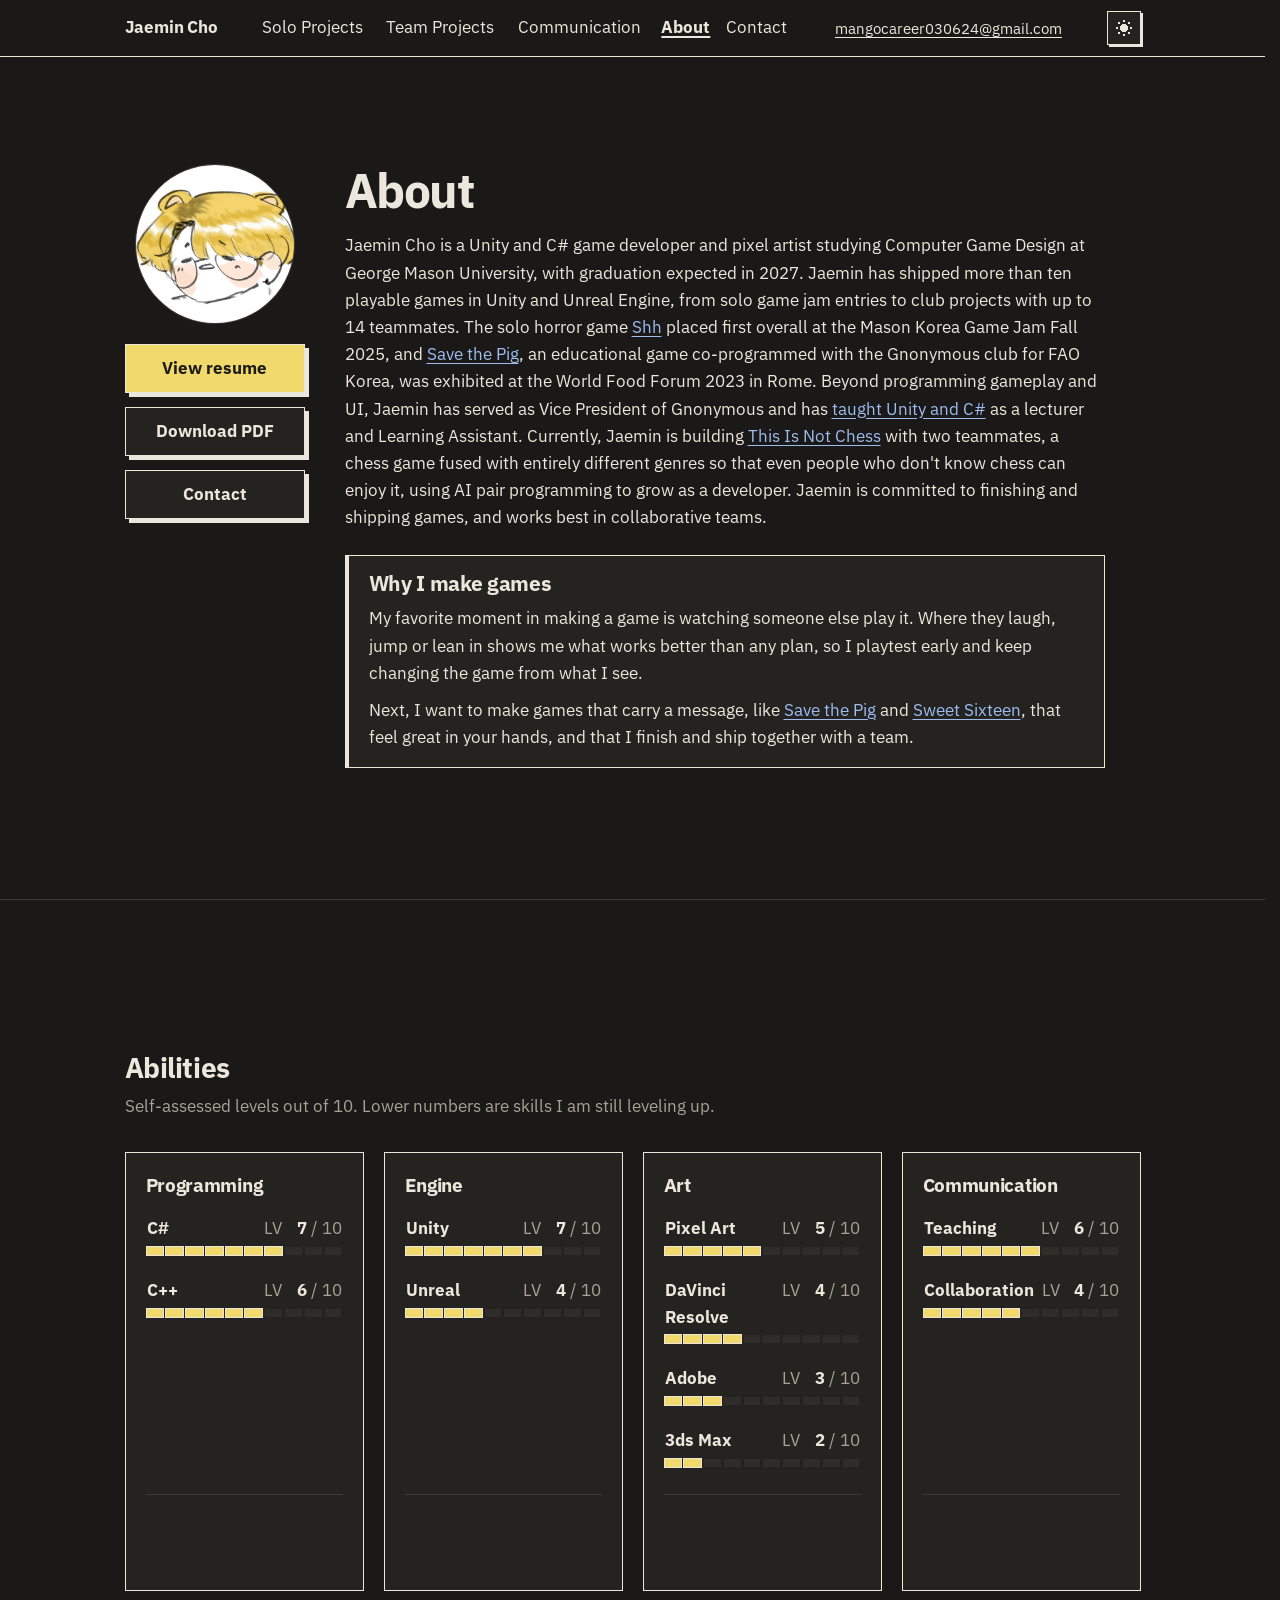
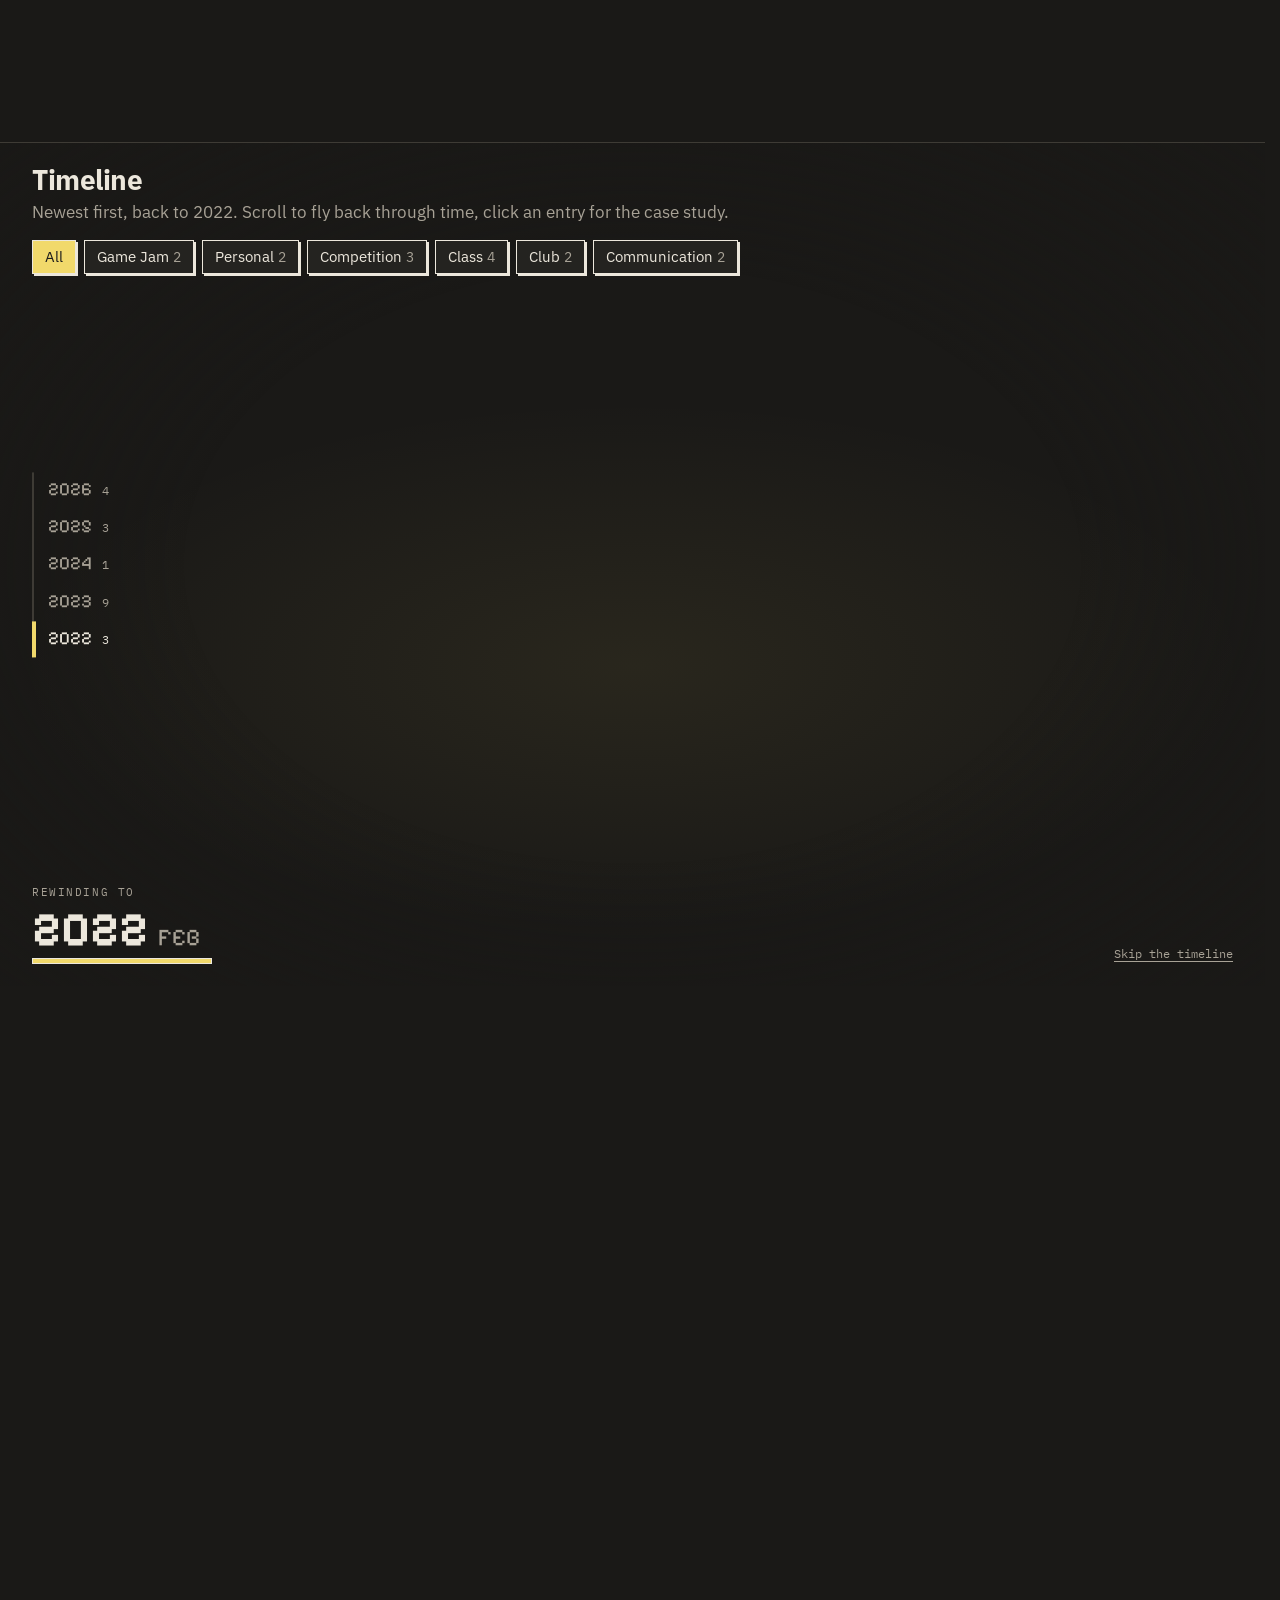
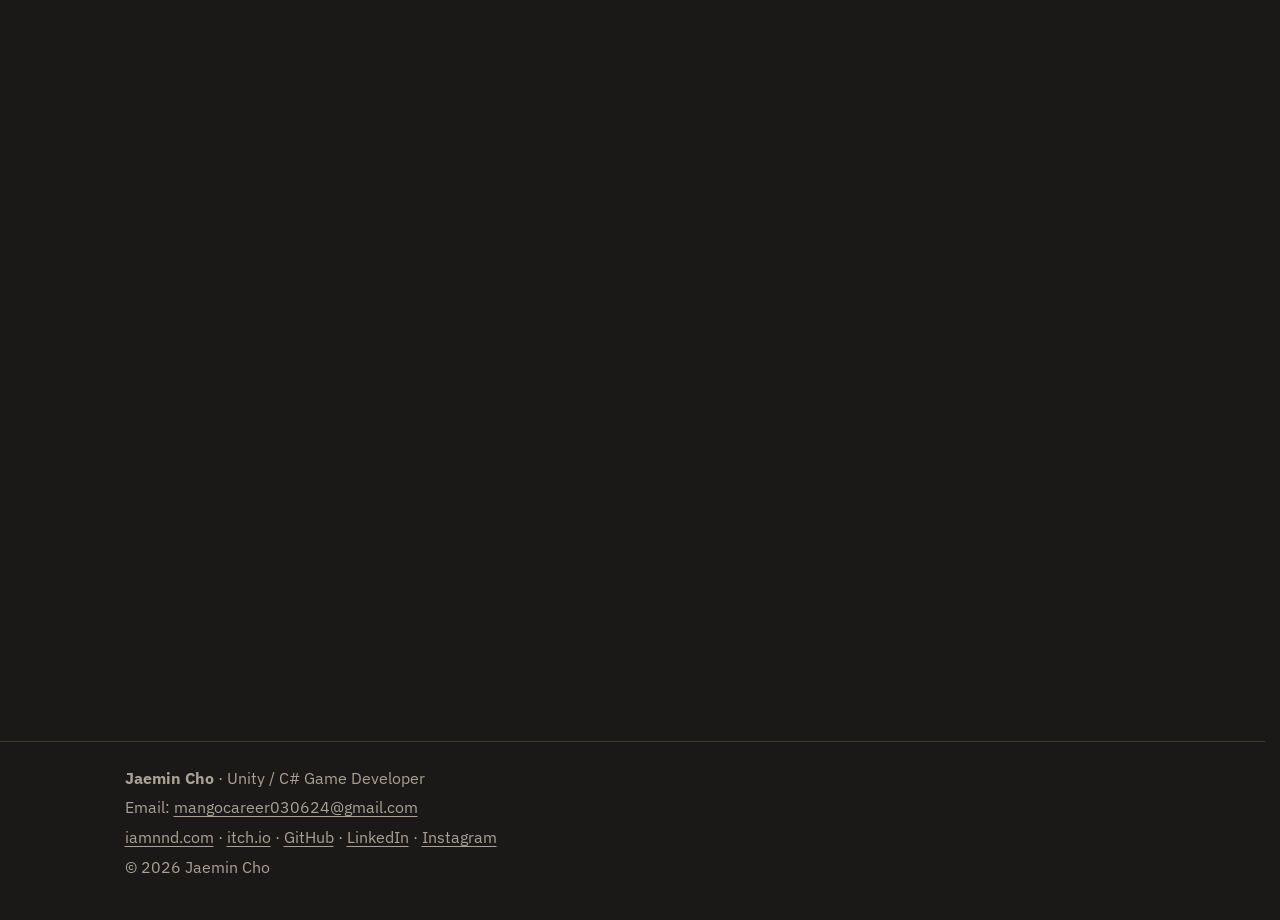
==== commit cbe6c795: "Fit the About intro on one screen and line the buttons up under the photo //#. About: while snapping" ====
--- a/about.html
+++ b/about.html
@@ -39,7 +39,15 @@
   <main id="main">
     <section class="section about" aria-labelledby="about-title">
       <div class="container about-grid">
-        <img class="profile-photo" src="assets/img/profile.webp" alt="Drawing of Jaemin Cho" width="160" height="160">
+        <!-- left column: the photo with the three actions under it, all one width -->
+        <div class="about-side">
+          <img class="profile-photo" src="assets/img/profile.webp" alt="Drawing of Jaemin Cho" width="160" height="160">
+          <p class="actions">
+            <a class="button button--primary" href="resume.html" target="_blank" rel="noopener">View resume</a>
+            <a class="button" href="Jaemin_Cho_Resume.pdf" target="_blank" rel="noopener">Download PDF</a>
+            <a class="button" href="contact.html">Contact</a>
+          </p>
+        </div>
         <div>
           <h1 class="page-title" id="about-title">About</h1>
           <p class="bio">Jaemin Cho is a Unity and C# game developer and pixel artist studying Computer Game Design at George Mason University, with graduation expected in 2027. Jaemin has shipped more than ten playable games in Unity and Unreal Engine, from solo game jam entries to club projects with up to 14 teammates. The solo horror game <a href="project.html?id=shh">Shh</a> placed first overall at the Mason Korea Game Jam Fall 2025, and <a href="project.html?id=save-the-pig">Save the Pig</a>, an educational game co-programmed with the Gnonymous club for FAO Korea, was exhibited at the World Food Forum 2023 in Rome. Beyond programming gameplay and UI, Jaemin has served as Vice President of Gnonymous and has <a href="teaching.html">taught Unity and C#</a> as a lecturer and Learning Assistant. Currently, Jaemin is building <a href="project.html?id=this-is-not-chess">This Is Not Chess</a> with two teammates, a chess game fused with entirely different genres so that even people who don't know chess can enjoy it, using AI pair programming to grow as a developer. Jaemin is committed to finishing and shipping games, and works best in collaborative teams.</p>
@@ -48,11 +56,6 @@
             <p>My favorite moment in making a game is watching someone else play it. Where they laugh, jump or lean in shows me what works better than any plan, so I playtest early and keep changing the game from what I see.</p>
             <p>Next, I want to make games that carry a message, like <a href="project.html?id=save-the-pig">Save the Pig</a> and <a href="project.html?id=sweet-sixteen">Sweet Sixteen</a>, that feel great in your hands, and that I finish and ship together with a team.</p>
           </div>
-          <p class="actions">
-            <a class="button button--primary" href="resume.html" target="_blank" rel="noopener">View resume</a>
-            <a class="button" href="Jaemin_Cho_Resume.pdf" target="_blank" rel="noopener">Download PDF</a>
-            <a class="button" href="contact.html">Contact</a>
-          </p>
         </div>
       </div>
     </section>
--- a/css/style.css
+++ b/css/style.css
@@ -860,8 +860,25 @@
 
 /* about page */
 .about-grid { display: grid; gap: 24px; align-items: start; }
-@media (min-width: 768px) { .about-grid { grid-template-columns: 160px 1fr; gap: 40px; } }
+@media (min-width: 768px) { .about-grid { grid-template-columns: 180px 1fr; gap: 40px; } }
 .about-grid .profile-photo { width: 160px; height: 160px; }
+/* the photo and the three actions under it share one column; every button has the same size and shadow
+   (the yellow fill alone marks the main one) */
+.about-side { display: grid; gap: 20px; justify-items: center; }
+.about-side .actions { display: grid; gap: 14px; width: 100%; margin: 0; }
+.about-side .button, .about-side .button--primary {
+  display: flex; align-items: center; justify-content: center; min-height: 46px; padding: 10px 12px;
+  font-weight: 700; text-align: center; box-shadow: 4px 4px 0 var(--text);
+}
+.about-side .button:hover, .about-side .button:focus-visible { transform: translate(-4px, -4px); box-shadow: 8px 8px 0 var(--text); }
+.about-side .button:active { transform: translate(4px, 4px); box-shadow: 0 0 0 var(--text); }
+/* phones: the photo on the left, the three buttons stacked beside it */
+@media (max-width: 767px) {
+  .about-side { grid-template-columns: 120px 1fr; align-items: center; gap: 20px; }
+  .about-grid .about-side .profile-photo { width: 120px; height: 120px; }
+  .about-side .actions { gap: 10px; }
+  .about-side .button, .about-side .button--primary { min-height: 40px; padding: 6px 10px; font-size: 0.95rem; }
+}
 
 /* contact block (every page) + footer */
 .section--contact { background: var(--surface); border-top: 1px solid var(--text); }
@@ -1483,7 +1500,7 @@
   html:not(.free-scroll):has(body[data-page="about"]) { scroll-snap-type: y mandatory; scroll-padding-top: 57px; }
   html:not(.free-scroll) body[data-page="about"] { --view: calc(100svh - 57px); }
   html:not(.free-scroll) body[data-page="about"] .about,
-  html:not(.free-scroll) body[data-page="about"] #abilities { display: flex; align-items: center; min-height: var(--view); padding: 32px 0; scroll-snap-align: start; }
+  html:not(.free-scroll) body[data-page="about"] #abilities { display: flex; align-items: center; min-height: var(--view); padding: 24px 0; scroll-snap-align: start; }
   html:not(.free-scroll) body[data-page="about"] #abilities > .container { width: 100%; }
   html:not(.free-scroll) body[data-page="about"] .tl3d-stop { scroll-snap-align: start; }
   html:not(.free-scroll) body[data-page="about"] .site-footer { scroll-snap-align: end; }
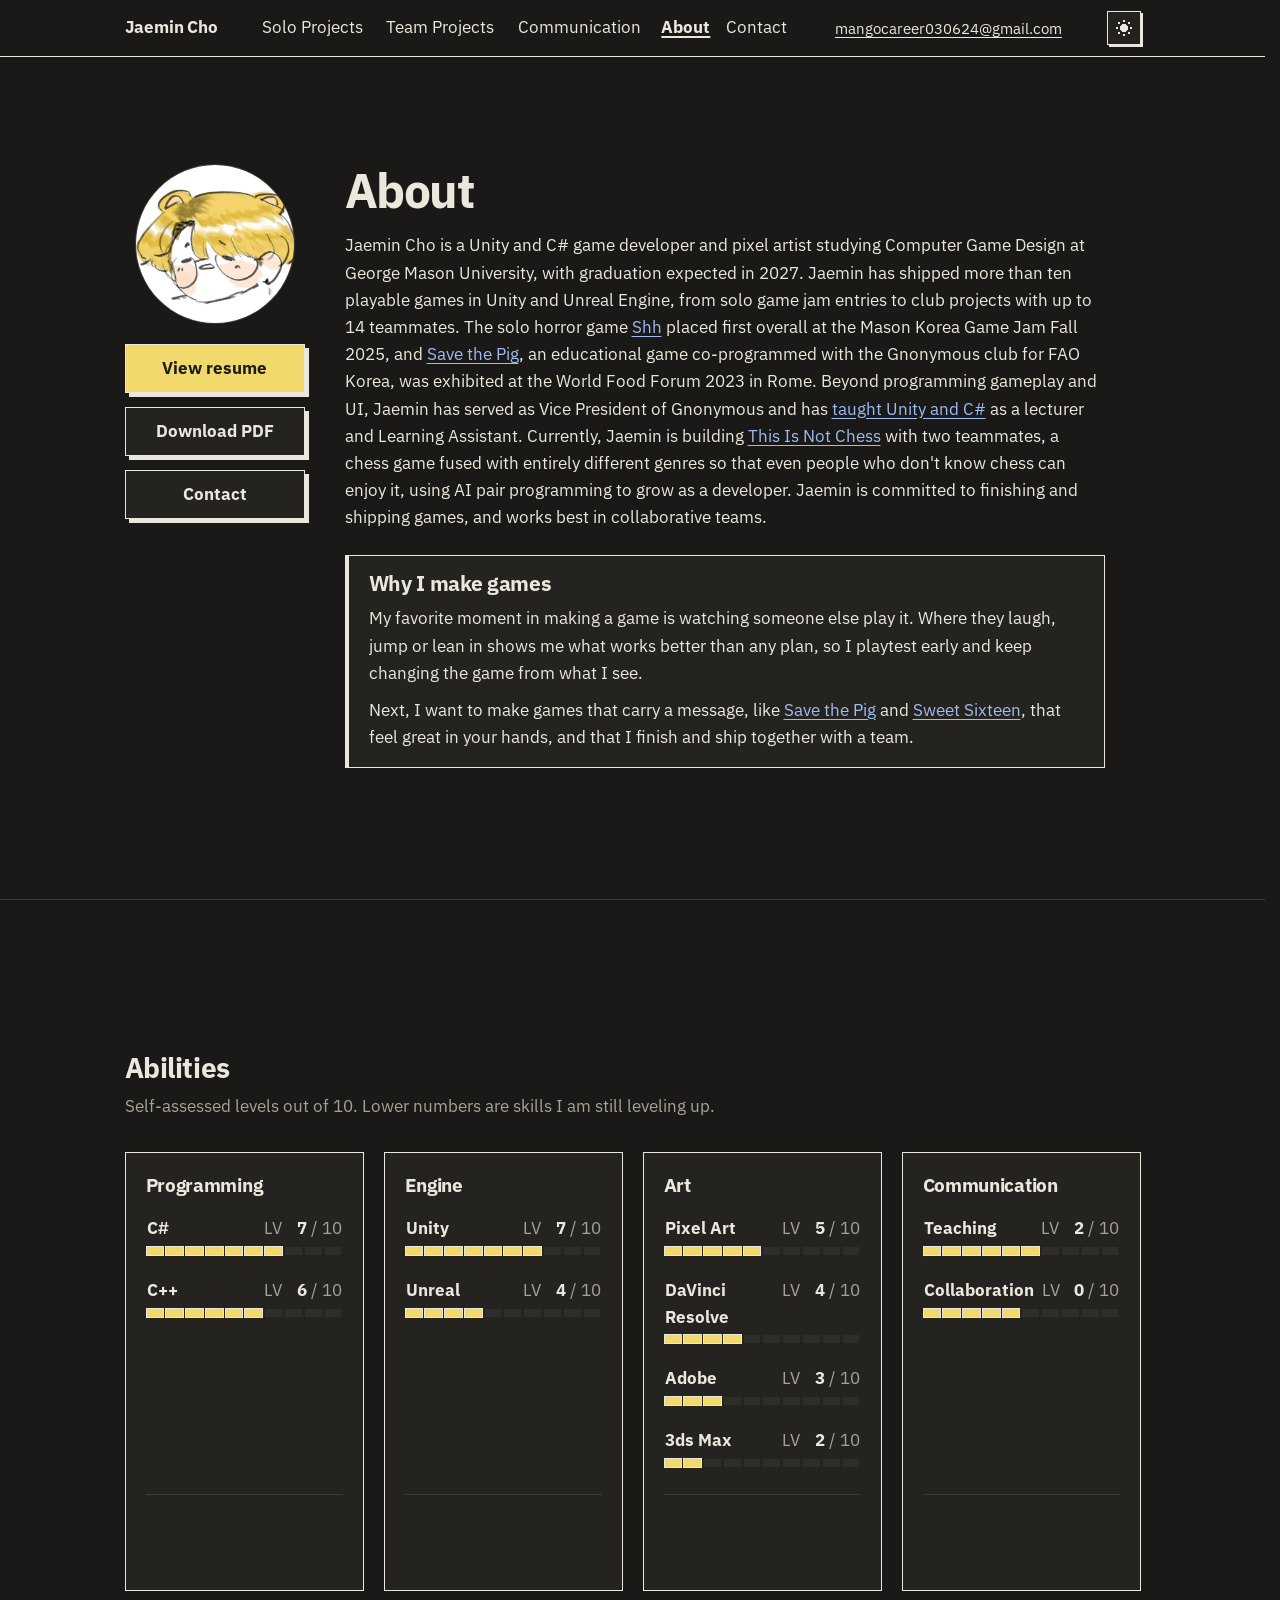
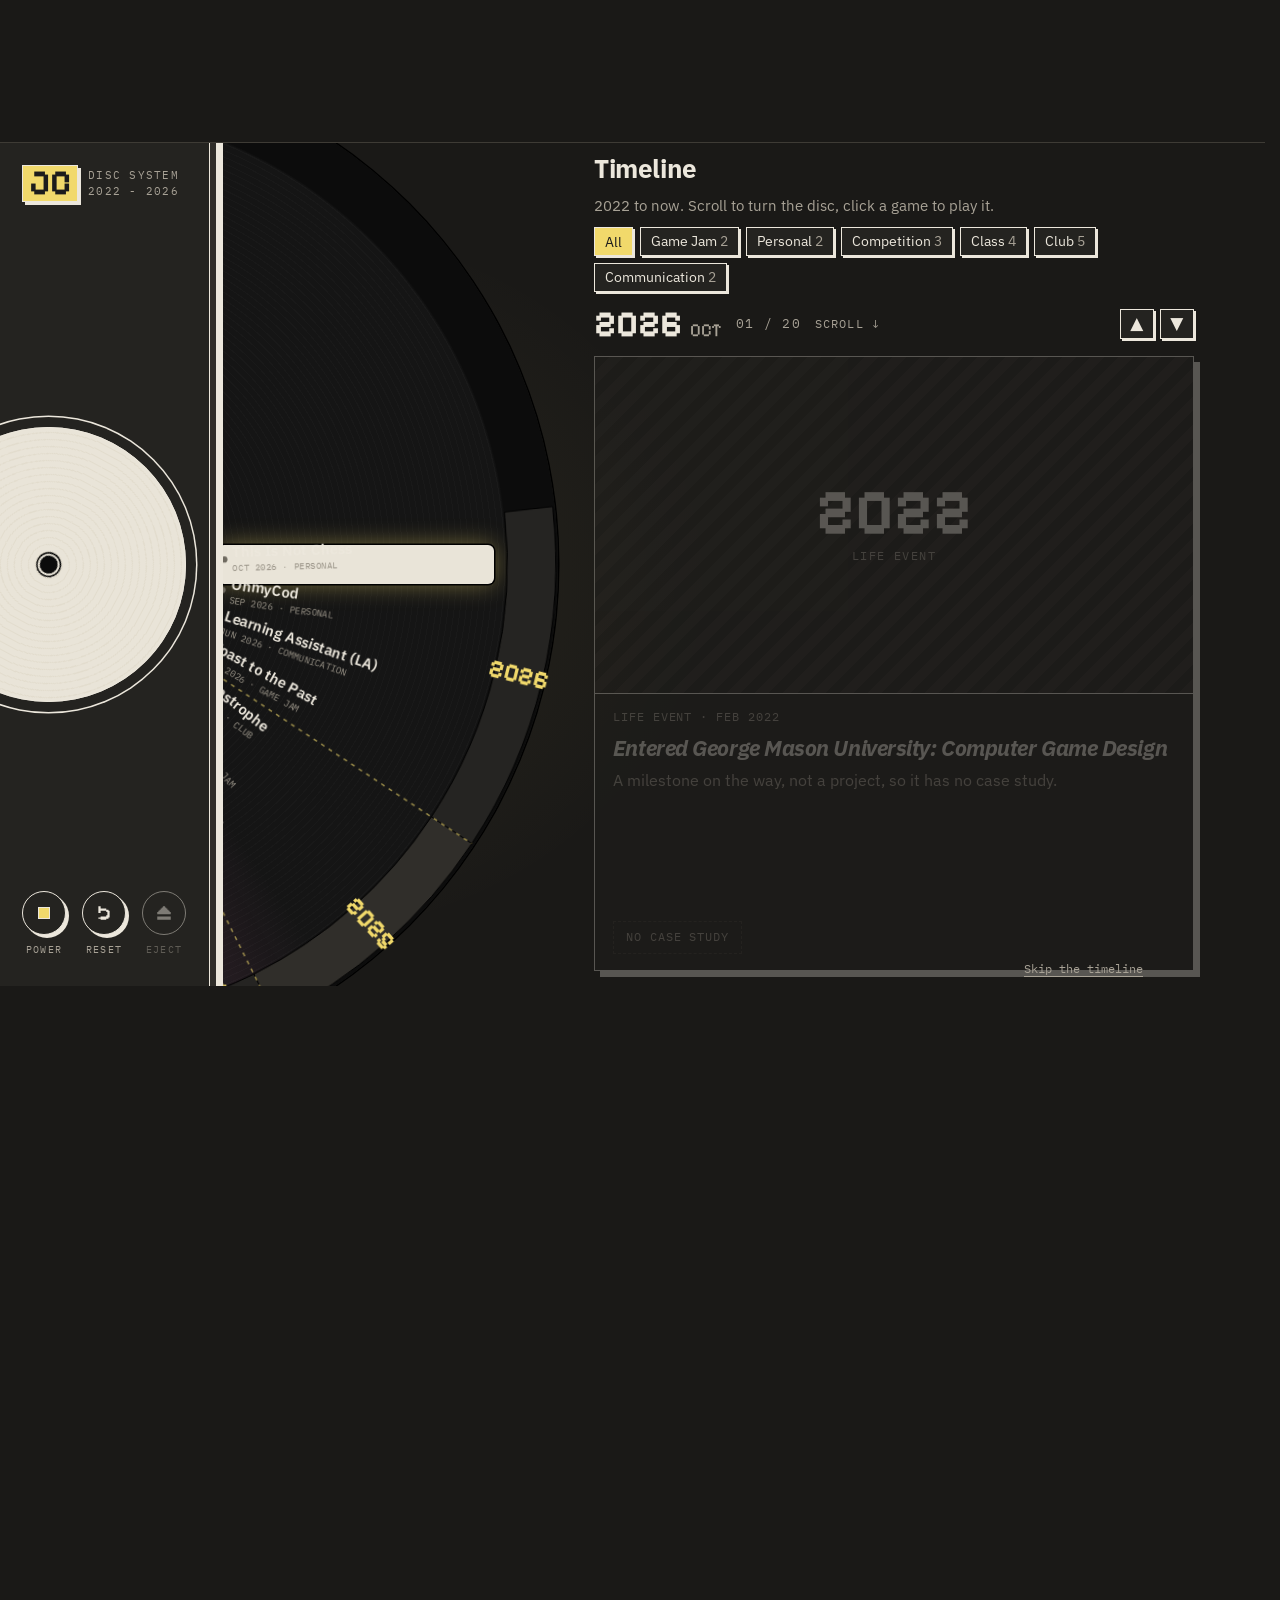
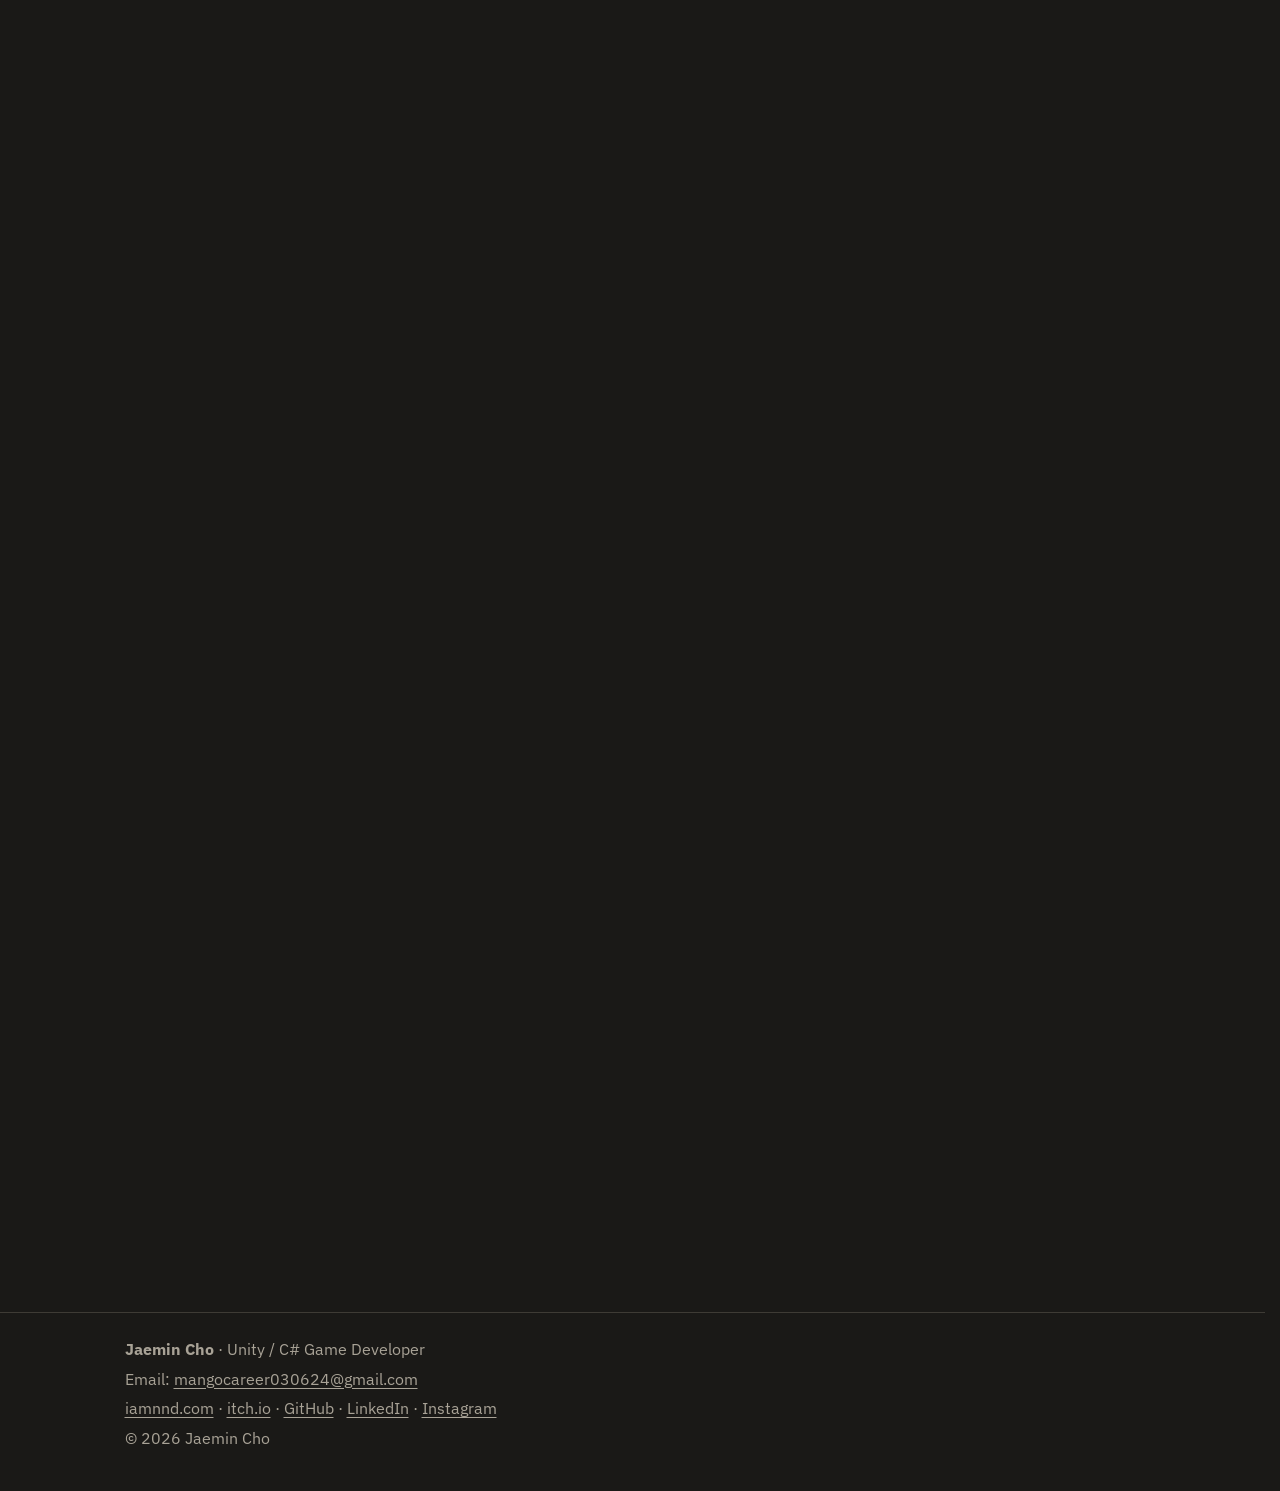
==== commit c5cee8d5: "Turn the About timeline into a game disc in a console //#. Timeline: the 3D flight is replaced by on" ====
--- a/about.html
+++ b/about.html
@@ -5,7 +5,7 @@
   <meta name="viewport" content="width=device-width, initial-scale=1">
   <!-- theme chosen with the header toggle, applied before paint so the page never flashes the other theme -->
   <script>try { var t = localStorage.getItem("theme"); if (t === "dark" || t === "light") document.documentElement.dataset.theme = t; } catch (e) {}</script>
-  <script>if (matchMedia("(prefers-reduced-motion: reduce)").matches) document.documentElement.classList.add("tl3d-off");</script>
+  <script>if (matchMedia("(prefers-reduced-motion: reduce)").matches) document.documentElement.classList.add("dial-off");</script>
   <title>About · Jaemin Cho</title>
   <meta name="description" content="About Jaemin Cho: bio, skills, resume and a timeline from 2022 to now.">
   <link rel="icon" href="data:,">
@@ -15,7 +15,7 @@
   <link rel="stylesheet" href="css/style.css">
   <script src="js/data.js" defer></script>
   <script src="js/main.js" defer></script>
-  <script src="js/timeline3d.js" defer></script>
+  <script src="js/timeline-dial.js" defer></script>
 </head>
 <body data-page="about">
   <a class="skip-link" href="#main">Skip to content</a>
@@ -68,32 +68,37 @@
       </div>
     </section>
 
-    <!-- 3D timeline: the section pins while you scroll through it, and the scroll drives a camera back through time.
-         With reduced motion the classic list below is shown instead (timeline3d.js never builds the space). -->
-    <section class="section tl3d-section" id="timeline" aria-labelledby="timeline-title">
-      <div class="tl3d" id="tl3d">
-        <div class="tl3d-stage" id="tl3d-stage">
-          <canvas class="tl3d-canvas" id="tl3d-canvas" aria-hidden="true"></canvas>
-          <div class="tl3d-viewport"><div class="tl3d-world" id="tl3d-world"></div></div>
-          <div class="tl3d-fade" aria-hidden="true"></div>
-
-          <!-- title, lead and filters sit inside the pinned stage, so the whole timeline fits one screen -->
-          <div class="tl3d-head">
-            <h2 id="timeline-title">Timeline</h2>
-            <p class="tl3d-lead">Newest first, back to 2022. Scroll to fly back through time, click an entry for the case study.</p>
-            <div class="tl3d-tabs" id="tl3d-tabs" role="group" aria-label="Filter timeline"></div>
+    <!-- Timeline disc: the section pins while you scroll through it, and the scroll turns a game disc in a console.
+         With reduced motion the classic list below is shown instead (timeline-dial.js builds nothing). -->
+    <section class="section tl-section" id="timeline" aria-labelledby="timeline-title">
+      <div class="dial" id="dial">
+        <div class="dial-stage" id="dial-stage">
+          <div class="dial-in">
+            <!-- left: the console and the disc (timeline-dial.js) -->
+            <div class="dial-visual" id="dial-visual"></div>
+            <!-- right: title, filters, counter and the card for the entry in the reading window -->
+            <div class="dial-side">
+              <div class="dial-head">
+                <h2 id="timeline-title">Timeline</h2>
+                <p class="dial-lead">2022 to now. Scroll to turn the disc, click a game to play it.</p>
+                <div class="dial-tabs" id="dial-tabs" role="group" aria-label="Filter timeline"></div>
+              </div>
+              <div class="dial-bar">
+                <p class="dial-when" aria-hidden="true"><b id="dial-year">2026</b><i id="dial-month">OCT</i></p>
+                <span class="dial-num" id="dial-num">01 / 20</span>
+                <span class="dial-hint" id="dial-hint">Scroll &darr;</span>
+                <span class="dial-steps">
+                  <button type="button" id="dial-prev" aria-label="Newer entry">&#9650;</button>
+                  <button type="button" id="dial-next" aria-label="Older entry">&#9660;</button>
+                </span>
+              </div>
+              <div class="dial-slot" id="dial-slot"></div>
+            </div>
           </div>
-          <nav class="tl3d-years" aria-label="Jump to year"><ol id="tl3d-years"></ol></nav>
-          <div class="tl3d-clock" aria-hidden="true">
-            <span class="tl3d-clock-label">Rewinding to</span>
-            <span class="tl3d-clock-date"><b id="tl3d-year">2026</b><i id="tl3d-month">OCT</i></span>
-            <span class="tl3d-clock-bar"><span id="tl3d-progress"></span></span>
-          </div>
-          <p class="tl3d-hint" id="tl3d-hint" aria-hidden="true">Scroll to rewind <span>&#8595;</span></p>
-          <a class="tl3d-skip" href="#tl3d-after">Skip the timeline</a>
+          <a class="dial-skip" href="#dial-after">Skip the timeline</a>
         </div>
       </div>
-      <span id="tl3d-after"></span>
+      <span id="dial-after"></span>
 
       <!-- classic list (main.js fills it). Hidden while the 3D timeline runs. -->
       <div class="container tl-classic">
--- a/css/style.css
+++ b/css/style.css
@@ -1326,182 +1326,285 @@
   .bw-text { font-size: 0.95rem; }
 }
 
-/* =================== About: 3D timeline =================== */
-/* About: the timeline as a 3D flight back through time.
-   The section pins (sticky stage) while you scroll through it; the scroll drives a camera down a corridor
-   where every entry is a real HTML card placed in depth. Colours come from the site tokens, so it follows
-   the light / dark switch. */
-
-.tl3d-section { padding: 0; }
-
-/* the track gives the section its scroll length (timeline3d.js sets the height) */
-.tl3d { position: relative; height: 1200vh; --persp: 1000px; }
-.tl3d-stage {
+/* =================== About: timeline disc =================== */
+/* About: the timeline as a game disc in a console (js/timeline-dial.js).
+   The section pins (sticky stage) while you scroll through it and the scroll turns the disc. Left: the console
+   with the disc half out of its slot. Right: title, filters, a counter and one card, the same size for every
+   entry. Colours come from the site tokens, except the disc itself, which is black in both themes. */
+
+.tl-section { padding: 0; }
+.dial { position: relative; }
+.dial-stage {
   position: sticky; top: var(--hdr, 57px);
   height: calc(100vh - var(--hdr, 57px));
   height: calc(100dvh - var(--hdr, 57px));
-  overflow: hidden;
+  overflow: hidden; isolation: isolate;
   background:
-    radial-gradient(ellipse 70% 45% at 50% 62%, color-mix(in srgb, var(--yellow-strong) 7%, transparent), transparent 70%),
+    radial-gradient(ellipse 48% 60% at 22% 52%, color-mix(in srgb, var(--yellow-strong) 7%, transparent), transparent 72%),
     var(--bg);
-  isolation: isolate;
-}
-.tl3d-canvas { position: absolute; inset: 0; width: 100%; height: 100%; z-index: 0; pointer-events: none; }
-.tl3d-viewport { position: absolute; inset: 0; z-index: 1; perspective: var(--persp); perspective-origin: 50% 50%; overflow: hidden; }
-.tl3d-world { position: absolute; inset: 0; transform-style: preserve-3d; will-change: transform; }
-.tl3d-fade {
-  position: absolute; inset: 0; z-index: 2; pointer-events: none;
-  background: radial-gradient(ellipse at center, transparent 50%, color-mix(in srgb, var(--bg) 80%, transparent));
-}
-
-/* every object sits at the centre of the stage, then JS places it at (x, y, z) */
-.t-obj { position: absolute; left: 50%; top: 50%; }
-
-/* ---------- project card ---------- */
-.t-card { width: 640px; font-size: 1.4rem; display: block; color: var(--text); text-decoration: none; }
-.t-card-in {
+}
+.dial-in {
+  position: relative; height: 100%; max-width: 1400px; margin: 0 auto;
+  display: grid; grid-template-columns: minmax(0, 46fr) minmax(0, 54fr);
+}
+.dial-visual { position: relative; z-index: 1; min-width: 0; }
+.dial-stage.is-opening .dial-visual { z-index: 4; }
+
+/* right column: everything is as wide as the card, and the card is as wide as a 16:9 thumbnail can be
+   while the whole column still fits the screen */
+.dial-side {
+  --cw: min(100%, 600px, calc((100dvh - var(--hdr, 57px) - 490px) * 16 / 9));
+  position: relative; z-index: 3; min-width: 0; min-height: 0;
+  display: flex; flex-direction: column; justify-content: center; gap: 14px;
+  padding: 18px var(--gutter) 22px 12px;
+}
+.dial-bar, .dial-slot { width: var(--cw); }
+.dial-head { width: min(100%, 720px); }
+.dial-head h2 { font-size: 1.6rem; }
+.dial-lead { color: var(--muted); font-size: 0.95rem; margin: 2px 0 10px; }
+.dial-tabs { display: flex; flex-wrap: wrap; gap: 7px; }
+.dial-tabs .tl-tab { font-size: 0.86rem; padding: 2px 10px; box-shadow: 2px 2px 0 var(--text); }
+
+.dial-bar { display: flex; align-items: center; gap: 14px; }
+.dial-when { display: flex; align-items: baseline; gap: 8px; font-family: var(--font-pixel); line-height: 1; }
+.dial-when b { font-size: 2.3rem; font-weight: 700; }
+.dial-when i { font-style: normal; font-size: 1.15rem; color: var(--muted); }
+.dial-num { font-family: var(--font-mono); font-size: 0.8rem; letter-spacing: 0.1em; color: var(--muted); }
+.dial-hint { font-family: var(--font-mono); font-size: 0.72rem; letter-spacing: 0.1em; text-transform: uppercase; color: var(--muted); transition: opacity 0.3s; }
+.dial-hint.is-gone { opacity: 0; }
+.dial-steps { margin-left: auto; display: flex; gap: 6px; }
+.dial-steps button {
+  width: 34px; height: 30px; padding: 0; display: grid; place-items: center;
+  border: 1px solid var(--text); background: var(--surface); color: var(--text); cursor: pointer;
+  box-shadow: 2px 2px 0 var(--text); transition: transform var(--snap-time) var(--snap), box-shadow var(--snap-time) var(--snap);
+}
+.dial-steps button:hover { background: var(--hover); }
+.dial-steps button:active { transform: translate(2px, 2px); box-shadow: none; }
+.dial-skip { position: absolute; z-index: 5; right: calc(var(--gutter) + 90px); bottom: 8px; font-family: var(--font-mono); font-size: 0.72rem; color: var(--muted); }
+.dial-skip:hover, .dial-skip:focus-visible { color: var(--text); }
+/* while the intro runs from 2022 to now, the card waits for where it lands */
+.dial-slot { transition: opacity 0.2s; }
+.dial-stage.is-sweeping .dial-slot { opacity: 0.3; }
+
+/* ---------- the card ---------- */
+.tc {
+  display: flex; flex-direction: column; width: 100%;
+  color: var(--text); text-decoration: none;
   background: var(--surface); border: 1px solid var(--text); box-shadow: 6px 6px 0 var(--text);
   transition: transform var(--snap-time) var(--snap), box-shadow var(--snap-time) var(--snap);
 }
-.t-card:hover .t-card-in, .t-card:focus-visible .t-card-in { transform: translate(-4px, -4px); box-shadow: 10px 10px 0 var(--text); }
-.t-card:active .t-card-in { transform: translate(6px, 6px); box-shadow: 0 0 0 var(--text); transition-duration: 0.05s; }
-.t-card:focus-visible { outline: none; }
-.t-card:focus-visible .t-card-in { outline: 3px solid var(--accent); outline-offset: 4px; }
-
-.t-media { position: relative; aspect-ratio: 16 / 9; background: var(--placeholder); border-bottom: 1px solid var(--text); overflow: hidden; }
-.t-media video, .t-media img { width: 100%; height: 100%; object-fit: cover; display: block; }
-.t-date {
-  position: absolute; left: 0.6em; top: 0.6em; z-index: 1;
-  padding: 0.15em 0.55em; background: var(--bg); color: var(--text); border: 1px solid var(--text);
-  font-family: var(--font-mono); font-size: 0.68em; letter-spacing: 0.06em; text-transform: uppercase;
-}
-.t-now {
-  position: absolute; right: 0.6em; top: 0.6em; z-index: 1;
-  display: flex; align-items: center; gap: 0.5em;
-  padding: 0.15em 0.55em; background: var(--yellow-strong); color: var(--on-yellow); border: 1px solid var(--on-yellow);
-  font-family: var(--font-mono); font-size: 0.68em; letter-spacing: 0.06em; text-transform: uppercase;
-}
-/* 10 pixel blocks, lit up to the completion */
-.t-now i { display: inline-flex; gap: 2px; }
-.t-now i b { width: 0.45em; height: 0.8em; background: color-mix(in srgb, var(--on-yellow) 22%, transparent); }
-.t-now i b.on { background: var(--on-yellow); }
 @media (prefers-reduced-motion: no-preference) {
-  .t-now::before { content: ""; width: 0.5em; height: 0.5em; background: var(--on-yellow); animation: t-blink 1s steps(1) infinite; }
-}
-@keyframes t-blink { 50% { opacity: 0; } }
-
-.t-body { padding: 0.75em 0.9em 0.85em; display: grid; gap: 0.4em; }
-.t-body h3 { font-size: 1.45em; letter-spacing: -0.02em; line-height: 1.1; }
-.t-chips { display: flex; flex-wrap: wrap; gap: 6px; }
-.t-chips li { font-family: var(--font-mono); font-size: 0.66em; padding: 0.1em 0.6em; border: 1px solid var(--line); color: var(--muted); text-transform: uppercase; letter-spacing: 0.04em; }
-.t-body p { color: var(--muted); font-size: 0.85em; line-height: 1.45; }
-.t-go { font-size: 0.8em; font-weight: 700; color: var(--accent); }
-
-/* ---------- life milestone: a smaller sign without media ---------- */
-.t-ms { width: 440px; font-size: 1.3rem; }
-.t-ms-in {
-  display: flex; gap: 0.8em; align-items: center;
-  padding: 0.85em 1em; background: var(--bg); border: 1px solid var(--text); border-left: 0.5em solid var(--yellow-strong);
-  box-shadow: 6px 6px 0 var(--text);
-}
-.t-ms img { width: 2.4em; height: 2.4em; flex-shrink: 0; object-fit: contain; background: var(--surface); border: 1px solid var(--line); border-radius: 50%; }
-.t-ms small { display: block; font-family: var(--font-mono); font-size: 0.6em; letter-spacing: 0.08em; text-transform: uppercase; color: var(--muted); }
-.t-ms h3 { font-size: 1.05em; font-style: italic; line-height: 1.25; margin-top: 0.15em; }
-
-/* ---------- year gate: a huge pixel number you fly through ---------- */
-.t-gate {
-  font-family: var(--font-pixel); font-weight: 700; font-size: 34rem; line-height: 0.8; letter-spacing: -0.02em;
-  color: color-mix(in srgb, var(--yellow-strong) 6%, transparent);
-  -webkit-text-stroke: 3px color-mix(in srgb, var(--yellow-strong) 38%, transparent);
-  white-space: nowrap; pointer-events: none; user-select: none;
-}
-
-/* ---------- start and end of the tape ---------- */
-.t-cap { width: 760px; text-align: center; font-size: 1.15rem; }
-.t-cap .t-kicker { font-family: var(--font-mono); font-size: 0.8em; letter-spacing: 0.14em; text-transform: uppercase; color: var(--muted); }
-.t-cap h3 { font-family: var(--font-pixel); font-weight: 700; font-size: 7.5em; line-height: 0.9; letter-spacing: -0.01em; margin: 0.12em 0 0.18em; }
-.t-cap h3 em { font-style: normal; background: var(--yellow-strong); color: var(--on-yellow); padding: 0 0.12em; }
-.t-cap p { color: var(--muted); font-size: 1.05em; }
-.t-cap p b { color: var(--text); }
-.t-cap .actions { display: flex; justify-content: center; flex-wrap: wrap; gap: 12px; margin-top: 22px; }
-.t-cap .button { font-size: 1.35rem; padding: 0.5em 1em; }
-
-/* ---------- HUD (flat, on top of the space) ---------- */
-.tl3d-head, .tl3d-years, .tl3d-clock, .tl3d-hint, .tl3d-skip { position: absolute; z-index: 4; }
-
-.tl3d-head { top: 20px; left: var(--gutter); right: var(--gutter); pointer-events: none; }
-.tl3d-head > * { pointer-events: auto; }
-.tl3d-head h2 { font-size: 1.75rem; margin: 0; }
-.tl3d-lead { color: var(--muted); margin: 2px 0 14px; }
-.tl3d-tabs { display: flex; flex-wrap: wrap; gap: 8px; }
-.tl3d-tabs .tl-tab { font-size: 0.92rem; padding: 4px 12px; }
-
-.tl3d-years { left: var(--gutter); top: 50%; transform: translateY(-50%); }
-.tl3d-years ol { display: grid; gap: 2px; border-left: 2px solid var(--line); }
-.tl3d-years button {
-  display: flex; gap: 10px; align-items: baseline; margin-left: -2px; padding: 3px 12px;
-  border: 0; border-left: 4px solid transparent; background: none; cursor: pointer; text-align: left;
-  font-family: var(--font-pixel); font-size: 1.15rem; color: var(--muted);
-}
-.tl3d-years button small { font-family: var(--font-mono); font-size: 0.72rem; }
-.tl3d-years button:hover { color: var(--text); }
-.tl3d-years button[aria-current="true"] { color: var(--text); border-left-color: var(--yellow-strong); }
-
-.tl3d-clock { left: var(--gutter); bottom: 22px; display: grid; gap: 4px; }
-.tl3d-clock-label { font-family: var(--font-mono); font-size: 0.7rem; letter-spacing: 0.14em; text-transform: uppercase; color: var(--muted); }
-.tl3d-clock-date { display: flex; align-items: baseline; gap: 10px; font-family: var(--font-pixel); line-height: 1; }
-.tl3d-clock-date b { font-size: 3rem; font-weight: 700; }
-.tl3d-clock-date i { font-style: normal; font-size: 1.5rem; color: var(--muted); width: 2.4em; }
-.tl3d-clock-bar { display: block; width: 180px; height: 6px; background: var(--placeholder); border: 1px solid var(--text); }
-.tl3d-clock-bar span { display: block; height: 100%; width: 0; background: var(--yellow-strong); }
-
-.tl3d-hint { left: 50%; bottom: 22px; transform: translateX(-50%); font-family: var(--font-mono); font-size: 0.8rem; letter-spacing: 0.1em; text-transform: uppercase; color: var(--muted); transition: opacity 0.3s; }
-.tl3d-hint span { display: inline-block; color: var(--text); }
-@media (prefers-reduced-motion: no-preference) { .tl3d-hint span { animation: t-bob 1.2s steps(2) infinite; } }
-@keyframes t-bob { 50% { transform: translateY(4px); } }
-.tl3d-hint.is-gone { opacity: 0; }
-
-.tl3d-skip { right: var(--gutter); bottom: 22px; font-family: var(--font-mono); font-size: 0.78rem; color: var(--muted); }
-.tl3d-skip:hover, .tl3d-skip:focus-visible { color: var(--text); }
-
-/* ---------- phones: one entry at a time, swaying left and right ---------- */
-@media (max-width: 759px) {
-  .tl3d { --persp: 760px; }
-  .tl3d-head { top: 12px; }
-  .tl3d-head h2 { font-size: 1.4rem; }
-  .tl3d-lead { display: none; }
-  .tl3d-tabs { flex-wrap: nowrap; overflow-x: auto; scrollbar-width: none; padding: 8px 0 6px; }
-  .tl3d-tabs .tl-tab { white-space: nowrap; flex-shrink: 0; }
-  .tl3d-years, .tl3d-hint { display: none; }
-  .tl3d-clock { bottom: 14px; }
-  .tl3d-clock-date b { font-size: 2rem; }
-  .tl3d-clock-date i { font-size: 1.1rem; }
-  .tl3d-clock-bar { width: 120px; }
-  .tl3d-skip { bottom: 14px; }
-  /* built wider than the screen: the camera stands 200px back, so they shrink to fit */
-  .t-card { width: 108vw; font-size: 1.45rem; }
-  .t-ms { width: 104vw; font-size: 1.55rem; }
-  .t-cap { width: 108vw; font-size: 1.2rem; }
-  .t-cap h3 { font-size: 5em; }
-  .t-gate { font-size: 17rem; }
+  .tc { animation: tc-in 0.24s var(--ease-out) both; }
+}
+@keyframes tc-in { from { opacity: 0; transform: translateY(var(--from, 14px)); } }
+a.tc:hover, a.tc:focus-visible { transform: translate(-3px, -3px); box-shadow: 9px 9px 0 var(--text); }
+a.tc:active { transform: translate(4px, 4px); box-shadow: 2px 2px 0 var(--text); transition-duration: 0.05s; }
+a.tc:focus-visible { outline: 3px solid var(--accent); outline-offset: 4px; }
+
+/* 16:9 frame; a thumbnail of any other shape is shown whole over a blurred copy of itself */
+.tc-media { position: relative; flex: none; aspect-ratio: 16 / 9; overflow: hidden; background: #141412; border-bottom: 1px solid var(--text); }
+.tc-bg { position: absolute; left: -10%; top: -10%; width: 120%; height: 120%; object-fit: cover; filter: blur(18px) brightness(0.6); }
+.tc-fg { position: absolute; inset: 0; width: 100%; height: 100%; object-fit: contain; display: block; }
+.tc-fg.is-cover { object-fit: cover; }
+.tc-now {
+  position: absolute; right: 10px; top: 10px;
+  display: flex; align-items: center; gap: 8px;
+  padding: 2px 8px; background: var(--yellow-strong); color: var(--on-yellow); border: 1px solid var(--on-yellow);
+  font-family: var(--font-mono); font-size: 0.72rem; letter-spacing: 0.06em; text-transform: uppercase;
+}
+.tc-now i { display: inline-flex; gap: 2px; }
+.tc-now i b { width: 6px; height: 11px; background: color-mix(in srgb, var(--on-yellow) 22%, transparent); }
+.tc-now i b.on { background: var(--on-yellow); }
+.tc-award {
+  position: absolute; left: 10px; bottom: 10px; max-width: calc(100% - 20px);
+  padding: 2px 8px; background: var(--yellow-strong); color: var(--on-yellow); border: 1px solid var(--on-yellow);
+  font-size: 0.8rem; font-weight: 700; white-space: nowrap; overflow: hidden; text-overflow: ellipsis;
+}
+
+.tc-body { height: 276px; display: flex; flex-direction: column; gap: 8px; padding: 14px 18px 16px; }
+.tc-body > * { flex: none; }
+.tc-kicker { font-family: var(--font-mono); font-size: 0.74rem; letter-spacing: 0.08em; text-transform: uppercase; color: var(--muted); white-space: nowrap; overflow: hidden; text-overflow: ellipsis; }
+.tc-title { font-size: 1.7rem; letter-spacing: -0.02em; line-height: 1.15; white-space: nowrap; overflow: hidden; text-overflow: ellipsis; }
+.tc-title--2 { font-size: 1.4rem; font-style: italic; white-space: normal; display: -webkit-box; -webkit-line-clamp: 2; -webkit-box-orient: vertical; }
+.tc-plain { font-size: 0.97rem; line-height: 1.45; display: -webkit-box; -webkit-line-clamp: 3; -webkit-box-orient: vertical; overflow: hidden; }
+.tc--life .tc-plain { color: var(--muted); }
+.tc-facts { display: grid; grid-template-columns: repeat(3, minmax(0, 1fr)); gap: 10px; margin: 0; padding-top: 9px; border-top: 1px solid var(--line); }
+.tc-facts dt { font-family: var(--font-mono); font-size: 0.68rem; letter-spacing: 0.1em; text-transform: uppercase; color: var(--muted); }
+.tc-facts dd { margin: 2px 0 0; font-size: 0.84rem; line-height: 1.3; display: -webkit-box; -webkit-line-clamp: 2; -webkit-box-orient: vertical; overflow: hidden; }
+.tc-go {
+  margin-top: auto; align-self: flex-start; padding: 7px 14px;
+  background: var(--yellow-strong); color: var(--on-yellow); border: 1px solid var(--text); box-shadow: 3px 3px 0 var(--text);
+  font-weight: 700; font-size: 0.95rem;
+}
+.tc-none {
+  margin-top: auto; align-self: flex-start; padding: 6px 12px; border: 1px dashed var(--line);
+  font-family: var(--font-mono); font-size: 0.74rem; letter-spacing: 0.08em; text-transform: uppercase; color: var(--muted);
+}
+.tc.is-loading .tc-go-label::after { content: "..."; display: inline-block; width: 1.2em; overflow: hidden; vertical-align: bottom; animation: tc-dots 0.6s steps(4) infinite; }
+@keyframes tc-dots { from { width: 0; } to { width: 1.2em; } }
+/* life event: no thumbnail, the year on a striped plate */
+.tc-media--life { background: repeating-linear-gradient(-45deg, var(--placeholder) 0 10px, var(--surface) 10px 20px); }
+.tc-life { position: absolute; inset: 0; display: grid; place-content: center; justify-items: center; gap: 6px; }
+.tc-life img { width: 64px; height: 64px; border-radius: 50%; border: 1px solid var(--line); background: var(--surface); object-fit: contain; }
+.tc-life b { font-family: var(--font-pixel); font-size: 4rem; line-height: 0.9; }
+.tc-life small { font-family: var(--font-mono); font-size: 0.74rem; letter-spacing: 0.12em; text-transform: uppercase; color: var(--muted); }
+
+/* ---------- the disc (black in both themes: it is an object) ---------- */
+.disc { position: absolute; inset: 0; will-change: transform; }
+.disc-face {
+  position: absolute; border-radius: 50%;
+  background:
+    conic-gradient(from 300deg, transparent 0 8%, rgba(255, 120, 200, 0.07) 11%, rgba(120, 220, 255, 0.09) 13%, rgba(255, 240, 150, 0.07) 15%, transparent 18% 57%,
+      rgba(255, 120, 200, 0.06) 60%, rgba(120, 220, 255, 0.08) 62%, rgba(255, 240, 150, 0.06) 64%, transparent 67%),
+    radial-gradient(circle closest-side, #1d1c1a 0 31%, #0c0c0c 31.5% 33.5%, transparent 34% 89.6%, #0c0c0c 90% 100%),
+    repeating-radial-gradient(circle closest-side, #151515 0 5px, #191919 5px 6px);
+  box-shadow: 0 0 0 1.5px #000;
+}
+/* the reading window: the track in it is the one on the card */
+.disc-win {
+  position: absolute; z-index: 1; border-radius: 6px; cursor: pointer;
+  background: var(--yellow-strong); box-shadow: 0 0 0 1.5px #000, 0 0 24px color-mix(in srgb, var(--yellow-strong) 45%, transparent);
+}
+.disc-win.is-life { background: #e9e4d8; cursor: default; }
+/* the turning layer: track titles along rays and the year ring */
+.disc-rot { position: absolute; z-index: 2; transform-origin: 50% 50%; will-change: transform; overflow: visible; pointer-events: none; }
+.disc-band { fill: #252422; stroke: #000; stroke-width: 1; }
+.disc-band--alt { fill: #302e2a; }
+.disc-yr { font-family: var(--font-pixel); font-weight: 700; fill: var(--yellow-strong); text-anchor: middle; dominant-baseline: middle; }
+.disc-sep { stroke: color-mix(in srgb, var(--yellow-strong) 60%, transparent); stroke-width: 1.5; stroke-dasharray: 4 5; }
+.disc-trk { pointer-events: auto; cursor: pointer; }
+.disc-hit { fill: transparent; }
+.disc-dot { fill: #6f6a60; }
+.disc-ti { font-family: var(--font); font-weight: 600; fill: #ece7dc; }
+.disc-dt { font-family: var(--font-mono); fill: #9a9488; letter-spacing: 0.06em; }
+.disc-trk:hover .disc-ti { fill: #fff; text-decoration: underline; }
+.disc-trk.is-life .disc-ti { font-style: italic; fill: #c9c3b6; }
+.disc-trk.is-on .disc-ti { fill: #1c1c1c; font-weight: 700; text-decoration: none; }
+.disc-trk.is-on .disc-dt { fill: #3d3a33; }
+.disc-trk.is-on .disc-dot { fill: #1c1c1c; }
+/* the label: the current cover, spinning behind the console's porthole */
+.disc-label {
+  position: absolute; z-index: 3; padding: 0; border: 0; border-radius: 50%; overflow: hidden; cursor: pointer;
+  background: #2a2926; box-shadow: 0 0 0 1.5px #000; will-change: transform;
+}
+.disc-label:disabled { cursor: default; }
+.disc-label img { position: absolute; inset: 0; width: 100%; height: 100%; object-fit: cover; opacity: 0; transition: opacity 0.25s; }
+.disc-label img.is-on { opacity: 1; }
+.disc-label.is-life { background: repeating-radial-gradient(circle, #e9e4d8 0 6px, #e2dccd 6px 7px); }
+.disc-label.is-life img { opacity: 0; }
+.disc-label i { position: absolute; left: 50%; top: 50%; width: 6%; height: 6%; transform: translate(-50%, -50%); border-radius: 50%; background: #0c0c0c; box-shadow: 0 0 0 2px #e9e4d8, 0 0 0 3.5px #000; }
+
+/* ---------- the console: a flat panel from the left edge, ink lines only ----------
+   The slot is its edge, with a hard shadow on the disc like every sticker on the site; the window over the
+   label has a lid ring. Three keys sit below it and each one works: POWER turns the disc off (the plain list
+   takes its place), RESET turns it back to now, EJECT opens the case study. */
+.cons { position: absolute; inset: 0; z-index: 2; pointer-events: none; }
+.cons-shell { position: absolute; top: -40px; bottom: -40px; background: var(--surface); }
+.cons-slot { position: absolute; top: -40px; bottom: -40px; left: calc(var(--slot) - 8px); width: 8px; background: var(--placeholder); border-left: 1.5px solid var(--text); border-right: 1.5px solid var(--text); }
+.cons-shade { position: absolute; top: 0; bottom: 0; left: var(--slot); width: 6px; background: var(--text); }
+.cons-port { position: absolute; border-radius: 50%; border: 1.5px solid var(--text); box-shadow: 0 0 0 10px var(--surface), 0 0 0 11.5px var(--text); }
+.cons-brand { position: absolute; left: 22px; top: 22px; display: flex; align-items: center; gap: 10px; }
+.cons-brand b { font-family: var(--font-pixel); font-weight: 700; font-size: 2.2rem; line-height: 1; padding: 0 6px; background: var(--yellow-strong); color: var(--on-yellow); border: 1.5px solid var(--text); box-shadow: 3px 3px 0 var(--text); }
+.cons-brand span { font-family: var(--font-mono); font-size: 0.66rem; letter-spacing: 0.12em; text-transform: uppercase; line-height: 1.5; color: var(--muted); }
+
+/* the three keys: round stickers with the label underneath, all the same size */
+.cons-ctrl { position: absolute; z-index: 3; left: 22px; bottom: 28px; display: flex; gap: 16px; }
+.cons-btn { display: grid; justify-items: center; gap: 7px; padding: 0; border: 0; background: none; color: var(--text); cursor: pointer; font: inherit; }
+.cons-key {
+  position: relative; display: grid; place-items: center; width: 44px; height: 44px; border-radius: 50%;
+  border: 1.5px solid var(--text); background: var(--surface); box-shadow: 3px 3px 0 var(--text);
+  transition: transform var(--snap-time) var(--snap), box-shadow var(--snap-time) var(--snap), background var(--snap-time) var(--snap);
+}
+.cons-key svg { width: 18px; height: 18px; display: block; }
+.cons-lab { font-family: var(--font-mono); font-size: 0.62rem; letter-spacing: 0.12em; text-transform: uppercase; color: var(--muted); }
+.cons-btn:hover .cons-key, .cons-btn:focus-visible .cons-key { background: var(--hover); transform: translate(-2px, -2px); box-shadow: 5px 5px 0 var(--text); }
+.cons-btn:hover .cons-lab, .cons-btn:focus-visible .cons-lab { color: var(--text); }
+.cons-btn:active .cons-key, .dial-stage.is-opening .cons-eject .cons-key, .dial-stage.is-off .cons-power .cons-key { transform: translate(3px, 3px); box-shadow: none; }
+.cons-btn:focus-visible { outline: none; }
+.cons-btn:focus-visible .cons-key { outline: 3px solid var(--accent); outline-offset: 3px; }
+.dial-stage.is-opening .cons-eject .cons-key { background: var(--yellow-strong); color: var(--on-yellow); }
+.cons-btn:disabled { cursor: default; opacity: 0.45; }
+.cons-btn:disabled .cons-key { box-shadow: none; transform: none; background: var(--surface); }
+/* the power light: one square of the point colour, off while shutting down */
+.cons-led { width: 12px; height: 12px; background: var(--yellow-strong); border: 1.5px solid var(--text); }
+.dial-stage.is-opening .cons-led { animation: cons-blink 0.16s steps(1) infinite; }
+.dial-stage.is-off .cons-led { background: var(--placeholder); }
+@keyframes cons-blink { 50% { background: var(--surface); } }
+/* small spaces (phones, short windows): the slot, the window and the keys */
+.is-compact .cons-brand { display: none; }
+.is-compact .cons-ctrl { left: 10px; bottom: 10px; gap: 10px; }
+.is-compact .cons-key { width: 32px; height: 32px; box-shadow: 2px 2px 0 var(--text); }
+.is-compact .cons-key svg { width: 14px; height: 14px; }
+.is-compact .cons-led { width: 9px; height: 9px; }
+.is-compact .cons-lab { display: none; }
+
+/* POWER off: the plain list stands in for the disc, with a switch to turn it back on */
+.dial-shut .dial { display: none; }
+.dial-shut .tl-classic { display: block; padding: 64px var(--gutter); }
+.tl-power { margin: -8px 0 24px; }
+.tl-power .button { display: inline-flex; align-items: center; gap: 8px; }
+.tl-power svg { width: 15px; height: 15px; }
+
+/* ---------- Top: back to the top of the page (main.js adds it once you scroll past the first screen) ---------- */
+.to-top {
+  position: fixed; right: 18px; bottom: 18px; z-index: 20;
+  display: inline-flex; align-items: center; gap: 6px; padding: 6px 12px;
+  border: 1px solid var(--text); background: var(--surface); color: var(--text); cursor: pointer;
+  font: 600 0.85rem var(--font); letter-spacing: 0.06em; text-transform: uppercase;
+  box-shadow: 3px 3px 0 var(--text);
+  transition: transform var(--snap-time) var(--snap), box-shadow var(--snap-time) var(--snap), opacity 0.2s, visibility 0.2s;
+}
+.to-top:hover, .to-top:focus-visible { background: var(--hover); transform: translate(-2px, -2px); box-shadow: 5px 5px 0 var(--text); }
+.to-top:active { transform: translate(3px, 3px); box-shadow: none; transition-duration: 0.05s; }
+.to-top[hidden] { display: inline-flex; opacity: 0; visibility: hidden; pointer-events: none; }
+
+/* short windows: drop the lead and the facts row so the card keeps its 16:9 thumbnail */
+@media (max-height: 820px) and (min-width: 761px) {
+  .dial-side { --cw: min(100%, 600px, calc((100dvh - var(--hdr, 57px) - 380px) * 16 / 9)); }
+  .dial-lead, .tc-facts { display: none; }
+  .tc-body { height: 214px; }
+}
+
+/* phones: the console band on top, the card below */
+@media (max-width: 760px) {
+  .dial-in { grid-template-columns: 1fr; grid-template-rows: 30% minmax(0, 1fr); }
+  .dial-visual { grid-row: 1; overflow: hidden; }
+  .dial-stage.is-opening .dial-visual { overflow: visible; }
+  .dial-side {
+    --cw: min(100%, calc(((100dvh - var(--hdr, 57px)) * 0.7 - 290px) * 16 / 9));
+    grid-row: 2; justify-content: flex-start; align-items: center; gap: 10px; padding: 10px var(--gutter) 14px;
+  }
+  .dial-head, .dial-bar { width: 100%; }
+  .dial-head h2, .dial-lead, .dial-hint, .tc-facts { display: none; }
+  .dial-tabs { flex-wrap: nowrap; overflow-x: auto; scrollbar-width: none; padding: 0 0 4px; }
+  .dial-tabs .tl-tab { flex-shrink: 0; white-space: nowrap; }
+  .dial-when b { font-size: 1.6rem; }
+  .tc-body { height: 186px; padding: 10px 14px 12px; gap: 6px; }
+  .tc-title { font-size: 1.3rem; }
+  .tc-title--2 { font-size: 1.1rem; }
+  .tc-plain { font-size: 0.88rem; -webkit-line-clamp: 2; }
+  .tc-go { padding: 5px 12px; font-size: 0.88rem; }
+  .tc-life b { font-size: 2.6rem; }
+  .dial-skip { display: none; }
 }
 
 /* ---------- reduced motion: the classic list instead ---------- */
 .tl-classic { display: none; }
-.tl3d-off .tl3d { display: none; }
-.tl3d-off .tl-classic { display: block; padding: 64px var(--gutter); }
+.dial-off .dial { display: none; }
+.dial-off .tl-classic { display: block; padding: 64px var(--gutter); }
 
 /* ---------- About scroll snap (mouse wheel only, same rule as Home and the category pages) ----------
-   Stops: the bio, the abilities, then every timeline entry (timeline3d.js puts a 1px
-   .tl3d-stop marker in the track at each entry), then the footer. The bio and abilities are one screen tall,
-   so the next section never peeks in. Touchpads get .free-scroll from main.js and scroll freely. */
-.tl3d-stop { position: absolute; left: 0; width: 1px; height: 1px; pointer-events: none; }
+   Stops: the bio, the abilities, then every timeline entry (timeline-dial.js puts a 1px .dial-stop marker
+   in the track at each entry), then the footer. The bio and abilities are one screen tall, so the next
+   section never peeks in. Touchpads get .free-scroll from main.js and scroll freely. */
+.dial-stop { position: absolute; left: 0; width: 1px; height: 1px; pointer-events: none; }
 @media (hover: hover) and (pointer: fine) and (min-width: 900px) and (min-height: 640px) {
-  html:not(.free-scroll):has(body[data-page="about"]) { scroll-snap-type: y mandatory; scroll-padding-top: 57px; }
+  /* not while the plain list stands in for the disc (POWER off, reduced motion): it has no stops */
+  html:not(.free-scroll):not(.dial-shut):not(.dial-off):has(body[data-page="about"]) { scroll-snap-type: y mandatory; scroll-padding-top: 57px; }
   html:not(.free-scroll) body[data-page="about"] { --view: calc(100svh - 57px); }
   html:not(.free-scroll) body[data-page="about"] .about,
   html:not(.free-scroll) body[data-page="about"] #abilities { display: flex; align-items: center; min-height: var(--view); padding: 24px 0; scroll-snap-align: start; }
   html:not(.free-scroll) body[data-page="about"] #abilities > .container { width: 100%; }
-  html:not(.free-scroll) body[data-page="about"] .tl3d-stop { scroll-snap-align: start; }
+  html:not(.free-scroll) body[data-page="about"] .dial-stop { scroll-snap-align: start; }
   html:not(.free-scroll) body[data-page="about"] .site-footer { scroll-snap-align: end; }
 }
